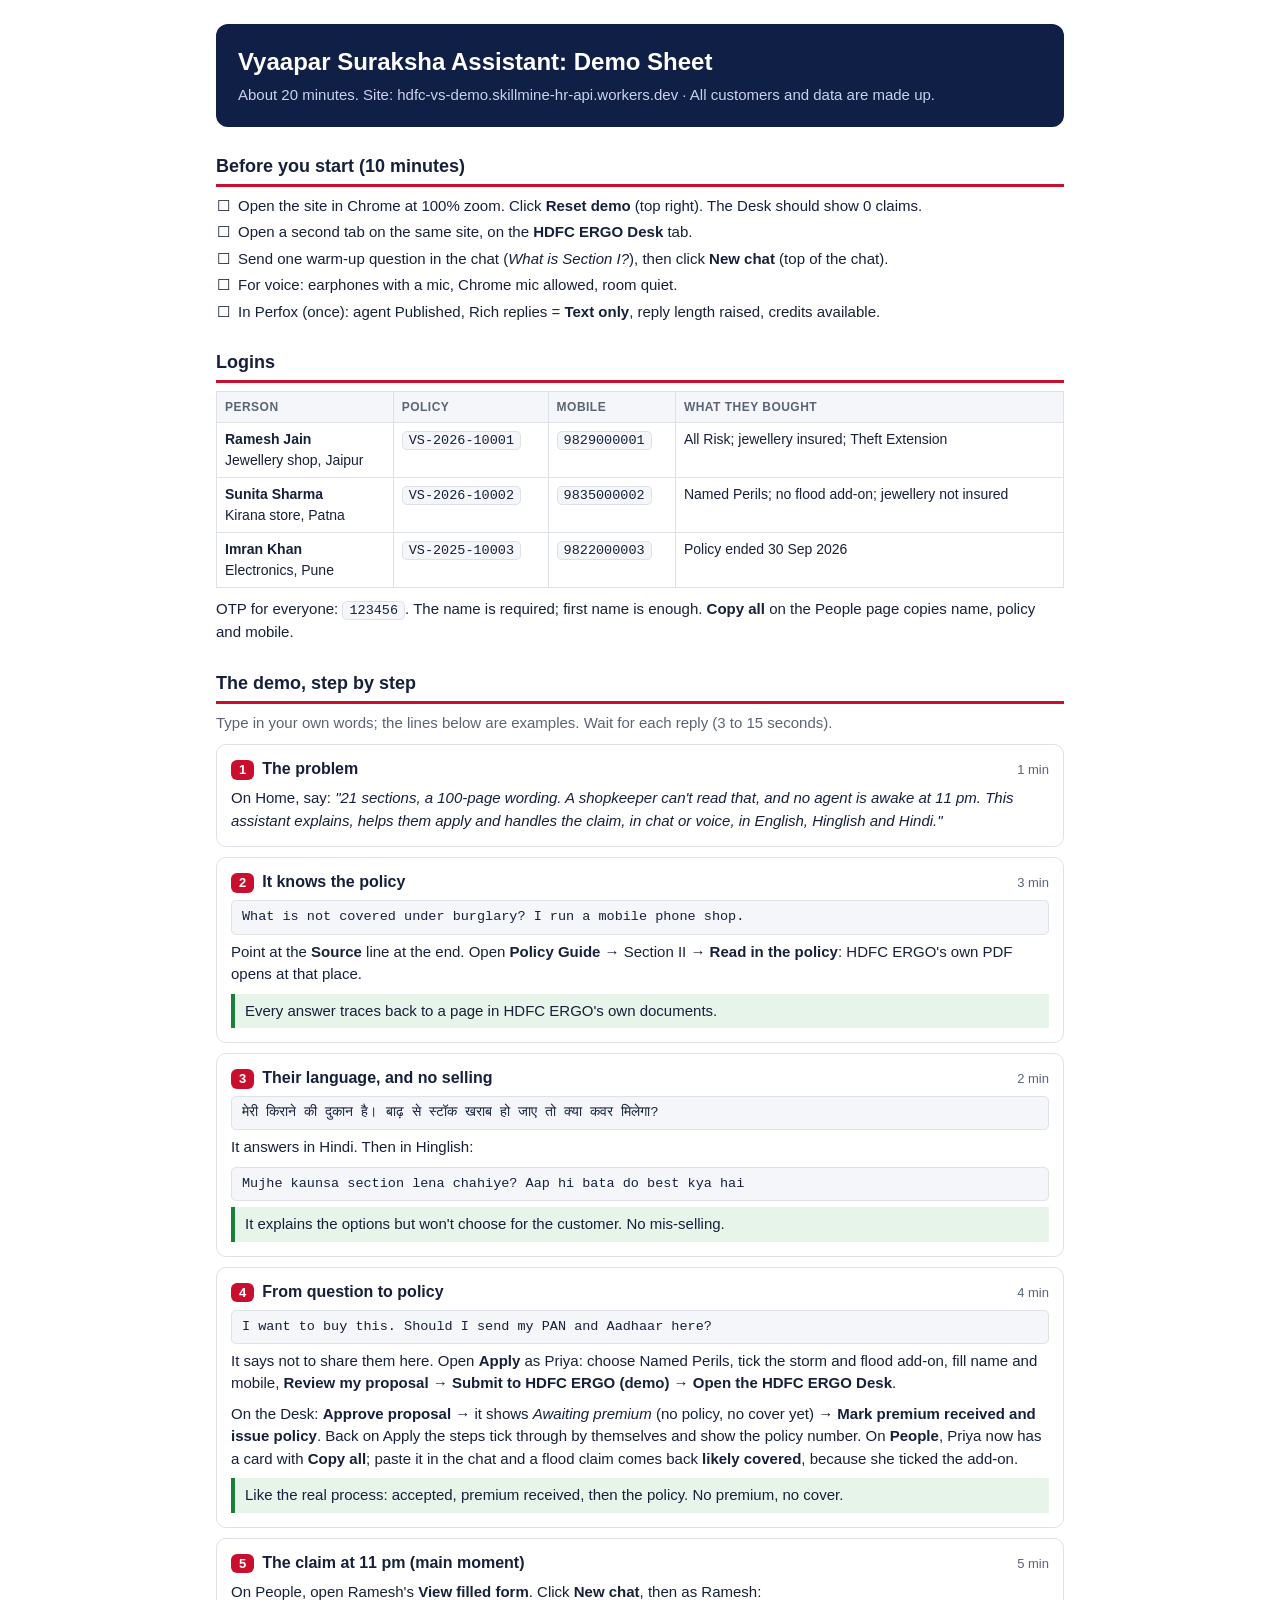
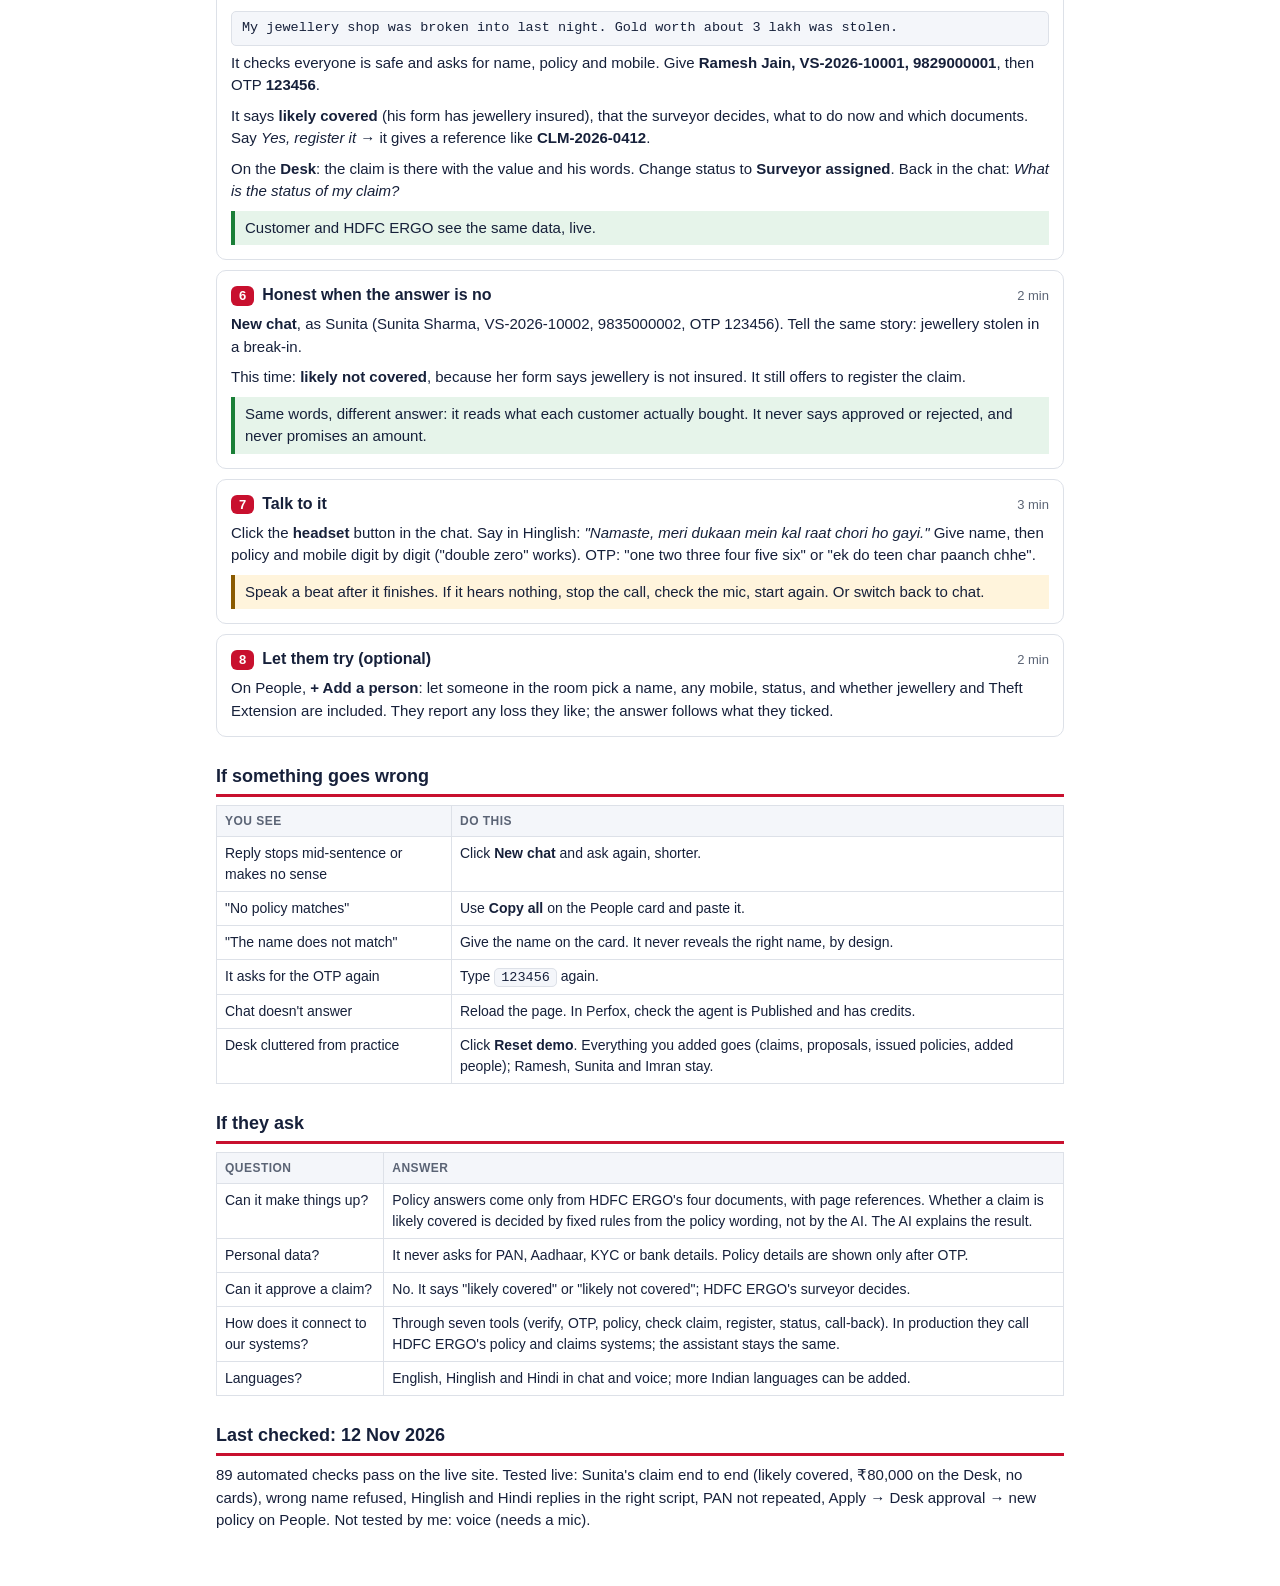
==== docs/demo-guide.html @ fe1c8534 "Reset demo clears everything added: only Ramesh, Sunita and Imran remain Co-Authored-By: Claude Opus" ====
<!doctype html>
<html lang="en">
<head>
<meta charset="utf-8">
<meta name="viewport" content="width=device-width, initial-scale=1">
<title>Vyaapar Suraksha Demo Sheet</title>
<style>
  @page { size: A4; margin: 12mm; }
  :root { --ink:#16203a; --muted:#5b6475; --line:#dde1e8; --navy:#0f1f45; --red:#c8102e; --soft:#f4f6fa; --green:#1a7f37; --gbg:#e6f4ea; --amber:#8a5a00; --abg:#fff4dc; }
  * { box-sizing: border-box; }
  body { font: 15px/1.5 "Segoe UI", "Nirmala UI", Arial, sans-serif; color: var(--ink); background: #fff; margin: 0; }
  .wrap { max-width: 880px; margin: 0 auto; padding: 24px 16px 48px; }
  header { background: var(--navy); color: #fff; border-radius: 12px; padding: 20px 22px; margin-bottom: 18px; }
  header h1 { margin: 0 0 4px; font-size: 24px; }
  header p { margin: 0; color: #c9d3ea; }
  h2 { font-size: 18px; margin: 26px 0 8px; padding-bottom: 4px; border-bottom: 3px solid var(--red); break-after: avoid; }
  p { margin: 0 0 8px; }
  ul, ol { margin: 0 0 8px; padding-left: 22px; }
  li { margin-bottom: 4px; }
  table { width: 100%; border-collapse: collapse; margin: 4px 0 10px; font-size: 14px; }
  th, td { border: 1px solid var(--line); padding: 6px 8px; text-align: left; vertical-align: top; }
  th { background: var(--soft); font-size: 12px; text-transform: uppercase; letter-spacing: .04em; color: var(--muted); }
  tr { break-inside: avoid; }
  code, .t { font-family: Consolas, monospace; font-size: 13.5px; background: var(--soft); border: 1px solid var(--line); border-radius: 5px; padding: 1px 6px; }
  code { white-space: nowrap; }
  .t { display: block; margin: 4px 0 6px; padding: 6px 10px; white-space: pre-wrap; }
  .muted { color: var(--muted); }
  .step { border: 1px solid var(--line); border-radius: 10px; padding: 12px 14px 6px; margin: 10px 0; break-inside: avoid; }
  .step h3 { margin: 0 0 6px; font-size: 16px; display: flex; gap: 8px; align-items: baseline; }
  .step h3 .n { background: var(--red); color: #fff; border-radius: 6px; padding: 0 8px; font-size: 13px; }
  .step h3 .time { margin-left: auto; font-weight: 400; color: var(--muted); font-size: 13px; }
  .point { border-left: 4px solid var(--green); background: var(--gbg); padding: 6px 10px; margin: 6px 0 8px; }
  .note { border-left: 4px solid var(--amber); background: var(--abg); padding: 6px 10px; margin: 6px 0 8px; }
  .check li { list-style: "☐  "; }
  @media print { .wrap { padding: 0; } header { -webkit-print-color-adjust: exact; print-color-adjust: exact; } body { font-size: 13px; } }
</style>
</head>
<body>
<div class="wrap">

<header>
  <h1>Vyaapar Suraksha Assistant: Demo Sheet</h1>
  <p>About 20 minutes. Site: hdfc-vs-demo.skillmine-hr-api.workers.dev · All customers and data are made up.</p>
</header>

<h2>Before you start (10 minutes)</h2>
<ul class="check">
  <li>Open the site in Chrome at 100% zoom. Click <b>Reset demo</b> (top right). The Desk should show 0 claims.</li>
  <li>Open a second tab on the same site, on the <b>HDFC ERGO Desk</b> tab.</li>
  <li>Send one warm-up question in the chat (<i>What is Section I?</i>), then click <b>New chat</b> (top of the chat).</li>
  <li>For voice: earphones with a mic, Chrome mic allowed, room quiet.</li>
  <li>In Perfox (once): agent Published, Rich replies = <b>Text only</b>, reply length raised, credits available.</li>
</ul>

<h2>Logins</h2>
<table>
  <tr><th>Person</th><th>Policy</th><th>Mobile</th><th>What they bought</th></tr>
  <tr><td><b>Ramesh Jain</b><br>Jewellery shop, Jaipur</td><td><code>VS-2026-10001</code></td><td><code>9829000001</code></td><td>All Risk; jewellery insured; Theft Extension</td></tr>
  <tr><td><b>Sunita Sharma</b><br>Kirana store, Patna</td><td><code>VS-2026-10002</code></td><td><code>9835000002</code></td><td>Named Perils; no flood add-on; jewellery not insured</td></tr>
  <tr><td><b>Imran Khan</b><br>Electronics, Pune</td><td><code>VS-2025-10003</code></td><td><code>9822000003</code></td><td>Policy ended 30 Sep 2026</td></tr>
</table>
<p>OTP for everyone: <code>123456</code>. The name is required; first name is enough. <b>Copy all</b> on the People page copies name, policy and mobile.</p>

<h2>The demo, step by step</h2>
<p class="muted">Type in your own words; the lines below are examples. Wait for each reply (3 to 15 seconds).</p>

<div class="step">
  <h3><span class="n">1</span> The problem <span class="time">1 min</span></h3>
  <p>On Home, say: <i>"21 sections, a 100-page wording. A shopkeeper can't read that, and no agent is awake at 11 pm. This assistant explains, helps them apply and handles the claim, in chat or voice, in English, Hinglish and Hindi."</i></p>
</div>

<div class="step">
  <h3><span class="n">2</span> It knows the policy <span class="time">3 min</span></h3>
  <span class="t">What is not covered under burglary? I run a mobile phone shop.</span>
  <p>Point at the <b>Source</b> line at the end. Open <b>Policy Guide</b> → Section II → <b>Read in the policy</b>: HDFC ERGO's own PDF opens at that place.</p>
  <div class="point">Every answer traces back to a page in HDFC ERGO's own documents.</div>
</div>

<div class="step">
  <h3><span class="n">3</span> Their language, and no selling <span class="time">2 min</span></h3>
  <span class="t">मेरी किराने की दुकान है। बाढ़ से स्टॉक खराब हो जाए तो क्या कवर मिलेगा?</span>
  <p>It answers in Hindi. Then in Hinglish:</p>
  <span class="t">Mujhe kaunsa section lena chahiye? Aap hi bata do best kya hai</span>
  <div class="point">It explains the options but won't choose for the customer. No mis-selling.</div>
</div>

<div class="step">
  <h3><span class="n">4</span> From question to policy <span class="time">4 min</span></h3>
  <span class="t">I want to buy this. Should I send my PAN and Aadhaar here?</span>
  <p>It says not to share them here. Open <b>Apply</b> as Priya: choose Named Perils, tick the storm and flood add-on, fill name and mobile, <b>Review my proposal</b> → <b>Submit to HDFC ERGO (demo)</b> → <b>Open the HDFC ERGO Desk</b>.</p>
  <p>On the Desk: <b>Approve proposal</b> → it shows <i>Awaiting premium</i> (no policy, no cover yet) → <b>Mark premium received and issue policy</b>. Back on Apply the steps tick through by themselves and show the policy number. On <b>People</b>, Priya now has a card with <b>Copy all</b>; paste it in the chat and a flood claim comes back <b>likely covered</b>, because she ticked the add-on.</p>
  <div class="point">Like the real process: accepted, premium received, then the policy. No premium, no cover.</div>
</div>

<div class="step">
  <h3><span class="n">5</span> The claim at 11 pm (main moment) <span class="time">5 min</span></h3>
  <p>On People, open Ramesh's <b>View filled form</b>. Click <b>New chat</b>, then as Ramesh:</p>
  <span class="t">My jewellery shop was broken into last night. Gold worth about 3 lakh was stolen.</span>
  <p>It checks everyone is safe and asks for name, policy and mobile. Give <b>Ramesh Jain, VS-2026-10001, 9829000001</b>, then OTP <b>123456</b>.</p>
  <p>It says <b>likely covered</b> (his form has jewellery insured), that the surveyor decides, what to do now and which documents. Say <i>Yes, register it</i> → it gives a reference like <b>CLM-2026-0412</b>.</p>
  <p>On the <b>Desk</b>: the claim is there with the value and his words. Change status to <b>Surveyor assigned</b>. Back in the chat: <i>What is the status of my claim?</i></p>
  <div class="point">Customer and HDFC ERGO see the same data, live.</div>
</div>

<div class="step">
  <h3><span class="n">6</span> Honest when the answer is no <span class="time">2 min</span></h3>
  <p><b>New chat</b>, as Sunita (Sunita Sharma, VS-2026-10002, 9835000002, OTP 123456). Tell the same story: jewellery stolen in a break-in.</p>
  <p>This time: <b>likely not covered</b>, because her form says jewellery is not insured. It still offers to register the claim.</p>
  <div class="point">Same words, different answer: it reads what each customer actually bought. It never says approved or rejected, and never promises an amount.</div>
</div>

<div class="step">
  <h3><span class="n">7</span> Talk to it <span class="time">3 min</span></h3>
  <p>Click the <b>headset</b> button in the chat. Say in Hinglish: <i>"Namaste, meri dukaan mein kal raat chori ho gayi."</i> Give name, then policy and mobile digit by digit ("double zero" works). OTP: "one two three four five six" or "ek do teen char paanch chhe".</p>
  <div class="note">Speak a beat after it finishes. If it hears nothing, stop the call, check the mic, start again. Or switch back to chat.</div>
</div>

<div class="step">
  <h3><span class="n">8</span> Let them try (optional) <span class="time">2 min</span></h3>
  <p>On People, <b>+ Add a person</b>: let someone in the room pick a name, any mobile, status, and whether jewellery and Theft Extension are included. They report any loss they like; the answer follows what they ticked.</p>
</div>

<h2>If something goes wrong</h2>
<table>
  <tr><th>You see</th><th>Do this</th></tr>
  <tr><td>Reply stops mid-sentence or makes no sense</td><td>Click <b>New chat</b> and ask again, shorter.</td></tr>
  <tr><td>"No policy matches"</td><td>Use <b>Copy all</b> on the People card and paste it.</td></tr>
  <tr><td>"The name does not match"</td><td>Give the name on the card. It never reveals the right name, by design.</td></tr>
  <tr><td>It asks for the OTP again</td><td>Type <code>123456</code> again.</td></tr>
  <tr><td>Chat doesn't answer</td><td>Reload the page. In Perfox, check the agent is Published and has credits.</td></tr>
  <tr><td>Desk cluttered from practice</td><td>Click <b>Reset demo</b>. Everything you added goes (claims, proposals, issued policies, added people); Ramesh, Sunita and Imran stay.</td></tr>
</table>

<h2>If they ask</h2>
<table>
  <tr><th>Question</th><th>Answer</th></tr>
  <tr><td>Can it make things up?</td><td>Policy answers come only from HDFC ERGO's four documents, with page references. Whether a claim is likely covered is decided by fixed rules from the policy wording, not by the AI. The AI explains the result.</td></tr>
  <tr><td>Personal data?</td><td>It never asks for PAN, Aadhaar, KYC or bank details. Policy details are shown only after OTP.</td></tr>
  <tr><td>Can it approve a claim?</td><td>No. It says "likely covered" or "likely not covered"; HDFC ERGO's surveyor decides.</td></tr>
  <tr><td>How does it connect to our systems?</td><td>Through seven tools (verify, OTP, policy, check claim, register, status, call-back). In production they call HDFC ERGO's policy and claims systems; the assistant stays the same.</td></tr>
  <tr><td>Languages?</td><td>English, Hinglish and Hindi in chat and voice; more Indian languages can be added.</td></tr>
</table>

<h2>Last checked: 12 Nov 2026</h2>
<p>89 automated checks pass on the live site. Tested live: Sunita's claim end to end (likely covered, ₹80,000 on the Desk, no cards), wrong name refused, Hinglish and Hindi replies in the right script, PAN not repeated, Apply → Desk approval → new policy on People. Not tested by me: voice (needs a mic).</p>

</div>
</body>
</html>
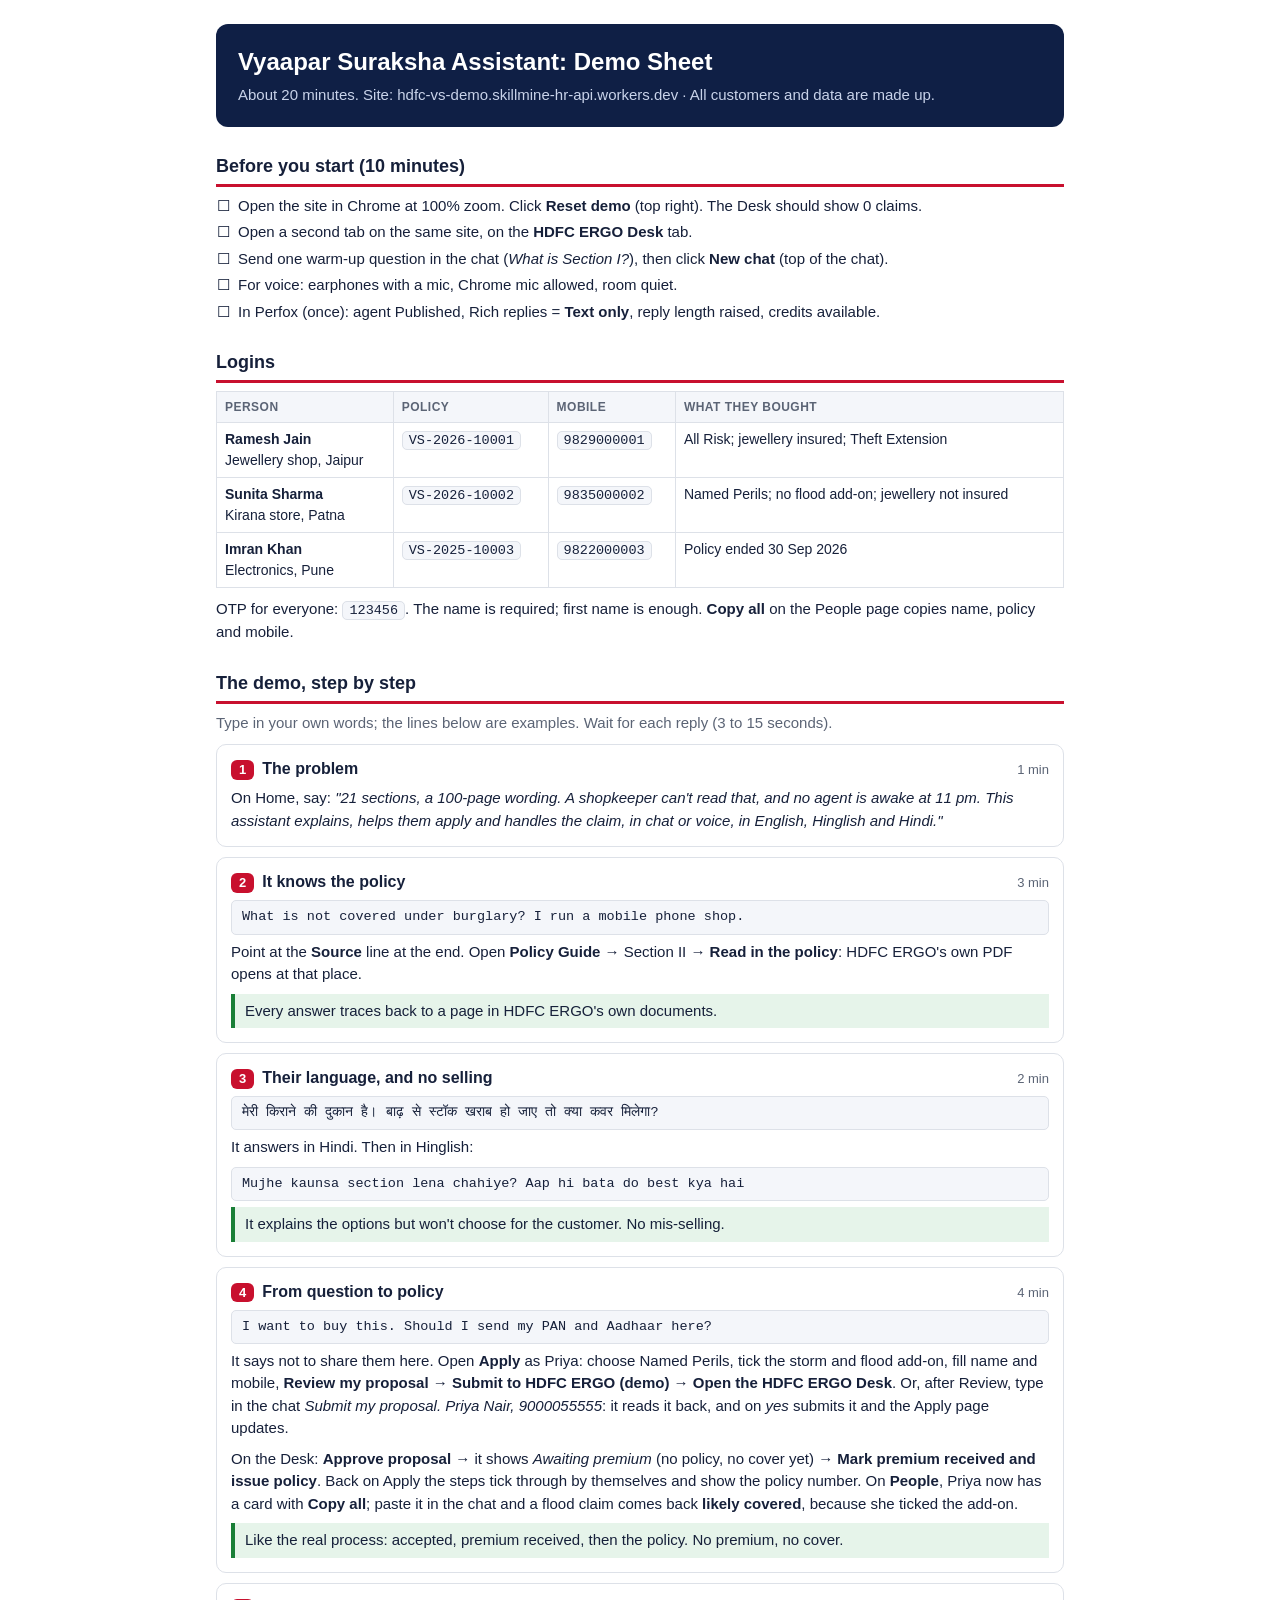
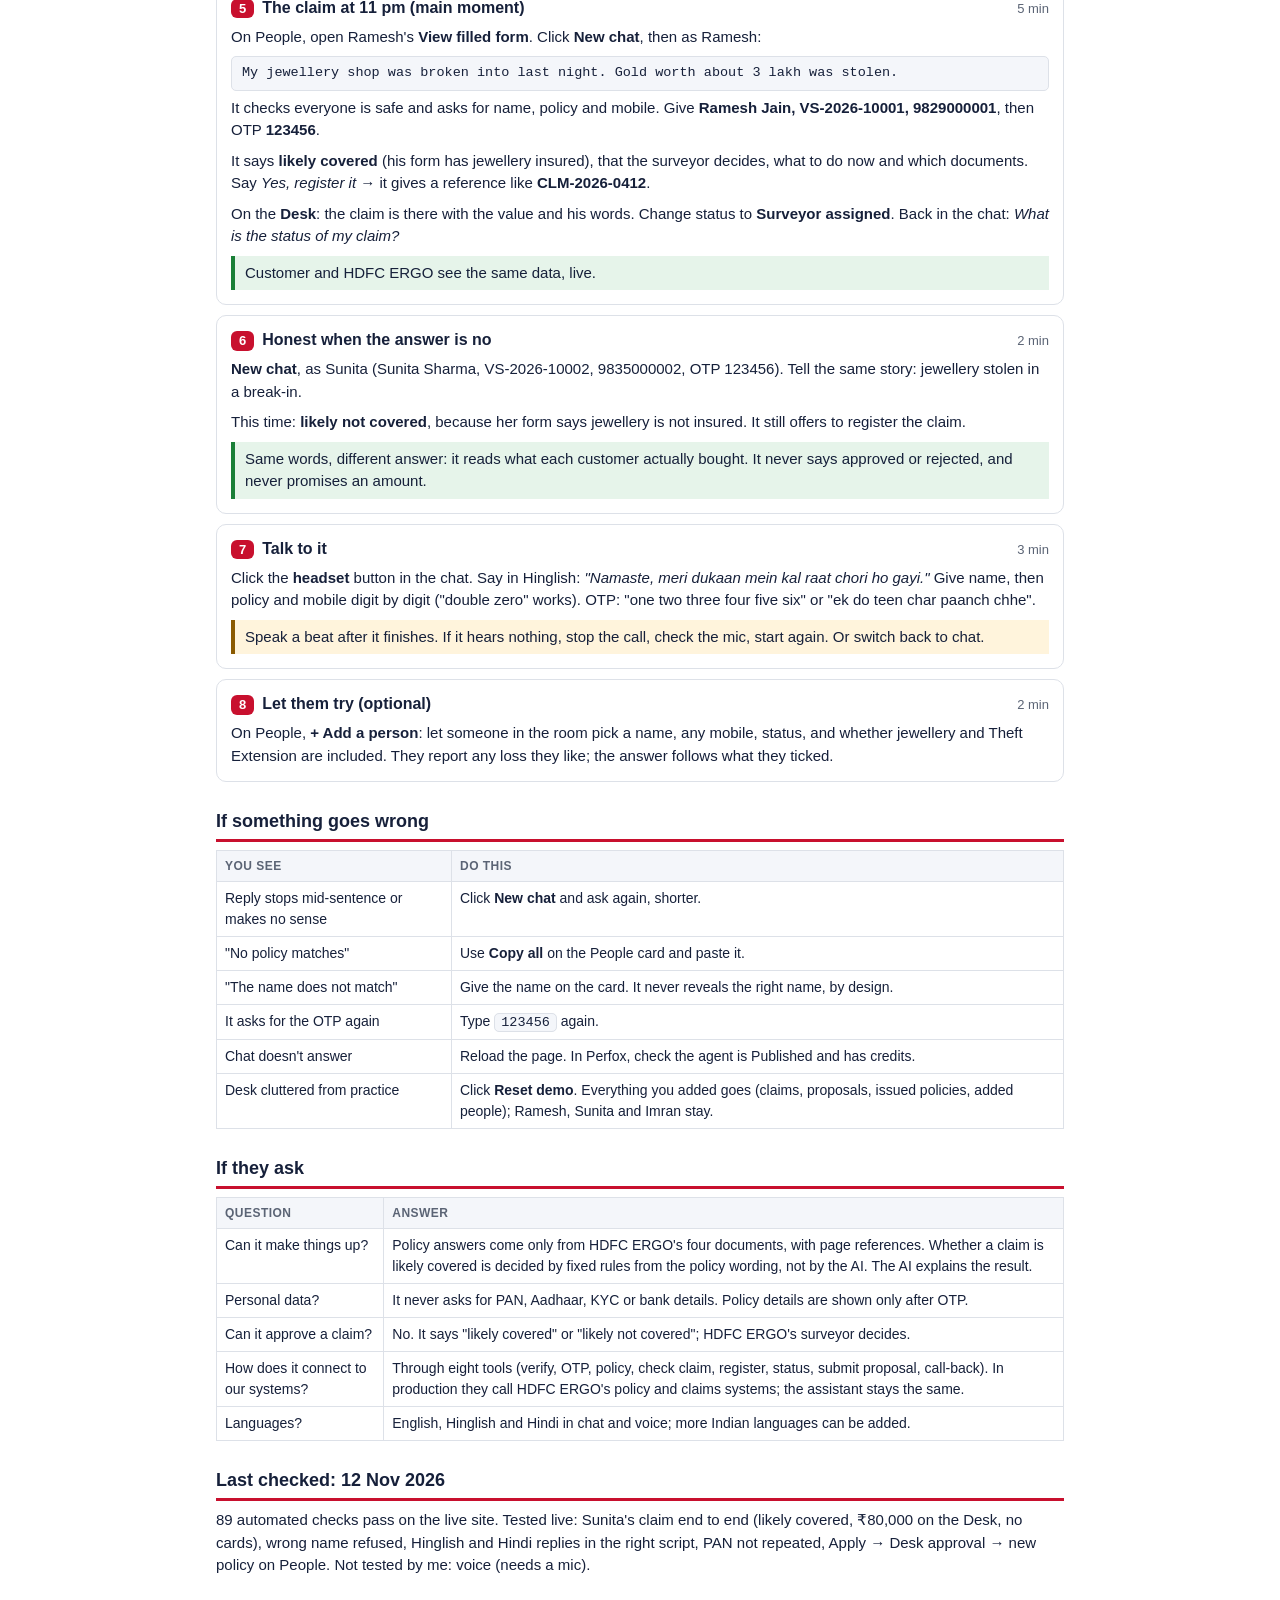
==== commit 3173677d: "Chat can submit a proposal reviewed on Apply (submit_proposal, with read-back and yes); Apply page f" ====
--- a/docs/demo-guide.html
+++ b/docs/demo-guide.html
@@ -87,7 +87,7 @@
 <div class="step">
   <h3><span class="n">4</span> From question to policy <span class="time">4 min</span></h3>
   <span class="t">I want to buy this. Should I send my PAN and Aadhaar here?</span>
-  <p>It says not to share them here. Open <b>Apply</b> as Priya: choose Named Perils, tick the storm and flood add-on, fill name and mobile, <b>Review my proposal</b> → <b>Submit to HDFC ERGO (demo)</b> → <b>Open the HDFC ERGO Desk</b>.</p>
+  <p>It says not to share them here. Open <b>Apply</b> as Priya: choose Named Perils, tick the storm and flood add-on, fill name and mobile, <b>Review my proposal</b> → <b>Submit to HDFC ERGO (demo)</b> → <b>Open the HDFC ERGO Desk</b>. Or, after Review, type in the chat <i>Submit my proposal. Priya Nair, 9000055555</i>: it reads it back, and on <i>yes</i> submits it and the Apply page updates.</p>
   <p>On the Desk: <b>Approve proposal</b> → it shows <i>Awaiting premium</i> (no policy, no cover yet) → <b>Mark premium received and issue policy</b>. Back on Apply the steps tick through by themselves and show the policy number. On <b>People</b>, Priya now has a card with <b>Copy all</b>; paste it in the chat and a flood claim comes back <b>likely covered</b>, because she ticked the add-on.</p>
   <div class="point">Like the real process: accepted, premium received, then the policy. No premium, no cover.</div>
 </div>
@@ -137,7 +137,7 @@
   <tr><td>Can it make things up?</td><td>Policy answers come only from HDFC ERGO's four documents, with page references. Whether a claim is likely covered is decided by fixed rules from the policy wording, not by the AI. The AI explains the result.</td></tr>
   <tr><td>Personal data?</td><td>It never asks for PAN, Aadhaar, KYC or bank details. Policy details are shown only after OTP.</td></tr>
   <tr><td>Can it approve a claim?</td><td>No. It says "likely covered" or "likely not covered"; HDFC ERGO's surveyor decides.</td></tr>
-  <tr><td>How does it connect to our systems?</td><td>Through seven tools (verify, OTP, policy, check claim, register, status, call-back). In production they call HDFC ERGO's policy and claims systems; the assistant stays the same.</td></tr>
+  <tr><td>How does it connect to our systems?</td><td>Through eight tools (verify, OTP, policy, check claim, register, status, submit proposal, call-back). In production they call HDFC ERGO's policy and claims systems; the assistant stays the same.</td></tr>
   <tr><td>Languages?</td><td>English, Hinglish and Hindi in chat and voice; more Indian languages can be added.</td></tr>
 </table>
 
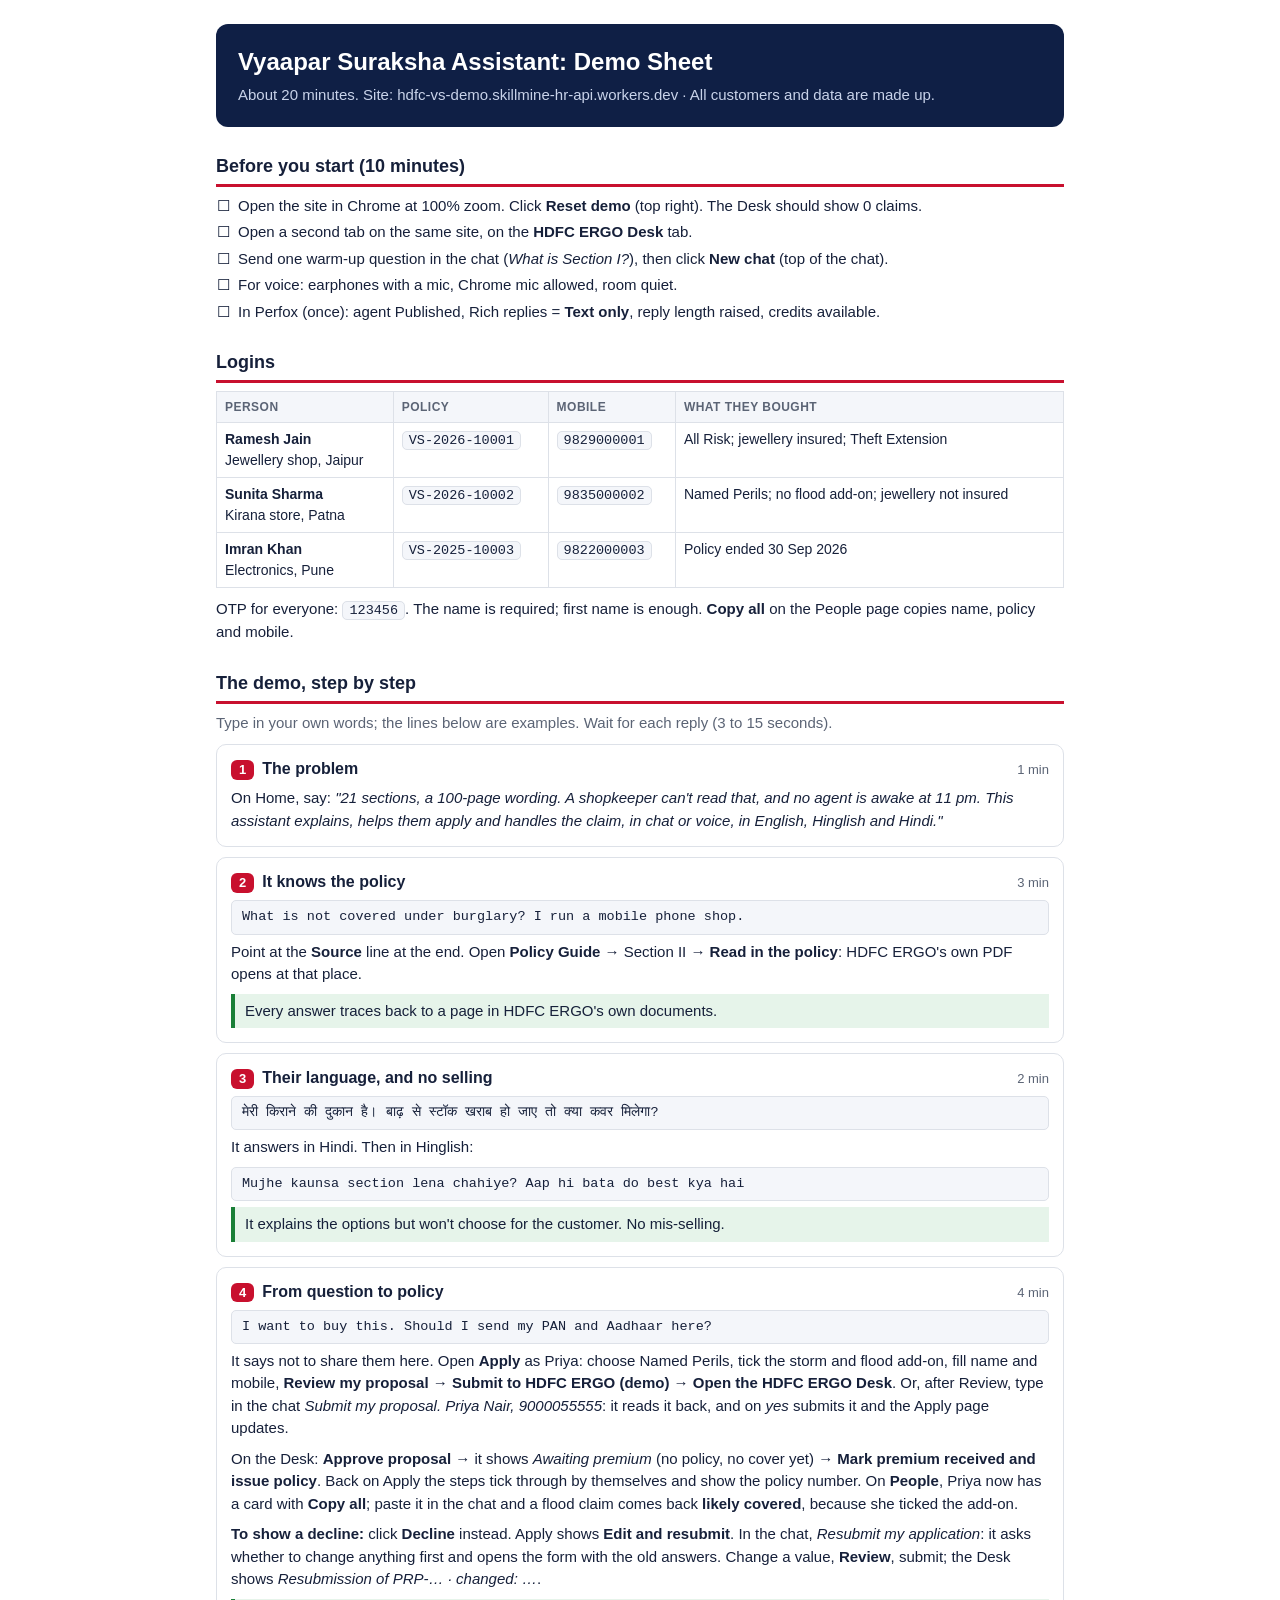
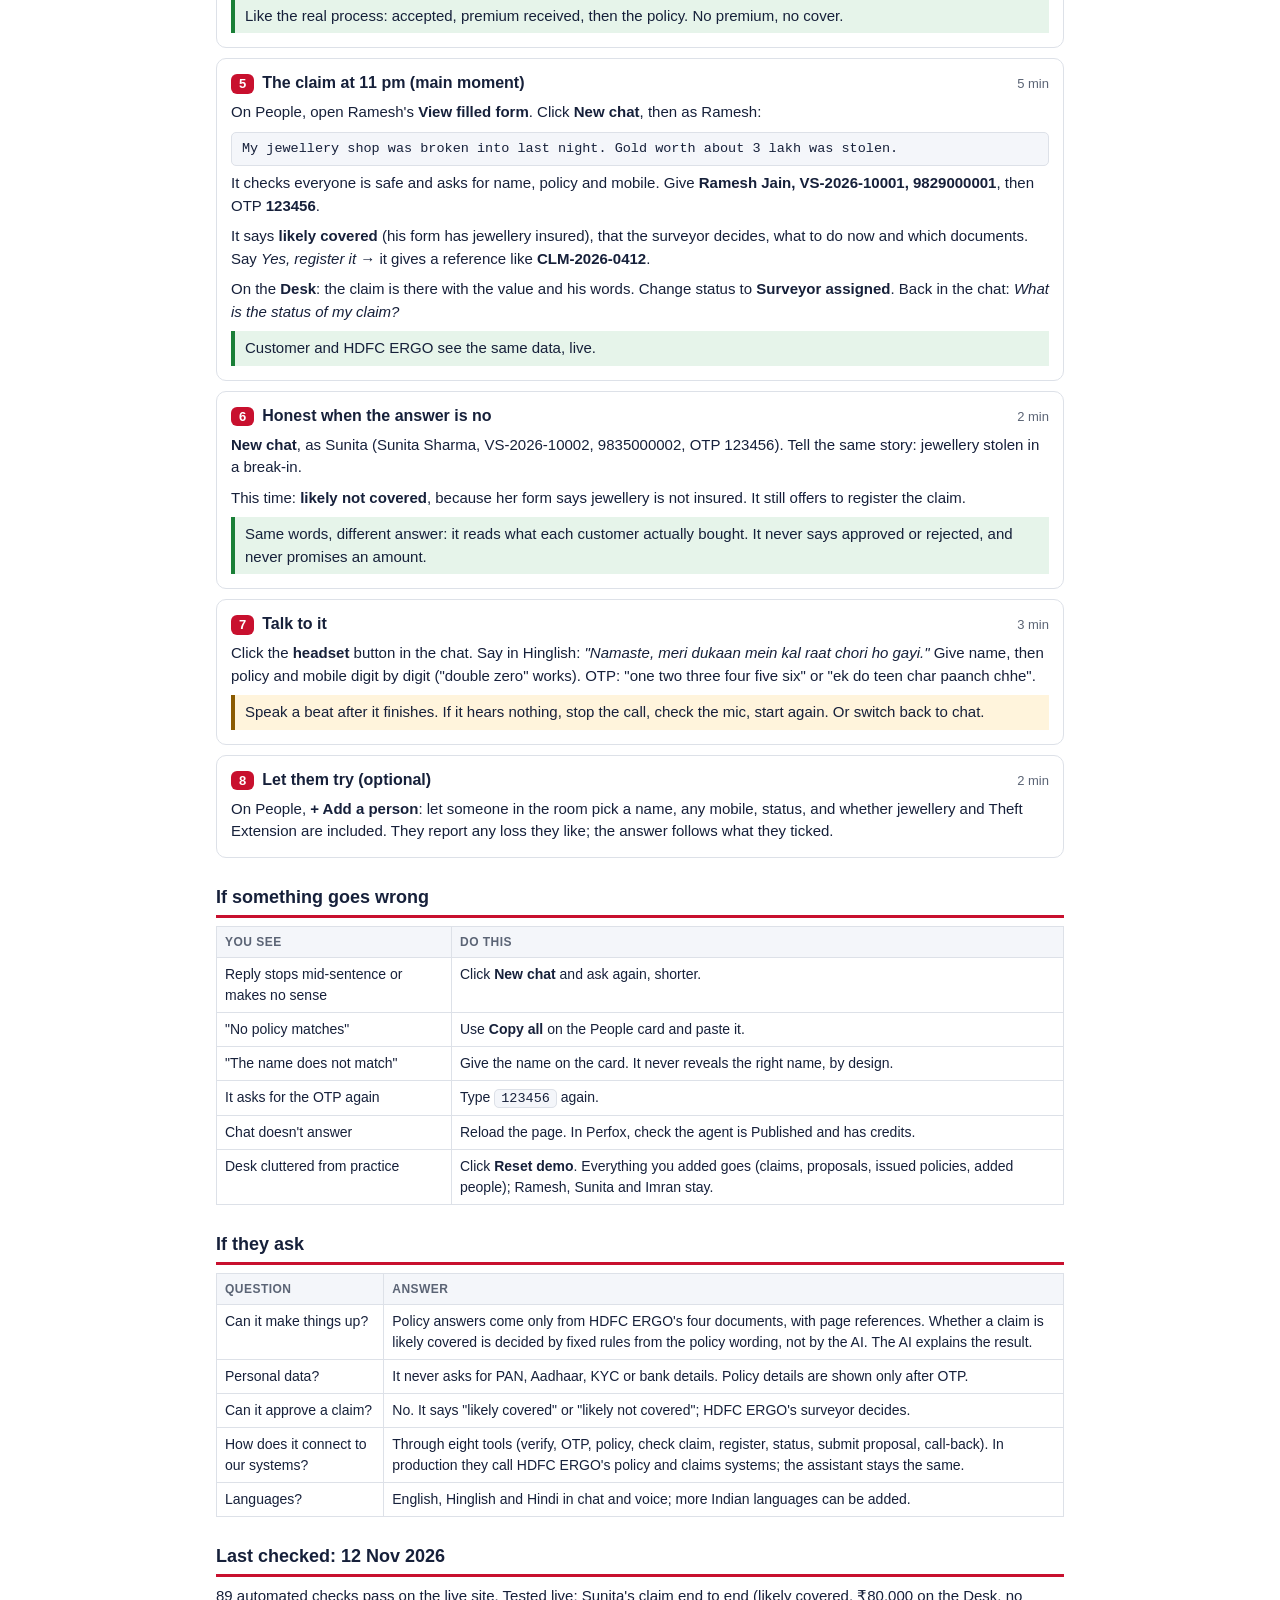
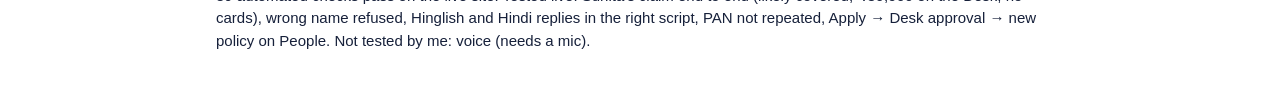
==== commit 020142a1: "Resubmit after decline: chat asks about changes and can open the form with old answers; Apply shows " ====
--- a/docs/demo-guide.html
+++ b/docs/demo-guide.html
@@ -89,6 +89,7 @@
   <span class="t">I want to buy this. Should I send my PAN and Aadhaar here?</span>
   <p>It says not to share them here. Open <b>Apply</b> as Priya: choose Named Perils, tick the storm and flood add-on, fill name and mobile, <b>Review my proposal</b> → <b>Submit to HDFC ERGO (demo)</b> → <b>Open the HDFC ERGO Desk</b>. Or, after Review, type in the chat <i>Submit my proposal. Priya Nair, 9000055555</i>: it reads it back, and on <i>yes</i> submits it and the Apply page updates.</p>
   <p>On the Desk: <b>Approve proposal</b> → it shows <i>Awaiting premium</i> (no policy, no cover yet) → <b>Mark premium received and issue policy</b>. Back on Apply the steps tick through by themselves and show the policy number. On <b>People</b>, Priya now has a card with <b>Copy all</b>; paste it in the chat and a flood claim comes back <b>likely covered</b>, because she ticked the add-on.</p>
+  <p><b>To show a decline:</b> click <b>Decline</b> instead. Apply shows <b>Edit and resubmit</b>. In the chat, <i>Resubmit my application</i>: it asks whether to change anything first and opens the form with the old answers. Change a value, <b>Review</b>, submit; the Desk shows <i>Resubmission of PRP-… · changed: …</i>.</p>
   <div class="point">Like the real process: accepted, premium received, then the policy. No premium, no cover.</div>
 </div>
 
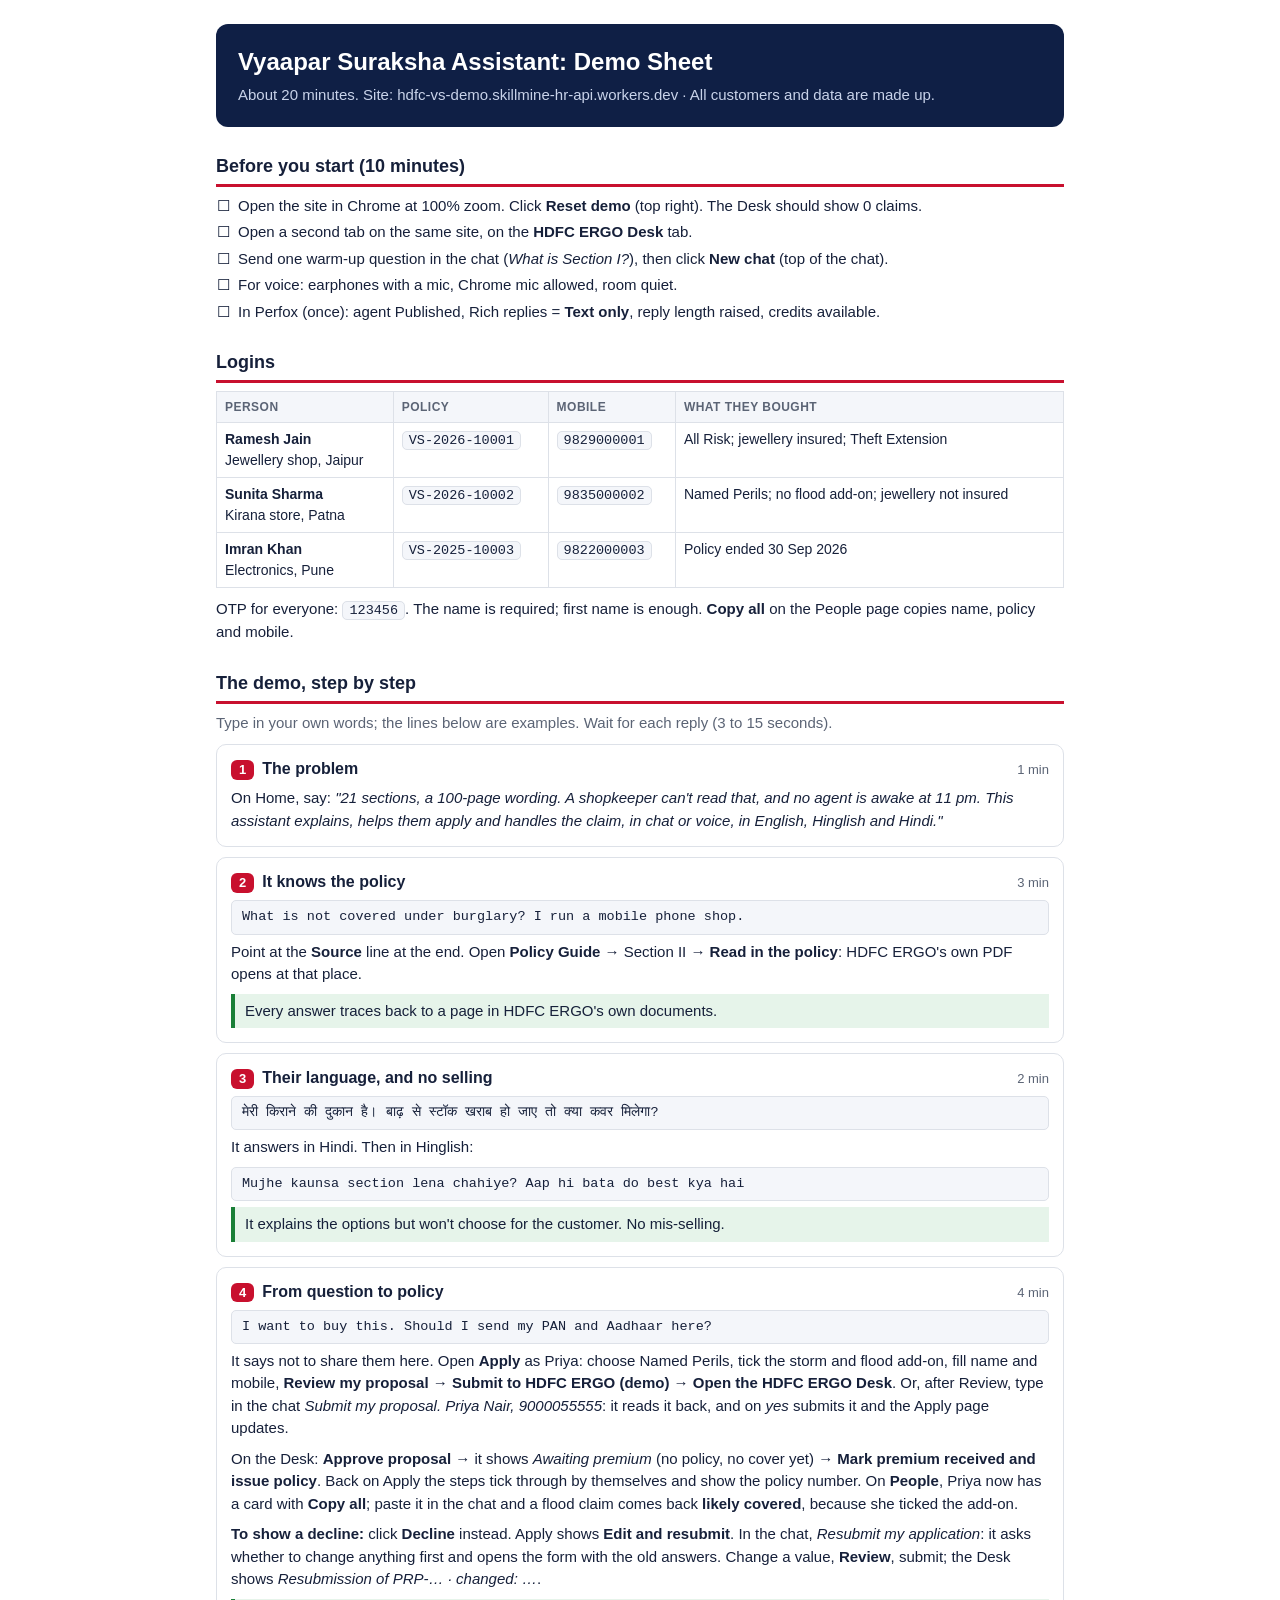
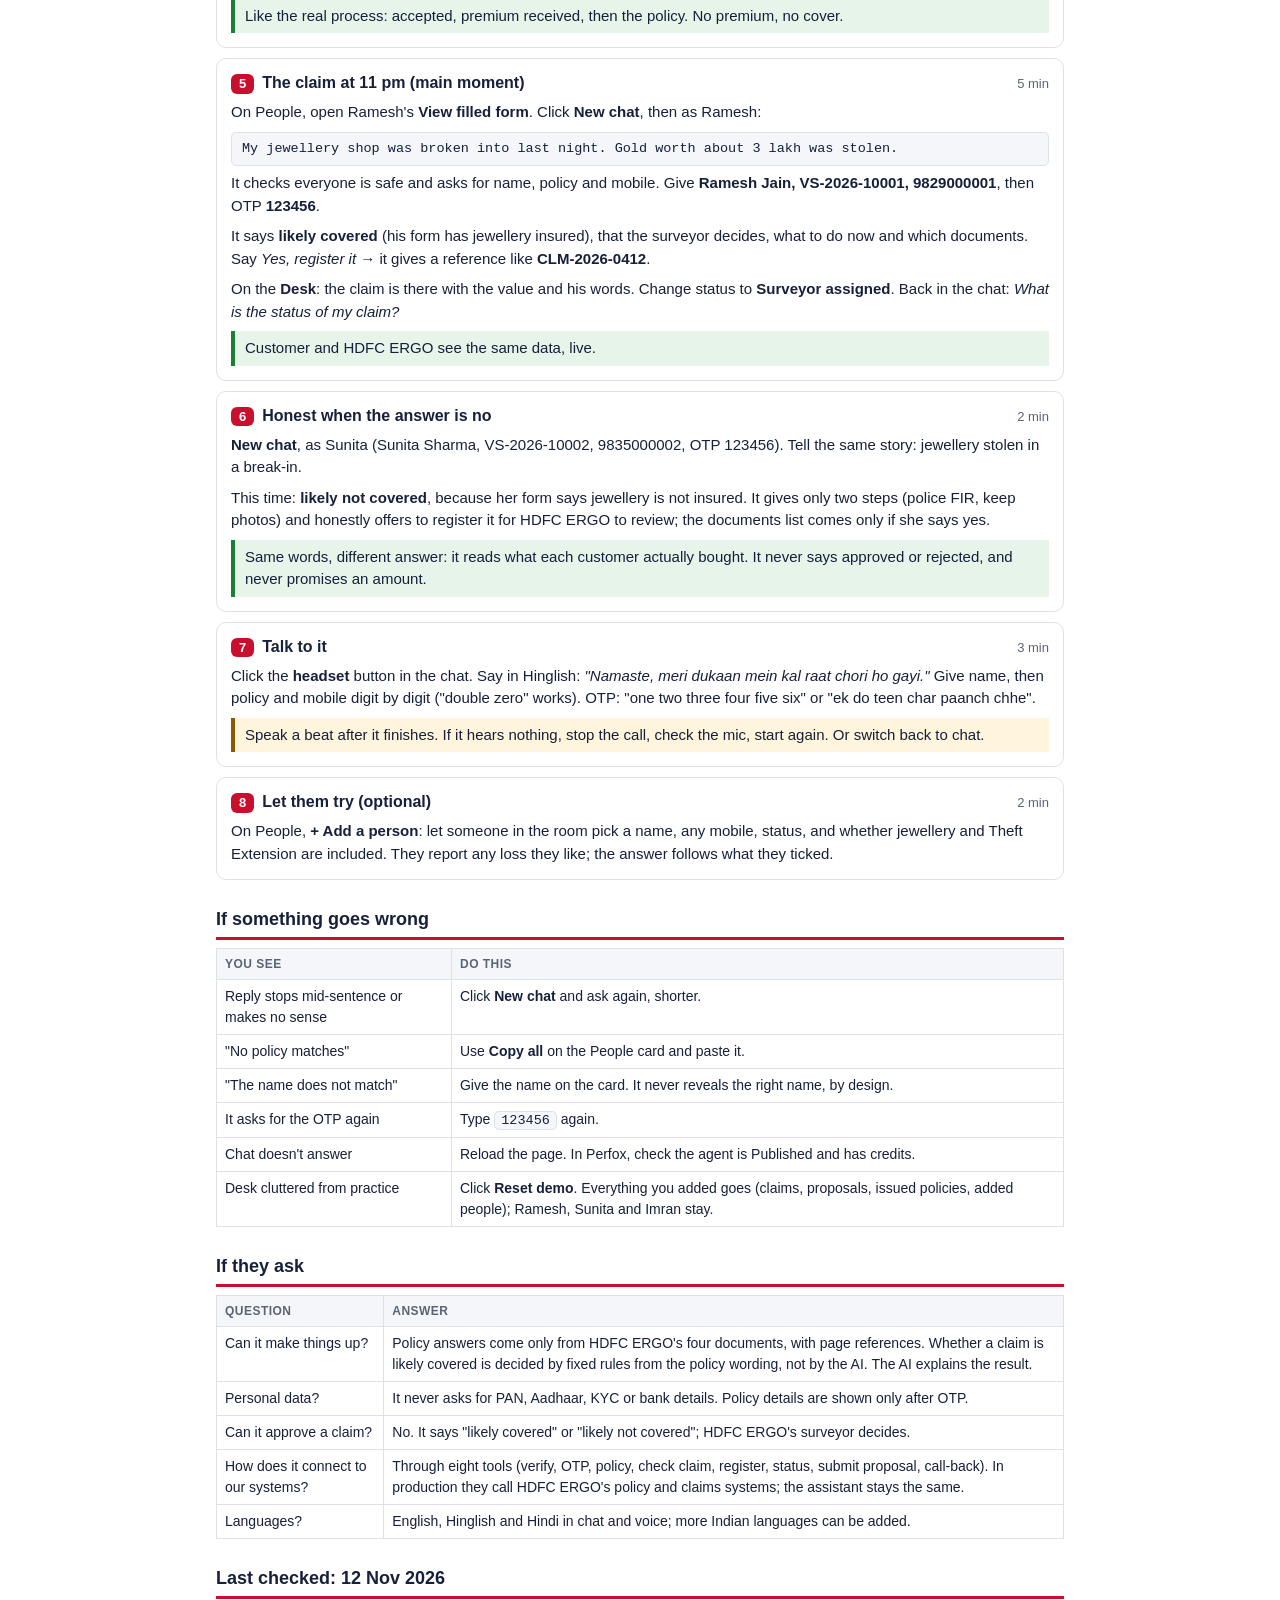
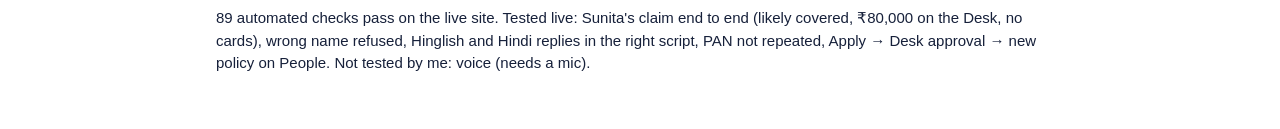
==== commit 0b0e3623: "Likely not covered: only FIR and photos plus an honest offer to register; documents listed after reg" ====
--- a/docs/demo-guide.html
+++ b/docs/demo-guide.html
@@ -106,7 +106,7 @@
 <div class="step">
   <h3><span class="n">6</span> Honest when the answer is no <span class="time">2 min</span></h3>
   <p><b>New chat</b>, as Sunita (Sunita Sharma, VS-2026-10002, 9835000002, OTP 123456). Tell the same story: jewellery stolen in a break-in.</p>
-  <p>This time: <b>likely not covered</b>, because her form says jewellery is not insured. It still offers to register the claim.</p>
+  <p>This time: <b>likely not covered</b>, because her form says jewellery is not insured. It gives only two steps (police FIR, keep photos) and honestly offers to register it for HDFC ERGO to review; the documents list comes only if she says yes.</p>
   <div class="point">Same words, different answer: it reads what each customer actually bought. It never says approved or rejected, and never promises an amount.</div>
 </div>
 
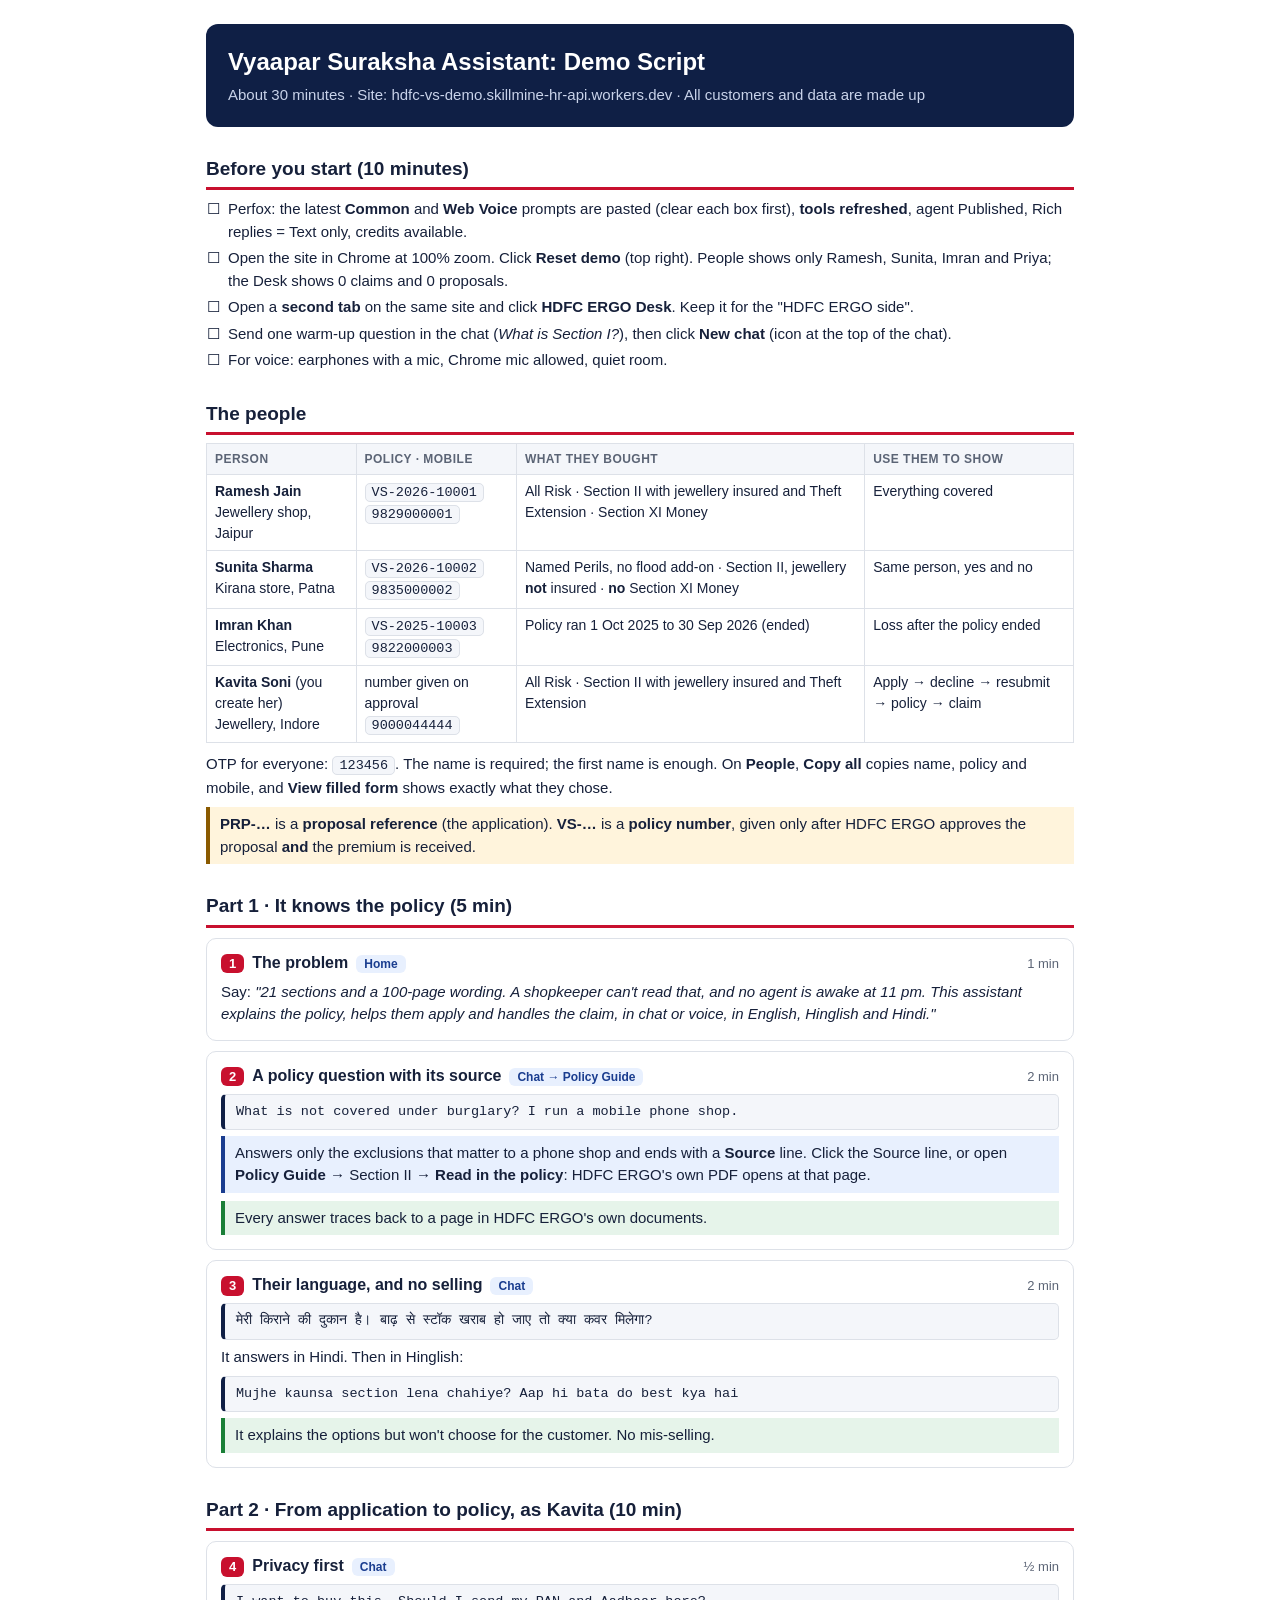
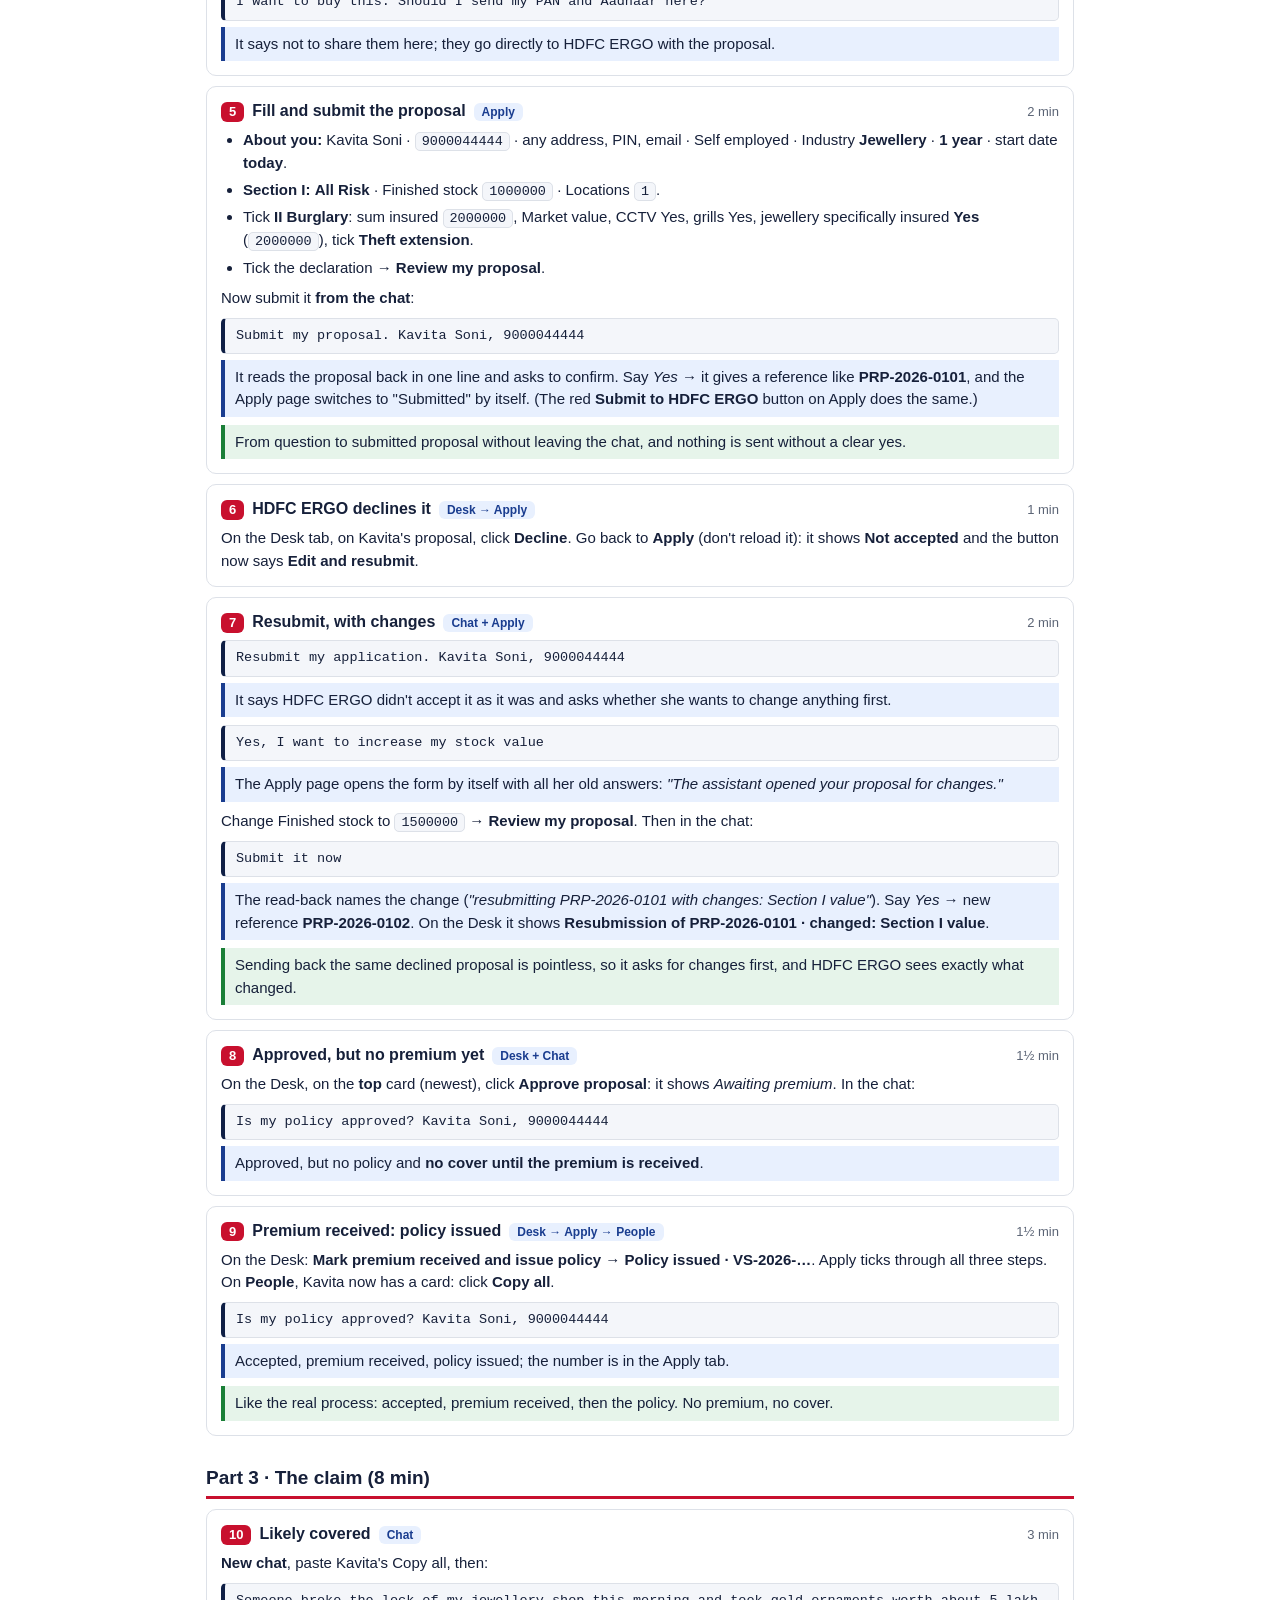
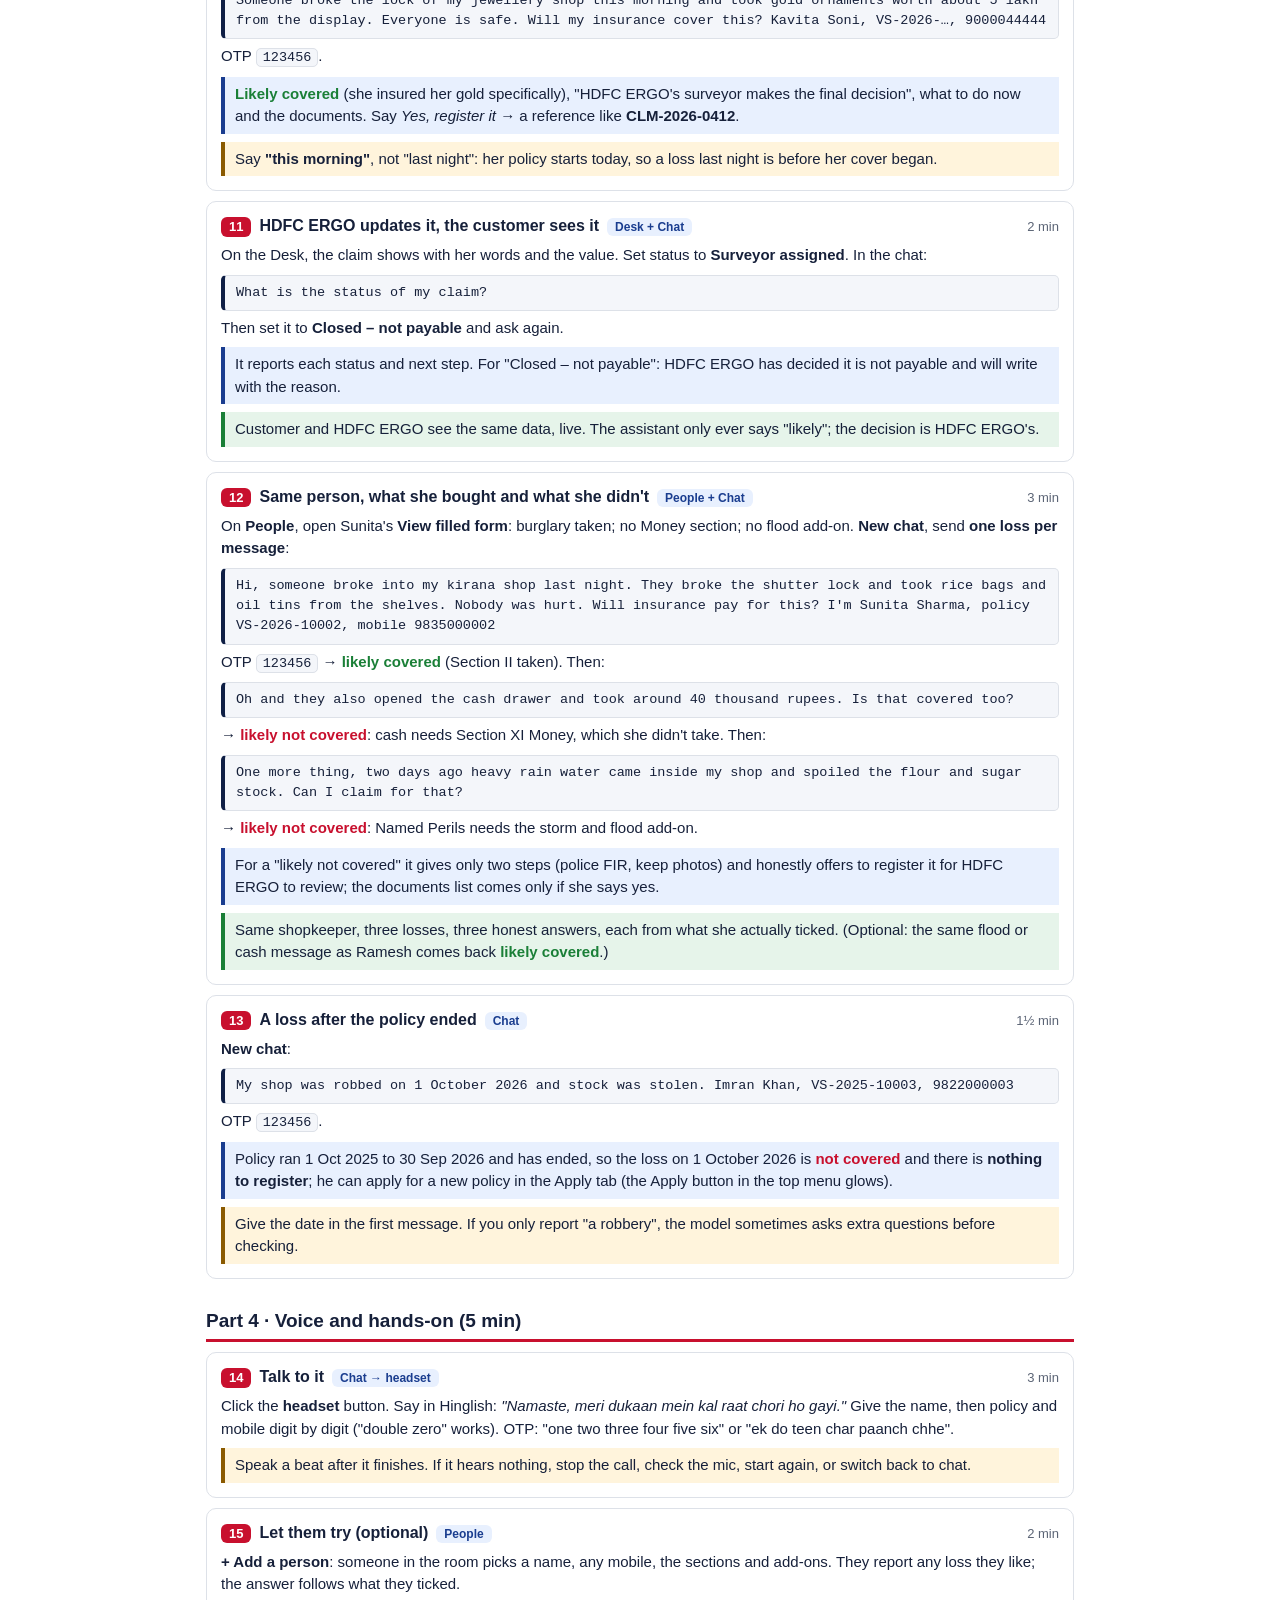
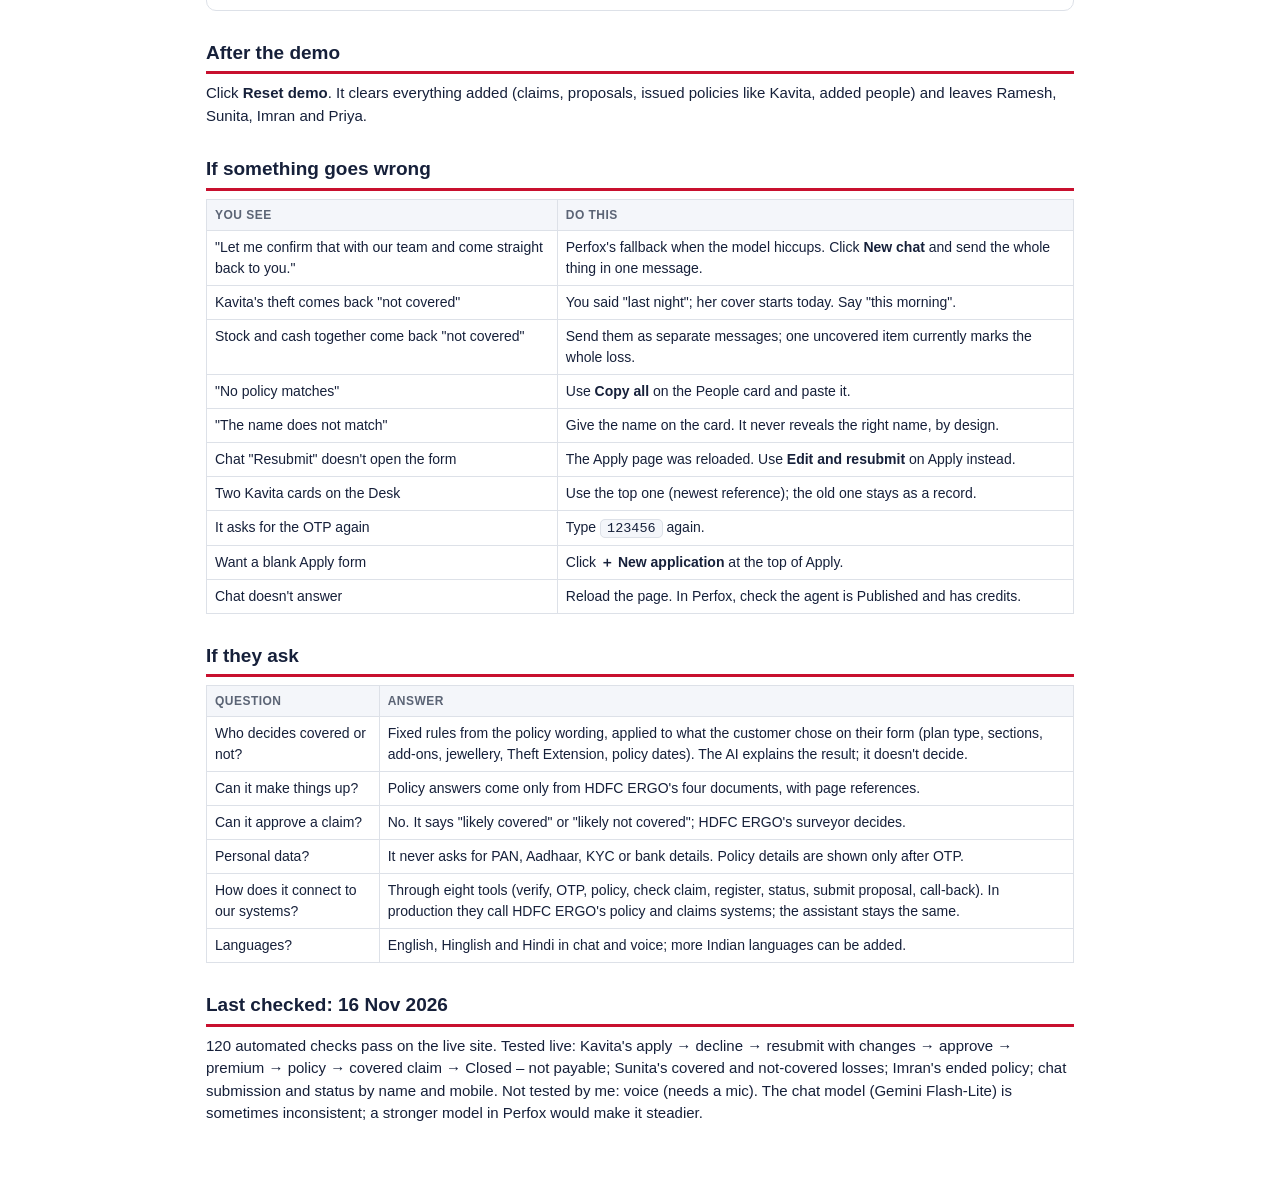
==== commit cb3ea8bd: "Demo script rewritten: Kavita apply/decline/resubmit/premium/claim, Sunita yes and no, Imran ended p" ====
--- a/docs/demo-guide.html
+++ b/docs/demo-guide.html
@@ -3,17 +3,17 @@
 <head>
 <meta charset="utf-8">
 <meta name="viewport" content="width=device-width, initial-scale=1">
-<title>Vyaapar Suraksha Demo Sheet</title>
+<title>Vyaapar Suraksha Demo Script</title>
 <style>
   @page { size: A4; margin: 12mm; }
-  :root { --ink:#16203a; --muted:#5b6475; --line:#dde1e8; --navy:#0f1f45; --red:#c8102e; --soft:#f4f6fa; --green:#1a7f37; --gbg:#e6f4ea; --amber:#8a5a00; --abg:#fff4dc; }
+  :root { --ink:#16203a; --muted:#5b6475; --line:#dde1e8; --navy:#0f1f45; --red:#c8102e; --soft:#f4f6fa; --green:#1a7f37; --gbg:#e6f4ea; --amber:#8a5a00; --abg:#fff4dc; --blue:#1a3d8f; --bbg:#e8f0fe; }
   * { box-sizing: border-box; }
   body { font: 15px/1.5 "Segoe UI", "Nirmala UI", Arial, sans-serif; color: var(--ink); background: #fff; margin: 0; }
-  .wrap { max-width: 880px; margin: 0 auto; padding: 24px 16px 48px; }
+  .wrap { max-width: 900px; margin: 0 auto; padding: 24px 16px 48px; }
   header { background: var(--navy); color: #fff; border-radius: 12px; padding: 20px 22px; margin-bottom: 18px; }
   header h1 { margin: 0 0 4px; font-size: 24px; }
   header p { margin: 0; color: #c9d3ea; }
-  h2 { font-size: 18px; margin: 26px 0 8px; padding-bottom: 4px; border-bottom: 3px solid var(--red); break-after: avoid; }
+  h2 { font-size: 19px; margin: 28px 0 8px; padding-bottom: 4px; border-bottom: 3px solid var(--red); break-after: avoid; }
   p { margin: 0 0 8px; }
   ul, ol { margin: 0 0 8px; padding-left: 22px; }
   li { margin-bottom: 4px; }
@@ -21,16 +21,19 @@
   th, td { border: 1px solid var(--line); padding: 6px 8px; text-align: left; vertical-align: top; }
   th { background: var(--soft); font-size: 12px; text-transform: uppercase; letter-spacing: .04em; color: var(--muted); }
   tr { break-inside: avoid; }
-  code, .t { font-family: Consolas, monospace; font-size: 13.5px; background: var(--soft); border: 1px solid var(--line); border-radius: 5px; padding: 1px 6px; }
-  code { white-space: nowrap; }
-  .t { display: block; margin: 4px 0 6px; padding: 6px 10px; white-space: pre-wrap; }
+  code { font-family: Consolas, monospace; font-size: 13.5px; background: var(--soft); border: 1px solid var(--line); border-radius: 5px; padding: 1px 6px; white-space: nowrap; }
+  .say { display: block; margin: 4px 0 6px; padding: 7px 11px; font-family: Consolas, monospace; font-size: 13.5px; background: var(--soft); border: 1px solid var(--line); border-left: 4px solid var(--navy); border-radius: 5px; white-space: pre-wrap; }
   .muted { color: var(--muted); }
   .step { border: 1px solid var(--line); border-radius: 10px; padding: 12px 14px 6px; margin: 10px 0; break-inside: avoid; }
-  .step h3 { margin: 0 0 6px; font-size: 16px; display: flex; gap: 8px; align-items: baseline; }
+  .step h3 { margin: 0 0 6px; font-size: 16px; display: flex; gap: 8px; align-items: baseline; flex-wrap: wrap; }
   .step h3 .n { background: var(--red); color: #fff; border-radius: 6px; padding: 0 8px; font-size: 13px; }
+  .step h3 .tab { background: var(--bbg); color: var(--blue); border-radius: 6px; padding: 0 8px; font-size: 12px; font-weight: 600; }
   .step h3 .time { margin-left: auto; font-weight: 400; color: var(--muted); font-size: 13px; }
+  .expect { border-left: 4px solid var(--blue); background: var(--bbg); padding: 6px 10px; margin: 6px 0 8px; }
   .point { border-left: 4px solid var(--green); background: var(--gbg); padding: 6px 10px; margin: 6px 0 8px; }
   .note { border-left: 4px solid var(--amber); background: var(--abg); padding: 6px 10px; margin: 6px 0 8px; }
+  .yes { color: var(--green); font-weight: 600; }
+  .no { color: var(--red); font-weight: 600; }
   .check li { list-style: "☐  "; }
   @media print { .wrap { padding: 0; } header { -webkit-print-color-adjust: exact; print-color-adjust: exact; } body { font-size: 13px; } }
 </style>
@@ -39,111 +42,192 @@
 <div class="wrap">
 
 <header>
-  <h1>Vyaapar Suraksha Assistant: Demo Sheet</h1>
-  <p>About 20 minutes. Site: hdfc-vs-demo.skillmine-hr-api.workers.dev · All customers and data are made up.</p>
+  <h1>Vyaapar Suraksha Assistant: Demo Script</h1>
+  <p>About 30 minutes · Site: hdfc-vs-demo.skillmine-hr-api.workers.dev · All customers and data are made up</p>
 </header>
 
 <h2>Before you start (10 minutes)</h2>
 <ul class="check">
-  <li>Open the site in Chrome at 100% zoom. Click <b>Reset demo</b> (top right). The Desk should show 0 claims.</li>
-  <li>Open a second tab on the same site, on the <b>HDFC ERGO Desk</b> tab.</li>
-  <li>Send one warm-up question in the chat (<i>What is Section I?</i>), then click <b>New chat</b> (top of the chat).</li>
-  <li>For voice: earphones with a mic, Chrome mic allowed, room quiet.</li>
-  <li>In Perfox (once): agent Published, Rich replies = <b>Text only</b>, reply length raised, credits available.</li>
+  <li>Perfox: the latest <b>Common</b> and <b>Web Voice</b> prompts are pasted (clear each box first), <b>tools refreshed</b>, agent Published, Rich replies = Text only, credits available.</li>
+  <li>Open the site in Chrome at 100% zoom. Click <b>Reset demo</b> (top right). People shows only Ramesh, Sunita, Imran and Priya; the Desk shows 0 claims and 0 proposals.</li>
+  <li>Open a <b>second tab</b> on the same site and click <b>HDFC ERGO Desk</b>. Keep it for the "HDFC ERGO side".</li>
+  <li>Send one warm-up question in the chat (<i>What is Section I?</i>), then click <b>New chat</b> (icon at the top of the chat).</li>
+  <li>For voice: earphones with a mic, Chrome mic allowed, quiet room.</li>
 </ul>
 
-<h2>Logins</h2>
+<h2>The people</h2>
 <table>
-  <tr><th>Person</th><th>Policy</th><th>Mobile</th><th>What they bought</th></tr>
-  <tr><td><b>Ramesh Jain</b><br>Jewellery shop, Jaipur</td><td><code>VS-2026-10001</code></td><td><code>9829000001</code></td><td>All Risk; jewellery insured; Theft Extension</td></tr>
-  <tr><td><b>Sunita Sharma</b><br>Kirana store, Patna</td><td><code>VS-2026-10002</code></td><td><code>9835000002</code></td><td>Named Perils; no flood add-on; jewellery not insured</td></tr>
-  <tr><td><b>Imran Khan</b><br>Electronics, Pune</td><td><code>VS-2025-10003</code></td><td><code>9822000003</code></td><td>Policy ended 30 Sep 2026</td></tr>
+  <tr><th>Person</th><th>Policy · Mobile</th><th>What they bought</th><th>Use them to show</th></tr>
+  <tr><td><b>Ramesh Jain</b><br>Jewellery shop, Jaipur</td><td><code>VS-2026-10001</code><br><code>9829000001</code></td><td>All Risk · Section II with jewellery insured and Theft Extension · Section XI Money</td><td>Everything covered</td></tr>
+  <tr><td><b>Sunita Sharma</b><br>Kirana store, Patna</td><td><code>VS-2026-10002</code><br><code>9835000002</code></td><td>Named Perils, no flood add-on · Section II, jewellery <b>not</b> insured · <b>no</b> Section XI Money</td><td>Same person, yes and no</td></tr>
+  <tr><td><b>Imran Khan</b><br>Electronics, Pune</td><td><code>VS-2025-10003</code><br><code>9822000003</code></td><td>Policy ran 1 Oct 2025 to 30 Sep 2026 (ended)</td><td>Loss after the policy ended</td></tr>
+  <tr><td><b>Kavita Soni</b> (you create her)<br>Jewellery, Indore</td><td>number given on approval<br><code>9000044444</code></td><td>All Risk · Section II with jewellery insured and Theft Extension</td><td>Apply → decline → resubmit → policy → claim</td></tr>
 </table>
-<p>OTP for everyone: <code>123456</code>. The name is required; first name is enough. <b>Copy all</b> on the People page copies name, policy and mobile.</p>
-
-<h2>The demo, step by step</h2>
-<p class="muted">Type in your own words; the lines below are examples. Wait for each reply (3 to 15 seconds).</p>
-
-<div class="step">
-  <h3><span class="n">1</span> The problem <span class="time">1 min</span></h3>
-  <p>On Home, say: <i>"21 sections, a 100-page wording. A shopkeeper can't read that, and no agent is awake at 11 pm. This assistant explains, helps them apply and handles the claim, in chat or voice, in English, Hinglish and Hindi."</i></p>
-</div>
-
-<div class="step">
-  <h3><span class="n">2</span> It knows the policy <span class="time">3 min</span></h3>
-  <span class="t">What is not covered under burglary? I run a mobile phone shop.</span>
-  <p>Point at the <b>Source</b> line at the end. Open <b>Policy Guide</b> → Section II → <b>Read in the policy</b>: HDFC ERGO's own PDF opens at that place.</p>
+<p>OTP for everyone: <code>123456</code>. The name is required; the first name is enough. On <b>People</b>, <b>Copy all</b> copies name, policy and mobile, and <b>View filled form</b> shows exactly what they chose.</p>
+<div class="note"><b>PRP-…</b> is a <b>proposal reference</b> (the application). <b>VS-…</b> is a <b>policy number</b>, given only after HDFC ERGO approves the proposal <b>and</b> the premium is received.</div>
+
+<h2>Part 1 · It knows the policy (5 min)</h2>
+
+<div class="step">
+  <h3><span class="n">1</span> The problem <span class="tab">Home</span> <span class="time">1 min</span></h3>
+  <p>Say: <i>"21 sections and a 100-page wording. A shopkeeper can't read that, and no agent is awake at 11 pm. This assistant explains the policy, helps them apply and handles the claim, in chat or voice, in English, Hinglish and Hindi."</i></p>
+</div>
+
+<div class="step">
+  <h3><span class="n">2</span> A policy question with its source <span class="tab">Chat → Policy Guide</span> <span class="time">2 min</span></h3>
+  <span class="say">What is not covered under burglary? I run a mobile phone shop.</span>
+  <div class="expect">Answers only the exclusions that matter to a phone shop and ends with a <b>Source</b> line. Click the Source line, or open <b>Policy Guide</b> → Section II → <b>Read in the policy</b>: HDFC ERGO's own PDF opens at that page.</div>
   <div class="point">Every answer traces back to a page in HDFC ERGO's own documents.</div>
 </div>
 
 <div class="step">
-  <h3><span class="n">3</span> Their language, and no selling <span class="time">2 min</span></h3>
-  <span class="t">मेरी किराने की दुकान है। बाढ़ से स्टॉक खराब हो जाए तो क्या कवर मिलेगा?</span>
+  <h3><span class="n">3</span> Their language, and no selling <span class="tab">Chat</span> <span class="time">2 min</span></h3>
+  <span class="say">मेरी किराने की दुकान है। बाढ़ से स्टॉक खराब हो जाए तो क्या कवर मिलेगा?</span>
   <p>It answers in Hindi. Then in Hinglish:</p>
-  <span class="t">Mujhe kaunsa section lena chahiye? Aap hi bata do best kya hai</span>
+  <span class="say">Mujhe kaunsa section lena chahiye? Aap hi bata do best kya hai</span>
   <div class="point">It explains the options but won't choose for the customer. No mis-selling.</div>
 </div>
 
-<div class="step">
-  <h3><span class="n">4</span> From question to policy <span class="time">4 min</span></h3>
-  <span class="t">I want to buy this. Should I send my PAN and Aadhaar here?</span>
-  <p>It says not to share them here. Open <b>Apply</b> as Priya: choose Named Perils, tick the storm and flood add-on, fill name and mobile, <b>Review my proposal</b> → <b>Submit to HDFC ERGO (demo)</b> → <b>Open the HDFC ERGO Desk</b>. Or, after Review, type in the chat <i>Submit my proposal. Priya Nair, 9000055555</i>: it reads it back, and on <i>yes</i> submits it and the Apply page updates.</p>
-  <p>On the Desk: <b>Approve proposal</b> → it shows <i>Awaiting premium</i> (no policy, no cover yet) → <b>Mark premium received and issue policy</b>. Back on Apply the steps tick through by themselves and show the policy number. On <b>People</b>, Priya now has a card with <b>Copy all</b>; paste it in the chat and a flood claim comes back <b>likely covered</b>, because she ticked the add-on.</p>
-  <p><b>To show a decline:</b> click <b>Decline</b> instead. Apply shows <b>Edit and resubmit</b>. In the chat, <i>Resubmit my application</i>: it asks whether to change anything first and opens the form with the old answers. Change a value, <b>Review</b>, submit; the Desk shows <i>Resubmission of PRP-… · changed: …</i>.</p>
+<h2>Part 2 · From application to policy, as Kavita (10 min)</h2>
+
+<div class="step">
+  <h3><span class="n">4</span> Privacy first <span class="tab">Chat</span> <span class="time">½ min</span></h3>
+  <span class="say">I want to buy this. Should I send my PAN and Aadhaar here?</span>
+  <div class="expect">It says not to share them here; they go directly to HDFC ERGO with the proposal.</div>
+</div>
+
+<div class="step">
+  <h3><span class="n">5</span> Fill and submit the proposal <span class="tab">Apply</span> <span class="time">2 min</span></h3>
+  <ul>
+    <li><b>About you:</b> Kavita Soni · <code>9000044444</code> · any address, PIN, email · Self employed · Industry <b>Jewellery</b> · <b>1 year</b> · start date <b>today</b>.</li>
+    <li><b>Section I:</b> <b>All Risk</b> · Finished stock <code>1000000</code> · Locations <code>1</code>.</li>
+    <li>Tick <b>II Burglary</b>: sum insured <code>2000000</code>, Market value, CCTV Yes, grills Yes, jewellery specifically insured <b>Yes</b> (<code>2000000</code>), tick <b>Theft extension</b>.</li>
+    <li>Tick the declaration → <b>Review my proposal</b>.</li>
+  </ul>
+  <p>Now submit it <b>from the chat</b>:</p>
+  <span class="say">Submit my proposal. Kavita Soni, 9000044444</span>
+  <div class="expect">It reads the proposal back in one line and asks to confirm. Say <i>Yes</i> → it gives a reference like <b>PRP-2026-0101</b>, and the Apply page switches to "Submitted" by itself. (The red <b>Submit to HDFC ERGO</b> button on Apply does the same.)</div>
+  <div class="point">From question to submitted proposal without leaving the chat, and nothing is sent without a clear yes.</div>
+</div>
+
+<div class="step">
+  <h3><span class="n">6</span> HDFC ERGO declines it <span class="tab">Desk → Apply</span> <span class="time">1 min</span></h3>
+  <p>On the Desk tab, on Kavita's proposal, click <b>Decline</b>. Go back to <b>Apply</b> (don't reload it): it shows <b>Not accepted</b> and the button now says <b>Edit and resubmit</b>.</p>
+</div>
+
+<div class="step">
+  <h3><span class="n">7</span> Resubmit, with changes <span class="tab">Chat + Apply</span> <span class="time">2 min</span></h3>
+  <span class="say">Resubmit my application. Kavita Soni, 9000044444</span>
+  <div class="expect">It says HDFC ERGO didn't accept it as it was and asks whether she wants to change anything first.</div>
+  <span class="say">Yes, I want to increase my stock value</span>
+  <div class="expect">The Apply page opens the form by itself with all her old answers: <i>"The assistant opened your proposal for changes."</i></div>
+  <p>Change Finished stock to <code>1500000</code> → <b>Review my proposal</b>. Then in the chat:</p>
+  <span class="say">Submit it now</span>
+  <div class="expect">The read-back names the change (<i>"resubmitting PRP-2026-0101 with changes: Section I value"</i>). Say <i>Yes</i> → new reference <b>PRP-2026-0102</b>. On the Desk it shows <b>Resubmission of PRP-2026-0101 · changed: Section I value</b>.</div>
+  <div class="point">Sending back the same declined proposal is pointless, so it asks for changes first, and HDFC ERGO sees exactly what changed.</div>
+</div>
+
+<div class="step">
+  <h3><span class="n">8</span> Approved, but no premium yet <span class="tab">Desk + Chat</span> <span class="time">1½ min</span></h3>
+  <p>On the Desk, on the <b>top</b> card (newest), click <b>Approve proposal</b>: it shows <i>Awaiting premium</i>. In the chat:</p>
+  <span class="say">Is my policy approved? Kavita Soni, 9000044444</span>
+  <div class="expect">Approved, but no policy and <b>no cover until the premium is received</b>.</div>
+</div>
+
+<div class="step">
+  <h3><span class="n">9</span> Premium received: policy issued <span class="tab">Desk → Apply → People</span> <span class="time">1½ min</span></h3>
+  <p>On the Desk: <b>Mark premium received and issue policy</b> → <b>Policy issued · VS-2026-…</b>. Apply ticks through all three steps. On <b>People</b>, Kavita now has a card: click <b>Copy all</b>.</p>
+  <span class="say">Is my policy approved? Kavita Soni, 9000044444</span>
+  <div class="expect">Accepted, premium received, policy issued; the number is in the Apply tab.</div>
   <div class="point">Like the real process: accepted, premium received, then the policy. No premium, no cover.</div>
 </div>
 
-<div class="step">
-  <h3><span class="n">5</span> The claim at 11 pm (main moment) <span class="time">5 min</span></h3>
-  <p>On People, open Ramesh's <b>View filled form</b>. Click <b>New chat</b>, then as Ramesh:</p>
-  <span class="t">My jewellery shop was broken into last night. Gold worth about 3 lakh was stolen.</span>
-  <p>It checks everyone is safe and asks for name, policy and mobile. Give <b>Ramesh Jain, VS-2026-10001, 9829000001</b>, then OTP <b>123456</b>.</p>
-  <p>It says <b>likely covered</b> (his form has jewellery insured), that the surveyor decides, what to do now and which documents. Say <i>Yes, register it</i> → it gives a reference like <b>CLM-2026-0412</b>.</p>
-  <p>On the <b>Desk</b>: the claim is there with the value and his words. Change status to <b>Surveyor assigned</b>. Back in the chat: <i>What is the status of my claim?</i></p>
-  <div class="point">Customer and HDFC ERGO see the same data, live.</div>
-</div>
-
-<div class="step">
-  <h3><span class="n">6</span> Honest when the answer is no <span class="time">2 min</span></h3>
-  <p><b>New chat</b>, as Sunita (Sunita Sharma, VS-2026-10002, 9835000002, OTP 123456). Tell the same story: jewellery stolen in a break-in.</p>
-  <p>This time: <b>likely not covered</b>, because her form says jewellery is not insured. It gives only two steps (police FIR, keep photos) and honestly offers to register it for HDFC ERGO to review; the documents list comes only if she says yes.</p>
-  <div class="point">Same words, different answer: it reads what each customer actually bought. It never says approved or rejected, and never promises an amount.</div>
-</div>
-
-<div class="step">
-  <h3><span class="n">7</span> Talk to it <span class="time">3 min</span></h3>
-  <p>Click the <b>headset</b> button in the chat. Say in Hinglish: <i>"Namaste, meri dukaan mein kal raat chori ho gayi."</i> Give name, then policy and mobile digit by digit ("double zero" works). OTP: "one two three four five six" or "ek do teen char paanch chhe".</p>
-  <div class="note">Speak a beat after it finishes. If it hears nothing, stop the call, check the mic, start again. Or switch back to chat.</div>
-</div>
-
-<div class="step">
-  <h3><span class="n">8</span> Let them try (optional) <span class="time">2 min</span></h3>
-  <p>On People, <b>+ Add a person</b>: let someone in the room pick a name, any mobile, status, and whether jewellery and Theft Extension are included. They report any loss they like; the answer follows what they ticked.</p>
-</div>
+<h2>Part 3 · The claim (8 min)</h2>
+
+<div class="step">
+  <h3><span class="n">10</span> Likely covered <span class="tab">Chat</span> <span class="time">3 min</span></h3>
+  <p><b>New chat</b>, paste Kavita's Copy all, then:</p>
+  <span class="say">Someone broke the lock of my jewellery shop this morning and took gold ornaments worth about 5 lakh from the display. Everyone is safe. Will my insurance cover this? Kavita Soni, VS-2026-…, 9000044444</span>
+  <p>OTP <code>123456</code>.</p>
+  <div class="expect"><span class="yes">Likely covered</span> (she insured her gold specifically), "HDFC ERGO's surveyor makes the final decision", what to do now and the documents. Say <i>Yes, register it</i> → a reference like <b>CLM-2026-0412</b>.</div>
+  <div class="note">Say <b>"this morning"</b>, not "last night": her policy starts today, so a loss last night is before her cover began.</div>
+</div>
+
+<div class="step">
+  <h3><span class="n">11</span> HDFC ERGO updates it, the customer sees it <span class="tab">Desk + Chat</span> <span class="time">2 min</span></h3>
+  <p>On the Desk, the claim shows with her words and the value. Set status to <b>Surveyor assigned</b>. In the chat:</p>
+  <span class="say">What is the status of my claim?</span>
+  <p>Then set it to <b>Closed – not payable</b> and ask again.</p>
+  <div class="expect">It reports each status and next step. For "Closed – not payable": HDFC ERGO has decided it is not payable and will write with the reason.</div>
+  <div class="point">Customer and HDFC ERGO see the same data, live. The assistant only ever says "likely"; the decision is HDFC ERGO's.</div>
+</div>
+
+<div class="step">
+  <h3><span class="n">12</span> Same person, what she bought and what she didn't <span class="tab">People + Chat</span> <span class="time">3 min</span></h3>
+  <p>On <b>People</b>, open Sunita's <b>View filled form</b>: burglary taken; no Money section; no flood add-on. <b>New chat</b>, send <b>one loss per message</b>:</p>
+  <span class="say">Hi, someone broke into my kirana shop last night. They broke the shutter lock and took rice bags and oil tins from the shelves. Nobody was hurt. Will insurance pay for this? I'm Sunita Sharma, policy VS-2026-10002, mobile 9835000002</span>
+  <p>OTP <code>123456</code> → <span class="yes">likely covered</span> (Section II taken). Then:</p>
+  <span class="say">Oh and they also opened the cash drawer and took around 40 thousand rupees. Is that covered too?</span>
+  <p>→ <span class="no">likely not covered</span>: cash needs Section XI Money, which she didn't take. Then:</p>
+  <span class="say">One more thing, two days ago heavy rain water came inside my shop and spoiled the flour and sugar stock. Can I claim for that?</span>
+  <p>→ <span class="no">likely not covered</span>: Named Perils needs the storm and flood add-on.</p>
+  <div class="expect">For a "likely not covered" it gives only two steps (police FIR, keep photos) and honestly offers to register it for HDFC ERGO to review; the documents list comes only if she says yes.</div>
+  <div class="point">Same shopkeeper, three losses, three honest answers, each from what she actually ticked. (Optional: the same flood or cash message as Ramesh comes back <span class="yes">likely covered</span>.)</div>
+</div>
+
+<div class="step">
+  <h3><span class="n">13</span> A loss after the policy ended <span class="tab">Chat</span> <span class="time">1½ min</span></h3>
+  <p><b>New chat</b>:</p>
+  <span class="say">My shop was robbed on 1 October 2026 and stock was stolen. Imran Khan, VS-2025-10003, 9822000003</span>
+  <p>OTP <code>123456</code>.</p>
+  <div class="expect">Policy ran 1 Oct 2025 to 30 Sep 2026 and has ended, so the loss on 1 October 2026 is <span class="no">not covered</span> and there is <b>nothing to register</b>; he can apply for a new policy in the Apply tab (the Apply button in the top menu glows).</div>
+  <div class="note">Give the date in the first message. If you only report "a robbery", the model sometimes asks extra questions before checking.</div>
+</div>
+
+<h2>Part 4 · Voice and hands-on (5 min)</h2>
+
+<div class="step">
+  <h3><span class="n">14</span> Talk to it <span class="tab">Chat → headset</span> <span class="time">3 min</span></h3>
+  <p>Click the <b>headset</b> button. Say in Hinglish: <i>"Namaste, meri dukaan mein kal raat chori ho gayi."</i> Give the name, then policy and mobile digit by digit ("double zero" works). OTP: "one two three four five six" or "ek do teen char paanch chhe".</p>
+  <div class="note">Speak a beat after it finishes. If it hears nothing, stop the call, check the mic, start again, or switch back to chat.</div>
+</div>
+
+<div class="step">
+  <h3><span class="n">15</span> Let them try (optional) <span class="tab">People</span> <span class="time">2 min</span></h3>
+  <p><b>+ Add a person</b>: someone in the room picks a name, any mobile, the sections and add-ons. They report any loss they like; the answer follows what they ticked.</p>
+</div>
+
+<h2>After the demo</h2>
+<p>Click <b>Reset demo</b>. It clears everything added (claims, proposals, issued policies like Kavita, added people) and leaves Ramesh, Sunita, Imran and Priya.</p>
 
 <h2>If something goes wrong</h2>
 <table>
   <tr><th>You see</th><th>Do this</th></tr>
-  <tr><td>Reply stops mid-sentence or makes no sense</td><td>Click <b>New chat</b> and ask again, shorter.</td></tr>
+  <tr><td>"Let me confirm that with our team and come straight back to you."</td><td>Perfox's fallback when the model hiccups. Click <b>New chat</b> and send the whole thing in one message.</td></tr>
+  <tr><td>Kavita's theft comes back "not covered"</td><td>You said "last night"; her cover starts today. Say "this morning".</td></tr>
+  <tr><td>Stock and cash together come back "not covered"</td><td>Send them as separate messages; one uncovered item currently marks the whole loss.</td></tr>
   <tr><td>"No policy matches"</td><td>Use <b>Copy all</b> on the People card and paste it.</td></tr>
   <tr><td>"The name does not match"</td><td>Give the name on the card. It never reveals the right name, by design.</td></tr>
+  <tr><td>Chat "Resubmit" doesn't open the form</td><td>The Apply page was reloaded. Use <b>Edit and resubmit</b> on Apply instead.</td></tr>
+  <tr><td>Two Kavita cards on the Desk</td><td>Use the top one (newest reference); the old one stays as a record.</td></tr>
   <tr><td>It asks for the OTP again</td><td>Type <code>123456</code> again.</td></tr>
+  <tr><td>Want a blank Apply form</td><td>Click <b>＋ New application</b> at the top of Apply.</td></tr>
   <tr><td>Chat doesn't answer</td><td>Reload the page. In Perfox, check the agent is Published and has credits.</td></tr>
-  <tr><td>Desk cluttered from practice</td><td>Click <b>Reset demo</b>. Everything you added goes (claims, proposals, issued policies, added people); Ramesh, Sunita and Imran stay.</td></tr>
 </table>
 
 <h2>If they ask</h2>
 <table>
   <tr><th>Question</th><th>Answer</th></tr>
-  <tr><td>Can it make things up?</td><td>Policy answers come only from HDFC ERGO's four documents, with page references. Whether a claim is likely covered is decided by fixed rules from the policy wording, not by the AI. The AI explains the result.</td></tr>
+  <tr><td>Who decides covered or not?</td><td>Fixed rules from the policy wording, applied to what the customer chose on their form (plan type, sections, add-ons, jewellery, Theft Extension, policy dates). The AI explains the result; it doesn't decide.</td></tr>
+  <tr><td>Can it make things up?</td><td>Policy answers come only from HDFC ERGO's four documents, with page references.</td></tr>
+  <tr><td>Can it approve a claim?</td><td>No. It says "likely covered" or "likely not covered"; HDFC ERGO's surveyor decides.</td></tr>
   <tr><td>Personal data?</td><td>It never asks for PAN, Aadhaar, KYC or bank details. Policy details are shown only after OTP.</td></tr>
-  <tr><td>Can it approve a claim?</td><td>No. It says "likely covered" or "likely not covered"; HDFC ERGO's surveyor decides.</td></tr>
   <tr><td>How does it connect to our systems?</td><td>Through eight tools (verify, OTP, policy, check claim, register, status, submit proposal, call-back). In production they call HDFC ERGO's policy and claims systems; the assistant stays the same.</td></tr>
   <tr><td>Languages?</td><td>English, Hinglish and Hindi in chat and voice; more Indian languages can be added.</td></tr>
 </table>
 
-<h2>Last checked: 12 Nov 2026</h2>
-<p>89 automated checks pass on the live site. Tested live: Sunita's claim end to end (likely covered, ₹80,000 on the Desk, no cards), wrong name refused, Hinglish and Hindi replies in the right script, PAN not repeated, Apply → Desk approval → new policy on People. Not tested by me: voice (needs a mic).</p>
+<h2>Last checked: 16 Nov 2026</h2>
+<p>120 automated checks pass on the live site. Tested live: Kavita's apply → decline → resubmit with changes → approve → premium → policy → covered claim → Closed – not payable; Sunita's covered and not-covered losses; Imran's ended policy; chat submission and status by name and mobile. Not tested by me: voice (needs a mic). The chat model (Gemini Flash-Lite) is sometimes inconsistent; a stronger model in Perfox would make it steadier.</p>
 
 </div>
 </body>
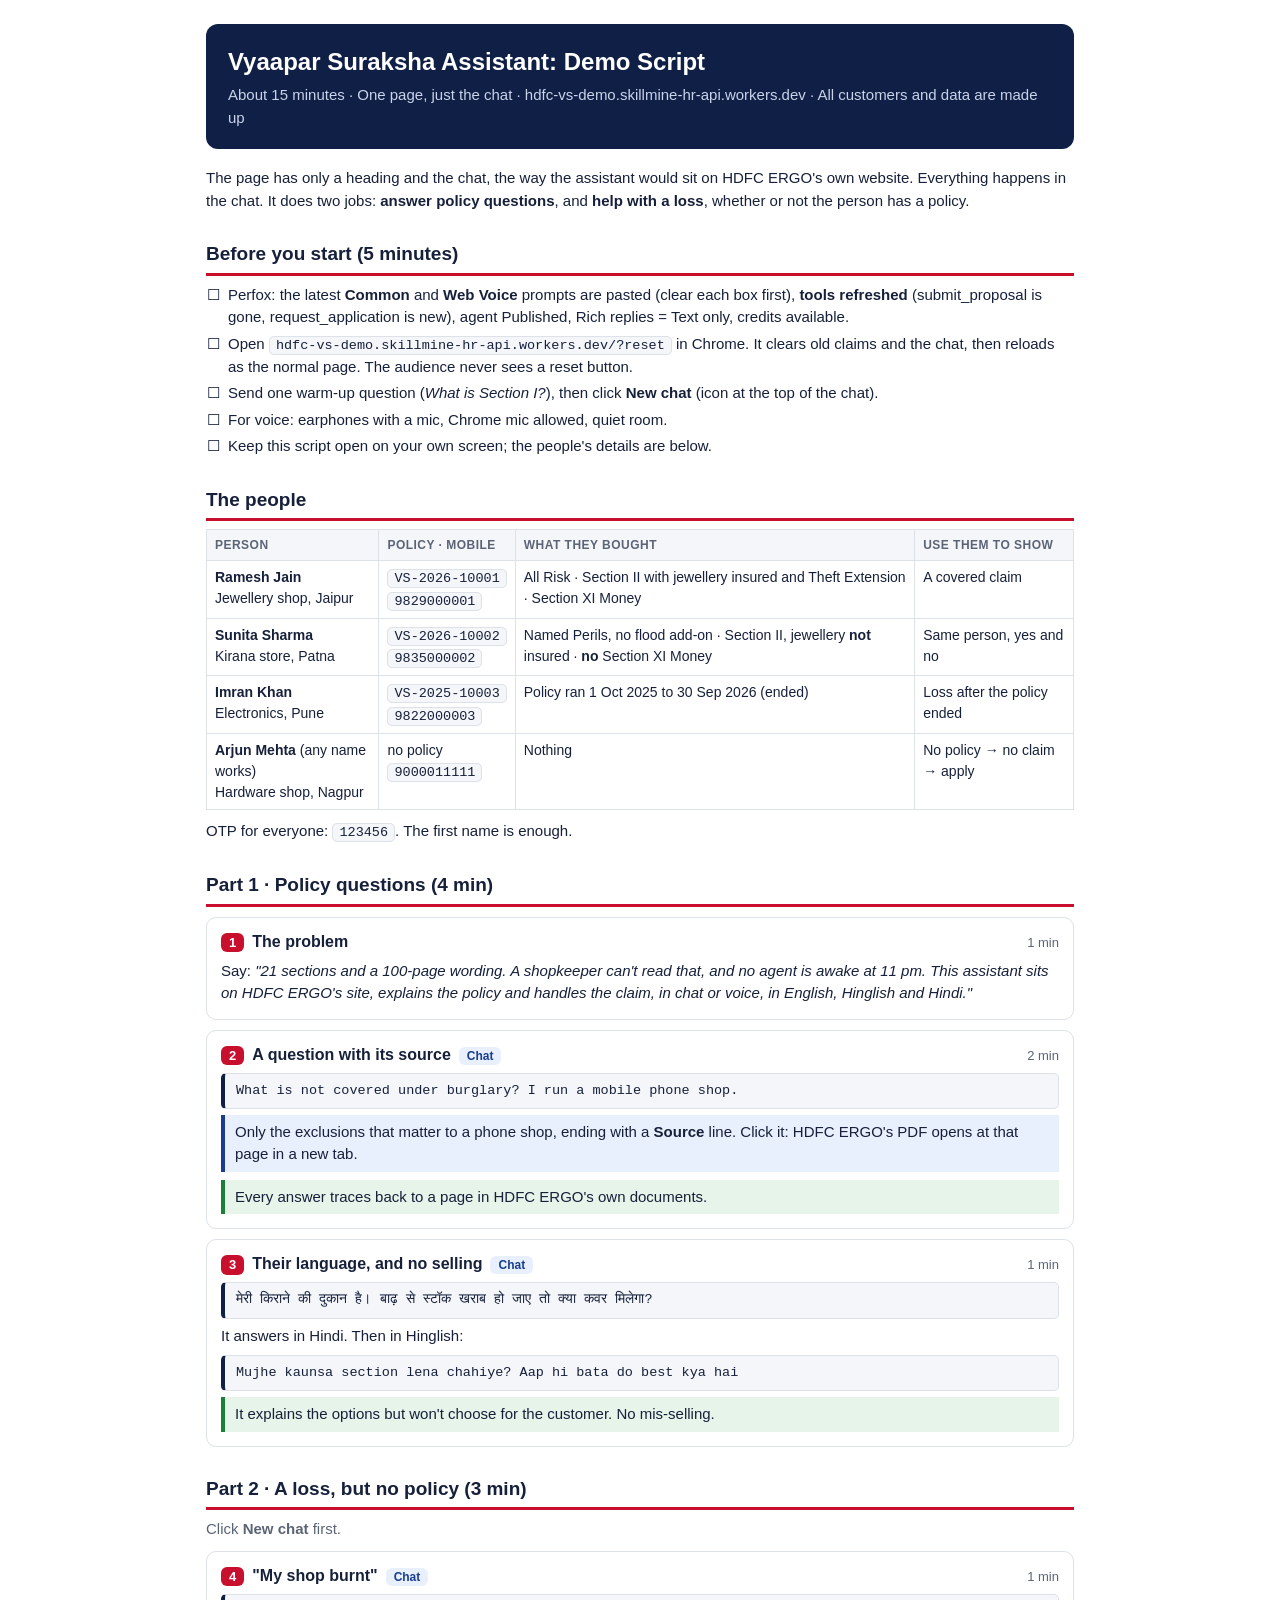
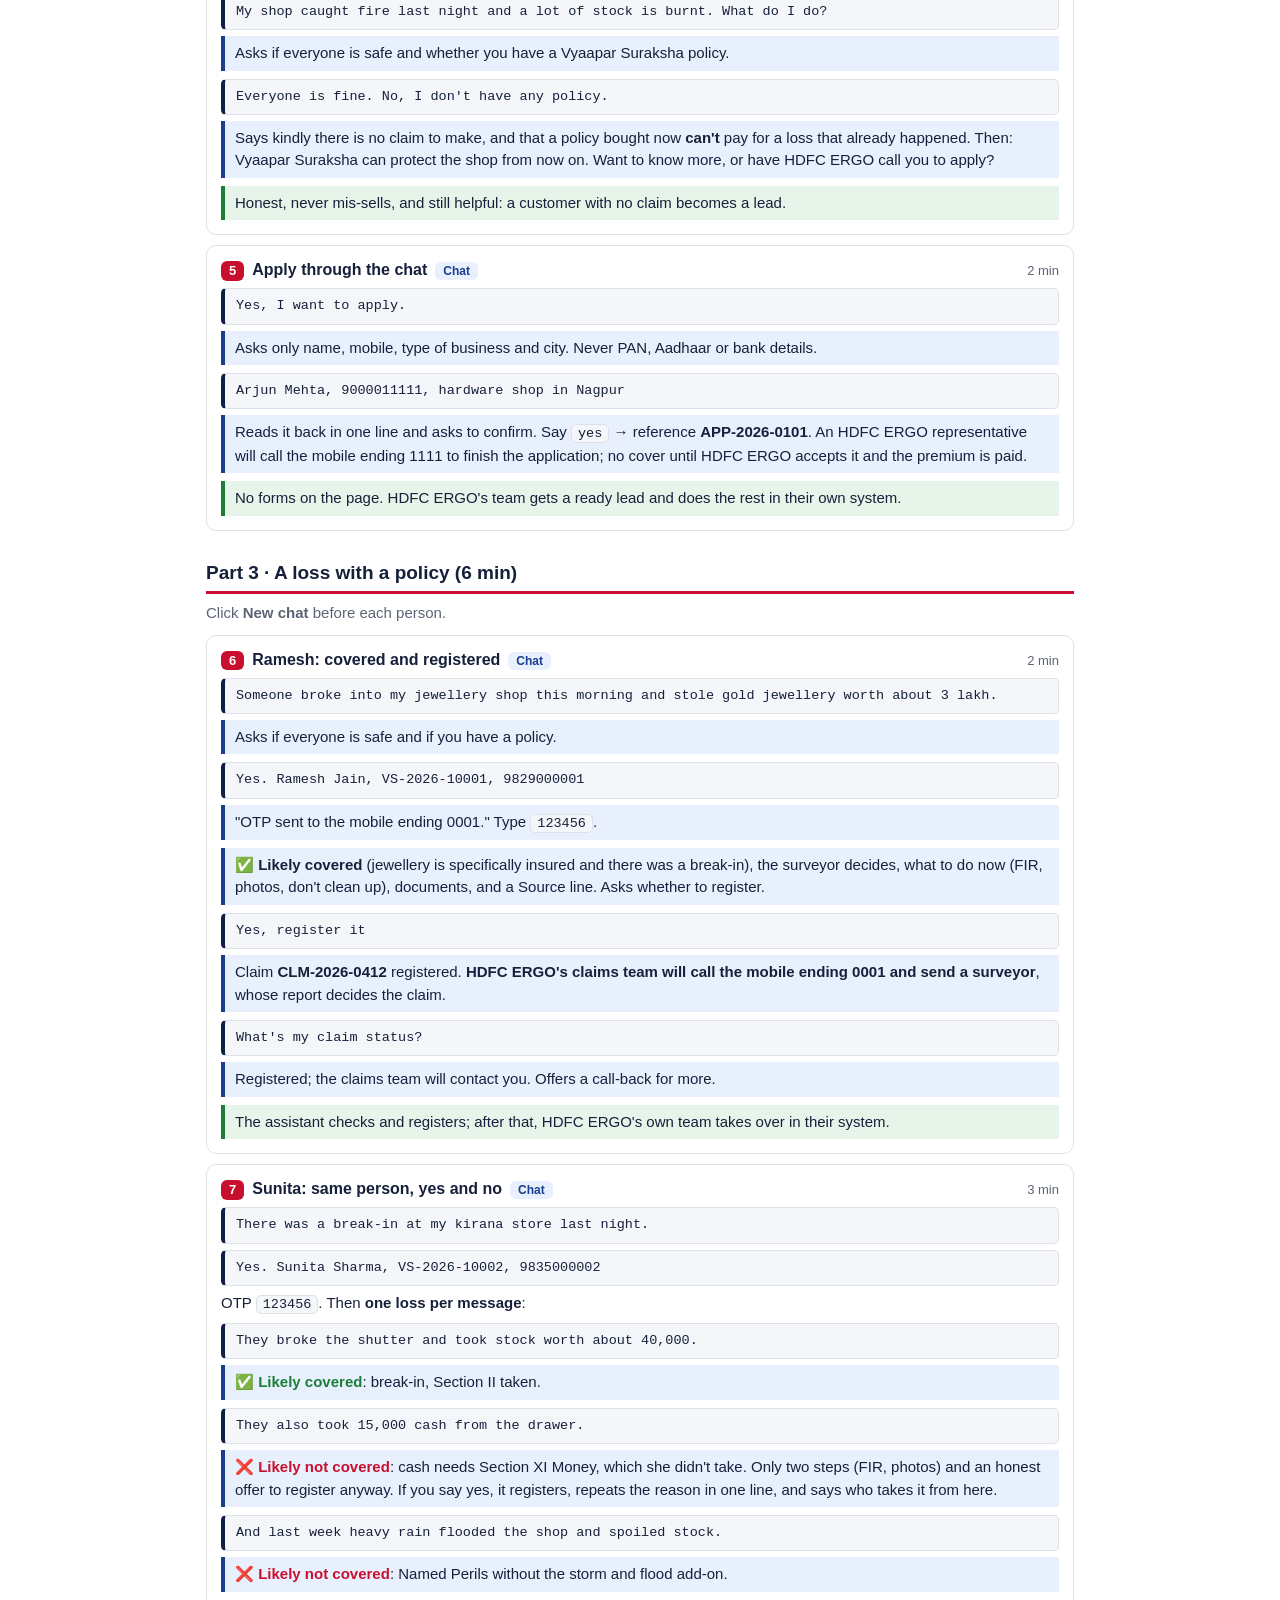
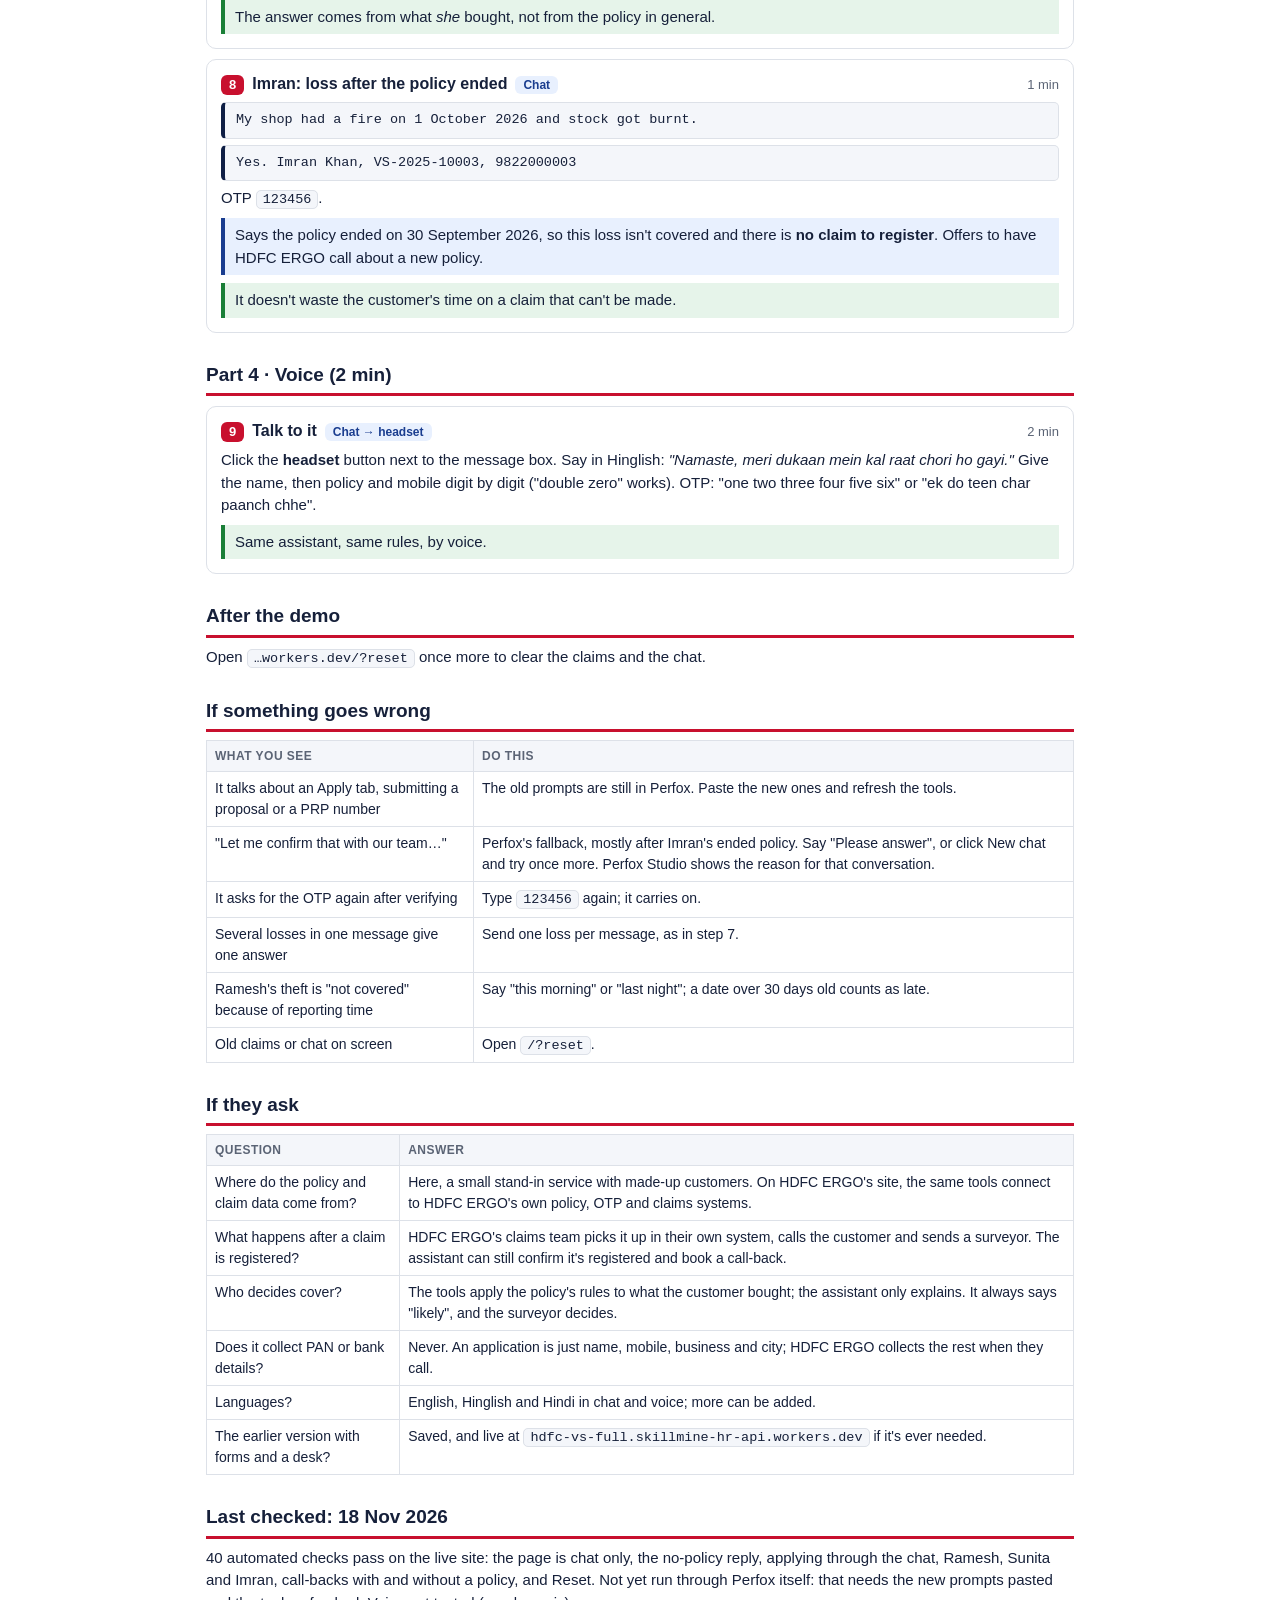
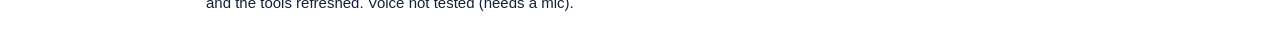
==== commit 75825339: "Chat-only demo: the page is just a heading and the chat; two jobs, policy questions and claims - Pag" ====
--- a/docs/demo-guide.html
+++ b/docs/demo-guide.html
@@ -43,191 +43,147 @@
 
 <header>
   <h1>Vyaapar Suraksha Assistant: Demo Script</h1>
-  <p>About 30 minutes · Site: hdfc-vs-demo.skillmine-hr-api.workers.dev · All customers and data are made up</p>
+  <p>About 15 minutes · One page, just the chat · hdfc-vs-demo.skillmine-hr-api.workers.dev · All customers and data are made up</p>
 </header>
 
-<h2>Before you start (10 minutes)</h2>
+<p>The page has only a heading and the chat, the way the assistant would sit on HDFC ERGO's own website. Everything happens in the chat. It does two jobs: <b>answer policy questions</b>, and <b>help with a loss</b>, whether or not the person has a policy.</p>
+
+<h2>Before you start (5 minutes)</h2>
 <ul class="check">
-  <li>Perfox: the latest <b>Common</b> and <b>Web Voice</b> prompts are pasted (clear each box first), <b>tools refreshed</b>, agent Published, Rich replies = Text only, credits available.</li>
-  <li>Open the site in Chrome at 100% zoom. Click <b>Reset demo</b> (top right). People shows only Ramesh, Sunita, Imran and Priya; the Desk shows 0 claims and 0 proposals.</li>
-  <li>Open a <b>second tab</b> on the same site and click <b>HDFC ERGO Desk</b>. Keep it for the "HDFC ERGO side".</li>
-  <li>Send one warm-up question in the chat (<i>What is Section I?</i>), then click <b>New chat</b> (icon at the top of the chat).</li>
+  <li>Perfox: the latest <b>Common</b> and <b>Web Voice</b> prompts are pasted (clear each box first), <b>tools refreshed</b> (submit_proposal is gone, request_application is new), agent Published, Rich replies = Text only, credits available.</li>
+  <li>Open <code>hdfc-vs-demo.skillmine-hr-api.workers.dev/?reset</code> in Chrome. It clears old claims and the chat, then reloads as the normal page. The audience never sees a reset button.</li>
+  <li>Send one warm-up question (<i>What is Section I?</i>), then click <b>New chat</b> (icon at the top of the chat).</li>
   <li>For voice: earphones with a mic, Chrome mic allowed, quiet room.</li>
+  <li>Keep this script open on your own screen; the people's details are below.</li>
 </ul>
 
 <h2>The people</h2>
 <table>
   <tr><th>Person</th><th>Policy · Mobile</th><th>What they bought</th><th>Use them to show</th></tr>
-  <tr><td><b>Ramesh Jain</b><br>Jewellery shop, Jaipur</td><td><code>VS-2026-10001</code><br><code>9829000001</code></td><td>All Risk · Section II with jewellery insured and Theft Extension · Section XI Money</td><td>Everything covered</td></tr>
+  <tr><td><b>Ramesh Jain</b><br>Jewellery shop, Jaipur</td><td><code>VS-2026-10001</code><br><code>9829000001</code></td><td>All Risk · Section II with jewellery insured and Theft Extension · Section XI Money</td><td>A covered claim</td></tr>
   <tr><td><b>Sunita Sharma</b><br>Kirana store, Patna</td><td><code>VS-2026-10002</code><br><code>9835000002</code></td><td>Named Perils, no flood add-on · Section II, jewellery <b>not</b> insured · <b>no</b> Section XI Money</td><td>Same person, yes and no</td></tr>
   <tr><td><b>Imran Khan</b><br>Electronics, Pune</td><td><code>VS-2025-10003</code><br><code>9822000003</code></td><td>Policy ran 1 Oct 2025 to 30 Sep 2026 (ended)</td><td>Loss after the policy ended</td></tr>
-  <tr><td><b>Kavita Soni</b> (you create her)<br>Jewellery, Indore</td><td>number given on approval<br><code>9000044444</code></td><td>All Risk · Section II with jewellery insured and Theft Extension</td><td>Apply → decline → resubmit → policy → claim</td></tr>
+  <tr><td><b>Arjun Mehta</b> (any name works)<br>Hardware shop, Nagpur</td><td>no policy<br><code>9000011111</code></td><td>Nothing</td><td>No policy → no claim → apply</td></tr>
 </table>
-<p>OTP for everyone: <code>123456</code>. The name is required; the first name is enough. On <b>People</b>, <b>Copy all</b> copies name, policy and mobile, and <b>View filled form</b> shows exactly what they chose.</p>
-<div class="note"><b>PRP-…</b> is a <b>proposal reference</b> (the application). <b>VS-…</b> is a <b>policy number</b>, given only after HDFC ERGO approves the proposal <b>and</b> the premium is received.</div>
+<p>OTP for everyone: <code>123456</code>. The first name is enough.</p>
 
-<h2>Part 1 · It knows the policy (5 min)</h2>
+<h2>Part 1 · Policy questions (4 min)</h2>
 
 <div class="step">
-  <h3><span class="n">1</span> The problem <span class="tab">Home</span> <span class="time">1 min</span></h3>
-  <p>Say: <i>"21 sections and a 100-page wording. A shopkeeper can't read that, and no agent is awake at 11 pm. This assistant explains the policy, helps them apply and handles the claim, in chat or voice, in English, Hinglish and Hindi."</i></p>
+  <h3><span class="n">1</span> The problem <span class="time">1 min</span></h3>
+  <p>Say: <i>"21 sections and a 100-page wording. A shopkeeper can't read that, and no agent is awake at 11 pm. This assistant sits on HDFC ERGO's site, explains the policy and handles the claim, in chat or voice, in English, Hinglish and Hindi."</i></p>
 </div>
 
 <div class="step">
-  <h3><span class="n">2</span> A policy question with its source <span class="tab">Chat → Policy Guide</span> <span class="time">2 min</span></h3>
+  <h3><span class="n">2</span> A question with its source <span class="tab">Chat</span> <span class="time">2 min</span></h3>
   <span class="say">What is not covered under burglary? I run a mobile phone shop.</span>
-  <div class="expect">Answers only the exclusions that matter to a phone shop and ends with a <b>Source</b> line. Click the Source line, or open <b>Policy Guide</b> → Section II → <b>Read in the policy</b>: HDFC ERGO's own PDF opens at that page.</div>
+  <div class="expect">Only the exclusions that matter to a phone shop, ending with a <b>Source</b> line. Click it: HDFC ERGO's PDF opens at that page in a new tab.</div>
   <div class="point">Every answer traces back to a page in HDFC ERGO's own documents.</div>
 </div>
 
 <div class="step">
-  <h3><span class="n">3</span> Their language, and no selling <span class="tab">Chat</span> <span class="time">2 min</span></h3>
+  <h3><span class="n">3</span> Their language, and no selling <span class="tab">Chat</span> <span class="time">1 min</span></h3>
   <span class="say">मेरी किराने की दुकान है। बाढ़ से स्टॉक खराब हो जाए तो क्या कवर मिलेगा?</span>
   <p>It answers in Hindi. Then in Hinglish:</p>
   <span class="say">Mujhe kaunsa section lena chahiye? Aap hi bata do best kya hai</span>
   <div class="point">It explains the options but won't choose for the customer. No mis-selling.</div>
 </div>
 
-<h2>Part 2 · From application to policy, as Kavita (10 min)</h2>
+<h2>Part 2 · A loss, but no policy (3 min)</h2>
+<p class="muted">Click <b>New chat</b> first.</p>
 
 <div class="step">
-  <h3><span class="n">4</span> Privacy first <span class="tab">Chat</span> <span class="time">½ min</span></h3>
-  <span class="say">I want to buy this. Should I send my PAN and Aadhaar here?</span>
-  <div class="expect">It says not to share them here; they go directly to HDFC ERGO with the proposal.</div>
+  <h3><span class="n">4</span> "My shop burnt" <span class="tab">Chat</span> <span class="time">1 min</span></h3>
+  <span class="say">My shop caught fire last night and a lot of stock is burnt. What do I do?</span>
+  <div class="expect">Asks if everyone is safe and whether you have a Vyaapar Suraksha policy.</div>
+  <span class="say">Everyone is fine. No, I don't have any policy.</span>
+  <div class="expect">Says kindly there is no claim to make, and that a policy bought now <b>can't</b> pay for a loss that already happened. Then: Vyaapar Suraksha can protect the shop from now on. Want to know more, or have HDFC ERGO call you to apply?</div>
+  <div class="point">Honest, never mis-sells, and still helpful: a customer with no claim becomes a lead.</div>
 </div>
 
 <div class="step">
-  <h3><span class="n">5</span> Fill and submit the proposal <span class="tab">Apply</span> <span class="time">2 min</span></h3>
-  <ul>
-    <li><b>About you:</b> Kavita Soni · <code>9000044444</code> · any address, PIN, email · Self employed · Industry <b>Jewellery</b> · <b>1 year</b> · start date <b>today</b>.</li>
-    <li><b>Section I:</b> <b>All Risk</b> · Finished stock <code>1000000</code> · Locations <code>1</code>.</li>
-    <li>Tick <b>II Burglary</b>: sum insured <code>2000000</code>, Market value, CCTV Yes, grills Yes, jewellery specifically insured <b>Yes</b> (<code>2000000</code>), tick <b>Theft extension</b>.</li>
-    <li>Tick the declaration → <b>Review my proposal</b>.</li>
-  </ul>
-  <p>Now submit it <b>from the chat</b>:</p>
-  <span class="say">Submit my proposal. Kavita Soni, 9000044444</span>
-  <div class="expect">It reads the proposal back in one line and asks to confirm. Say <i>Yes</i> → it gives a reference like <b>PRP-2026-0101</b>, and the Apply page switches to "Submitted" by itself. (The red <b>Submit to HDFC ERGO</b> button on Apply does the same.)</div>
-  <div class="point">From question to submitted proposal without leaving the chat, and nothing is sent without a clear yes.</div>
+  <h3><span class="n">5</span> Apply through the chat <span class="tab">Chat</span> <span class="time">2 min</span></h3>
+  <span class="say">Yes, I want to apply.</span>
+  <div class="expect">Asks only name, mobile, type of business and city. Never PAN, Aadhaar or bank details.</div>
+  <span class="say">Arjun Mehta, 9000011111, hardware shop in Nagpur</span>
+  <div class="expect">Reads it back in one line and asks to confirm. Say <code>yes</code> → reference <b>APP-2026-0101</b>. An HDFC ERGO representative will call the mobile ending 1111 to finish the application; no cover until HDFC ERGO accepts it and the premium is paid.</div>
+  <div class="point">No forms on the page. HDFC ERGO's team gets a ready lead and does the rest in their own system.</div>
+</div>
+
+<h2>Part 3 · A loss with a policy (6 min)</h2>
+<p class="muted">Click <b>New chat</b> before each person.</p>
+
+<div class="step">
+  <h3><span class="n">6</span> Ramesh: covered and registered <span class="tab">Chat</span> <span class="time">2 min</span></h3>
+  <span class="say">Someone broke into my jewellery shop this morning and stole gold jewellery worth about 3 lakh.</span>
+  <div class="expect">Asks if everyone is safe and if you have a policy.</div>
+  <span class="say">Yes. Ramesh Jain, VS-2026-10001, 9829000001</span>
+  <div class="expect">"OTP sent to the mobile ending 0001." Type <code>123456</code>.</div>
+  <div class="expect">✅ <b>Likely covered</b> (jewellery is specifically insured and there was a break-in), the surveyor decides, what to do now (FIR, photos, don't clean up), documents, and a Source line. Asks whether to register.</div>
+  <span class="say">Yes, register it</span>
+  <div class="expect">Claim <b>CLM-2026-0412</b> registered. <b>HDFC ERGO's claims team will call the mobile ending 0001 and send a surveyor</b>, whose report decides the claim.</div>
+  <span class="say">What's my claim status?</span>
+  <div class="expect">Registered; the claims team will contact you. Offers a call-back for more.</div>
+  <div class="point">The assistant checks and registers; after that, HDFC ERGO's own team takes over in their system.</div>
 </div>
 
 <div class="step">
-  <h3><span class="n">6</span> HDFC ERGO declines it <span class="tab">Desk → Apply</span> <span class="time">1 min</span></h3>
-  <p>On the Desk tab, on Kavita's proposal, click <b>Decline</b>. Go back to <b>Apply</b> (don't reload it): it shows <b>Not accepted</b> and the button now says <b>Edit and resubmit</b>.</p>
+  <h3><span class="n">7</span> Sunita: same person, yes and no <span class="tab">Chat</span> <span class="time">3 min</span></h3>
+  <span class="say">There was a break-in at my kirana store last night.</span>
+  <span class="say">Yes. Sunita Sharma, VS-2026-10002, 9835000002</span>
+  <p>OTP <code>123456</code>. Then <b>one loss per message</b>:</p>
+  <span class="say">They broke the shutter and took stock worth about 40,000.</span>
+  <div class="expect"><span class="yes">✅ Likely covered</span>: break-in, Section II taken.</div>
+  <span class="say">They also took 15,000 cash from the drawer.</span>
+  <div class="expect"><span class="no">❌ Likely not covered</span>: cash needs Section XI Money, which she didn't take. Only two steps (FIR, photos) and an honest offer to register anyway. If you say yes, it registers, repeats the reason in one line, and says who takes it from here.</div>
+  <span class="say">And last week heavy rain flooded the shop and spoiled stock.</span>
+  <div class="expect"><span class="no">❌ Likely not covered</span>: Named Perils without the storm and flood add-on.</div>
+  <div class="point">The answer comes from what <i>she</i> bought, not from the policy in general.</div>
 </div>
 
 <div class="step">
-  <h3><span class="n">7</span> Resubmit, with changes <span class="tab">Chat + Apply</span> <span class="time">2 min</span></h3>
-  <span class="say">Resubmit my application. Kavita Soni, 9000044444</span>
-  <div class="expect">It says HDFC ERGO didn't accept it as it was and asks whether she wants to change anything first.</div>
-  <span class="say">Yes, I want to increase my stock value</span>
-  <div class="expect">The Apply page opens the form by itself with all her old answers: <i>"The assistant opened your proposal for changes."</i></div>
-  <p>Change Finished stock to <code>1500000</code> → <b>Review my proposal</b>. Then in the chat:</p>
-  <span class="say">Submit it now</span>
-  <div class="expect">The read-back names the change (<i>"resubmitting PRP-2026-0101 with changes: Section I value"</i>). Say <i>Yes</i> → new reference <b>PRP-2026-0102</b>. On the Desk it shows <b>Resubmission of PRP-2026-0101 · changed: Section I value</b>.</div>
-  <div class="point">Sending back the same declined proposal is pointless, so it asks for changes first, and HDFC ERGO sees exactly what changed.</div>
+  <h3><span class="n">8</span> Imran: loss after the policy ended <span class="tab">Chat</span> <span class="time">1 min</span></h3>
+  <span class="say">My shop had a fire on 1 October 2026 and stock got burnt.</span>
+  <span class="say">Yes. Imran Khan, VS-2025-10003, 9822000003</span>
+  <p>OTP <code>123456</code>.</p>
+  <div class="expect">Says the policy ended on 30 September 2026, so this loss isn't covered and there is <b>no claim to register</b>. Offers to have HDFC ERGO call about a new policy.</div>
+  <div class="point">It doesn't waste the customer's time on a claim that can't be made.</div>
 </div>
 
+<h2>Part 4 · Voice (2 min)</h2>
 <div class="step">
-  <h3><span class="n">8</span> Approved, but no premium yet <span class="tab">Desk + Chat</span> <span class="time">1½ min</span></h3>
-  <p>On the Desk, on the <b>top</b> card (newest), click <b>Approve proposal</b>: it shows <i>Awaiting premium</i>. In the chat:</p>
-  <span class="say">Is my policy approved? Kavita Soni, 9000044444</span>
-  <div class="expect">Approved, but no policy and <b>no cover until the premium is received</b>.</div>
-</div>
-
-<div class="step">
-  <h3><span class="n">9</span> Premium received: policy issued <span class="tab">Desk → Apply → People</span> <span class="time">1½ min</span></h3>
-  <p>On the Desk: <b>Mark premium received and issue policy</b> → <b>Policy issued · VS-2026-…</b>. Apply ticks through all three steps. On <b>People</b>, Kavita now has a card: click <b>Copy all</b>.</p>
-  <span class="say">Is my policy approved? Kavita Soni, 9000044444</span>
-  <div class="expect">Accepted, premium received, policy issued; the number is in the Apply tab.</div>
-  <div class="point">Like the real process: accepted, premium received, then the policy. No premium, no cover.</div>
-</div>
-
-<h2>Part 3 · The claim (8 min)</h2>
-
-<div class="step">
-  <h3><span class="n">10</span> Likely covered <span class="tab">Chat</span> <span class="time">3 min</span></h3>
-  <p><b>New chat</b>, paste Kavita's Copy all, then:</p>
-  <span class="say">Someone broke the lock of my jewellery shop this morning and took gold ornaments worth about 5 lakh from the display. Everyone is safe. Will my insurance cover this? Kavita Soni, VS-2026-…, 9000044444</span>
-  <p>OTP <code>123456</code>.</p>
-  <div class="expect"><span class="yes">Likely covered</span> (she insured her gold specifically), "HDFC ERGO's surveyor makes the final decision", what to do now and the documents. Say <i>Yes, register it</i> → a reference like <b>CLM-2026-0412</b>.</div>
-  <div class="note">Say <b>"this morning"</b>, not "last night": her policy starts today, so a loss last night is before her cover began.</div>
-</div>
-
-<div class="step">
-  <h3><span class="n">11</span> HDFC ERGO updates it, the customer sees it <span class="tab">Desk + Chat</span> <span class="time">2 min</span></h3>
-  <p>On the Desk, the claim shows with her words and the value. Set status to <b>Surveyor assigned</b>. In the chat:</p>
-  <span class="say">What is the status of my claim?</span>
-  <p>Then set it to <b>Closed – not payable</b> and ask again.</p>
-  <div class="expect">It reports each status and next step. For "Closed – not payable": HDFC ERGO has decided it is not payable and will write with the reason.</div>
-  <div class="point">Customer and HDFC ERGO see the same data, live. The assistant only ever says "likely"; the decision is HDFC ERGO's.</div>
-</div>
-
-<div class="step">
-  <h3><span class="n">12</span> Same person, what she bought and what she didn't <span class="tab">People + Chat</span> <span class="time">3 min</span></h3>
-  <p>On <b>People</b>, open Sunita's <b>View filled form</b>: burglary taken; no Money section; no flood add-on. <b>New chat</b>, send <b>one loss per message</b>:</p>
-  <span class="say">Hi, someone broke into my kirana shop last night. They broke the shutter lock and took rice bags and oil tins from the shelves. Nobody was hurt. Will insurance pay for this? I'm Sunita Sharma, policy VS-2026-10002, mobile 9835000002</span>
-  <p>OTP <code>123456</code> → <span class="yes">likely covered</span> (Section II taken). Then:</p>
-  <span class="say">Oh and they also opened the cash drawer and took around 40 thousand rupees. Is that covered too?</span>
-  <p>→ <span class="no">likely not covered</span>: cash needs Section XI Money, which she didn't take. Then:</p>
-  <span class="say">One more thing, two days ago heavy rain water came inside my shop and spoiled the flour and sugar stock. Can I claim for that?</span>
-  <p>→ <span class="no">likely not covered</span>: Named Perils needs the storm and flood add-on.</p>
-  <div class="expect">For a "likely not covered" it gives only two steps (police FIR, keep photos) and honestly offers to register it for HDFC ERGO to review; the documents list comes only if she says yes.</div>
-  <div class="point">Same shopkeeper, three losses, three honest answers, each from what she actually ticked. (Optional: the same flood or cash message as Ramesh comes back <span class="yes">likely covered</span>.)</div>
-</div>
-
-<div class="step">
-  <h3><span class="n">13</span> A loss after the policy ended <span class="tab">Chat</span> <span class="time">1½ min</span></h3>
-  <p><b>New chat</b>:</p>
-  <span class="say">My shop was robbed on 1 October 2026 and stock was stolen. Imran Khan, VS-2025-10003, 9822000003</span>
-  <p>OTP <code>123456</code>.</p>
-  <div class="expect">Policy ran 1 Oct 2025 to 30 Sep 2026 and has ended, so the loss on 1 October 2026 is <span class="no">not covered</span> and there is <b>nothing to register</b>; he can apply for a new policy in the Apply tab (the Apply button in the top menu glows).</div>
-  <div class="note">Give the date in the first message. If you only report "a robbery", the model sometimes asks extra questions before checking.</div>
-</div>
-
-<h2>Part 4 · Voice and hands-on (5 min)</h2>
-
-<div class="step">
-  <h3><span class="n">14</span> Talk to it <span class="tab">Chat → headset</span> <span class="time">3 min</span></h3>
-  <p>Click the <b>headset</b> button. Say in Hinglish: <i>"Namaste, meri dukaan mein kal raat chori ho gayi."</i> Give the name, then policy and mobile digit by digit ("double zero" works). OTP: "one two three four five six" or "ek do teen char paanch chhe".</p>
-  <div class="note">Speak a beat after it finishes. If it hears nothing, stop the call, check the mic, start again, or switch back to chat.</div>
-</div>
-
-<div class="step">
-  <h3><span class="n">15</span> Let them try (optional) <span class="tab">People</span> <span class="time">2 min</span></h3>
-  <p><b>+ Add a person</b>: someone in the room picks a name, any mobile, the sections and add-ons. They report any loss they like; the answer follows what they ticked.</p>
+  <h3><span class="n">9</span> Talk to it <span class="tab">Chat → headset</span> <span class="time">2 min</span></h3>
+  <p>Click the <b>headset</b> button next to the message box. Say in Hinglish: <i>"Namaste, meri dukaan mein kal raat chori ho gayi."</i> Give the name, then policy and mobile digit by digit ("double zero" works). OTP: "one two three four five six" or "ek do teen char paanch chhe".</p>
+  <div class="point">Same assistant, same rules, by voice.</div>
 </div>
 
 <h2>After the demo</h2>
-<p>Click <b>Reset demo</b>. It clears everything added (claims, proposals, issued policies like Kavita, added people) and leaves Ramesh, Sunita, Imran and Priya.</p>
+<p>Open <code>…workers.dev/?reset</code> once more to clear the claims and the chat.</p>
 
 <h2>If something goes wrong</h2>
 <table>
-  <tr><th>You see</th><th>Do this</th></tr>
-  <tr><td>"Let me confirm that with our team and come straight back to you."</td><td>Perfox's fallback when the model hiccups. Click <b>New chat</b> and send the whole thing in one message.</td></tr>
-  <tr><td>Kavita's theft comes back "not covered"</td><td>You said "last night"; her cover starts today. Say "this morning".</td></tr>
-  <tr><td>Stock and cash together come back "not covered"</td><td>Send them as separate messages; one uncovered item currently marks the whole loss.</td></tr>
-  <tr><td>"No policy matches"</td><td>Use <b>Copy all</b> on the People card and paste it.</td></tr>
-  <tr><td>"The name does not match"</td><td>Give the name on the card. It never reveals the right name, by design.</td></tr>
-  <tr><td>Chat "Resubmit" doesn't open the form</td><td>The Apply page was reloaded. Use <b>Edit and resubmit</b> on Apply instead.</td></tr>
-  <tr><td>Two Kavita cards on the Desk</td><td>Use the top one (newest reference); the old one stays as a record.</td></tr>
-  <tr><td>It asks for the OTP again</td><td>Type <code>123456</code> again.</td></tr>
-  <tr><td>Want a blank Apply form</td><td>Click <b>＋ New application</b> at the top of Apply.</td></tr>
-  <tr><td>Chat doesn't answer</td><td>Reload the page. In Perfox, check the agent is Published and has credits.</td></tr>
+  <tr><th>What you see</th><th>Do this</th></tr>
+  <tr><td>It talks about an Apply tab, submitting a proposal or a PRP number</td><td>The old prompts are still in Perfox. Paste the new ones and refresh the tools.</td></tr>
+  <tr><td>"Let me confirm that with our team…"</td><td>Perfox's fallback, mostly after Imran's ended policy. Say "Please answer", or click New chat and try once more. Perfox Studio shows the reason for that conversation.</td></tr>
+  <tr><td>It asks for the OTP again after verifying</td><td>Type <code>123456</code> again; it carries on.</td></tr>
+  <tr><td>Several losses in one message give one answer</td><td>Send one loss per message, as in step 7.</td></tr>
+  <tr><td>Ramesh's theft is "not covered" because of reporting time</td><td>Say "this morning" or "last night"; a date over 30 days old counts as late.</td></tr>
+  <tr><td>Old claims or chat on screen</td><td>Open <code>/?reset</code>.</td></tr>
 </table>
 
 <h2>If they ask</h2>
 <table>
   <tr><th>Question</th><th>Answer</th></tr>
-  <tr><td>Who decides covered or not?</td><td>Fixed rules from the policy wording, applied to what the customer chose on their form (plan type, sections, add-ons, jewellery, Theft Extension, policy dates). The AI explains the result; it doesn't decide.</td></tr>
-  <tr><td>Can it make things up?</td><td>Policy answers come only from HDFC ERGO's four documents, with page references.</td></tr>
-  <tr><td>Can it approve a claim?</td><td>No. It says "likely covered" or "likely not covered"; HDFC ERGO's surveyor decides.</td></tr>
-  <tr><td>Personal data?</td><td>It never asks for PAN, Aadhaar, KYC or bank details. Policy details are shown only after OTP.</td></tr>
-  <tr><td>How does it connect to our systems?</td><td>Through eight tools (verify, OTP, policy, check claim, register, status, submit proposal, call-back). In production they call HDFC ERGO's policy and claims systems; the assistant stays the same.</td></tr>
-  <tr><td>Languages?</td><td>English, Hinglish and Hindi in chat and voice; more Indian languages can be added.</td></tr>
+  <tr><td>Where do the policy and claim data come from?</td><td>Here, a small stand-in service with made-up customers. On HDFC ERGO's site, the same tools connect to HDFC ERGO's own policy, OTP and claims systems.</td></tr>
+  <tr><td>What happens after a claim is registered?</td><td>HDFC ERGO's claims team picks it up in their own system, calls the customer and sends a surveyor. The assistant can still confirm it's registered and book a call-back.</td></tr>
+  <tr><td>Who decides cover?</td><td>The tools apply the policy's rules to what the customer bought; the assistant only explains. It always says "likely", and the surveyor decides.</td></tr>
+  <tr><td>Does it collect PAN or bank details?</td><td>Never. An application is just name, mobile, business and city; HDFC ERGO collects the rest when they call.</td></tr>
+  <tr><td>Languages?</td><td>English, Hinglish and Hindi in chat and voice; more can be added.</td></tr>
+  <tr><td>The earlier version with forms and a desk?</td><td>Saved, and live at <code>hdfc-vs-full.skillmine-hr-api.workers.dev</code> if it's ever needed.</td></tr>
 </table>
 
-<h2>Last checked: 16 Nov 2026</h2>
-<p>120 automated checks pass on the live site. Tested live: Kavita's apply → decline → resubmit with changes → approve → premium → policy → covered claim → Closed – not payable; Sunita's covered and not-covered losses; Imran's ended policy; chat submission and status by name and mobile. Not tested by me: voice (needs a mic). The chat model (Gemini Flash-Lite) is sometimes inconsistent; a stronger model in Perfox would make it steadier.</p>
+<h2>Last checked: 18 Nov 2026</h2>
+<p>40 automated checks pass on the live site: the page is chat only, the no-policy reply, applying through the chat, Ramesh, Sunita and Imran, call-backs with and without a policy, and Reset. Not yet run through Perfox itself: that needs the new prompts pasted and the tools refreshed. Voice not tested (needs a mic).</p>
 
 </div>
 </body>
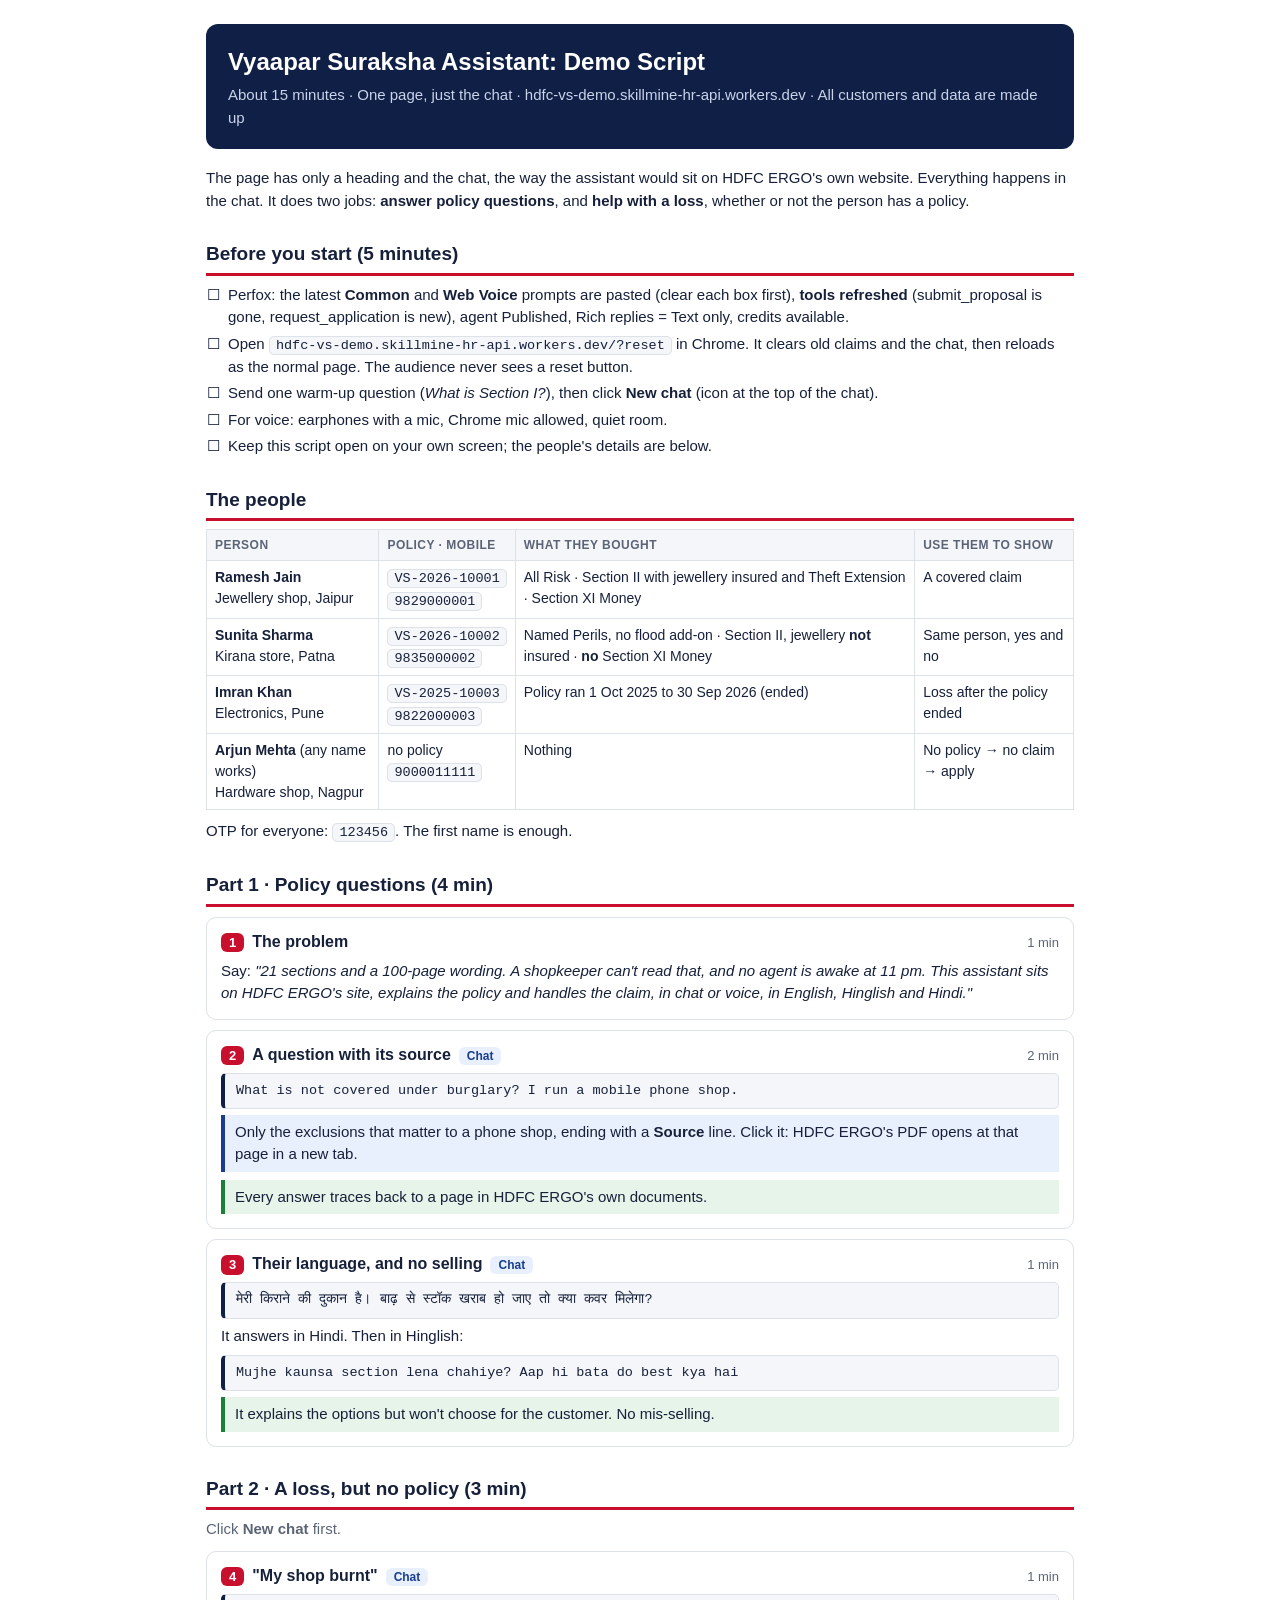
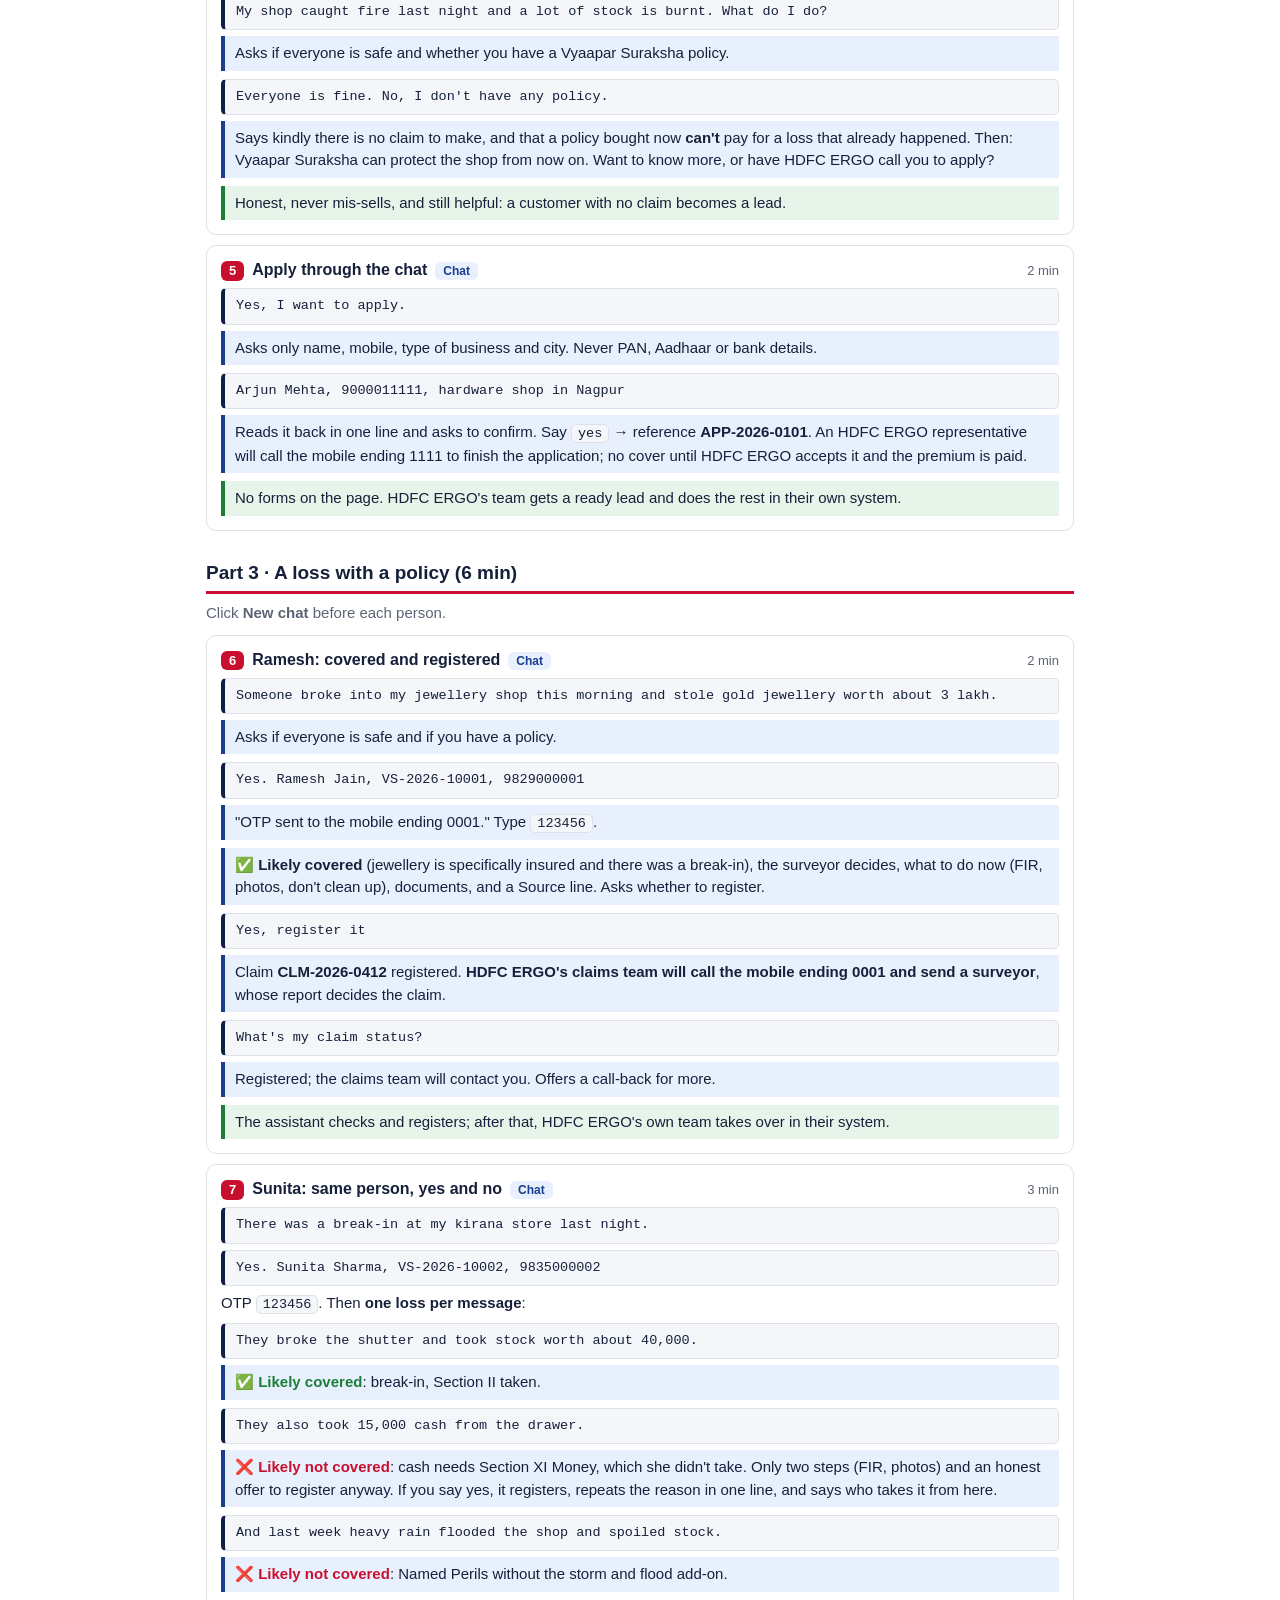
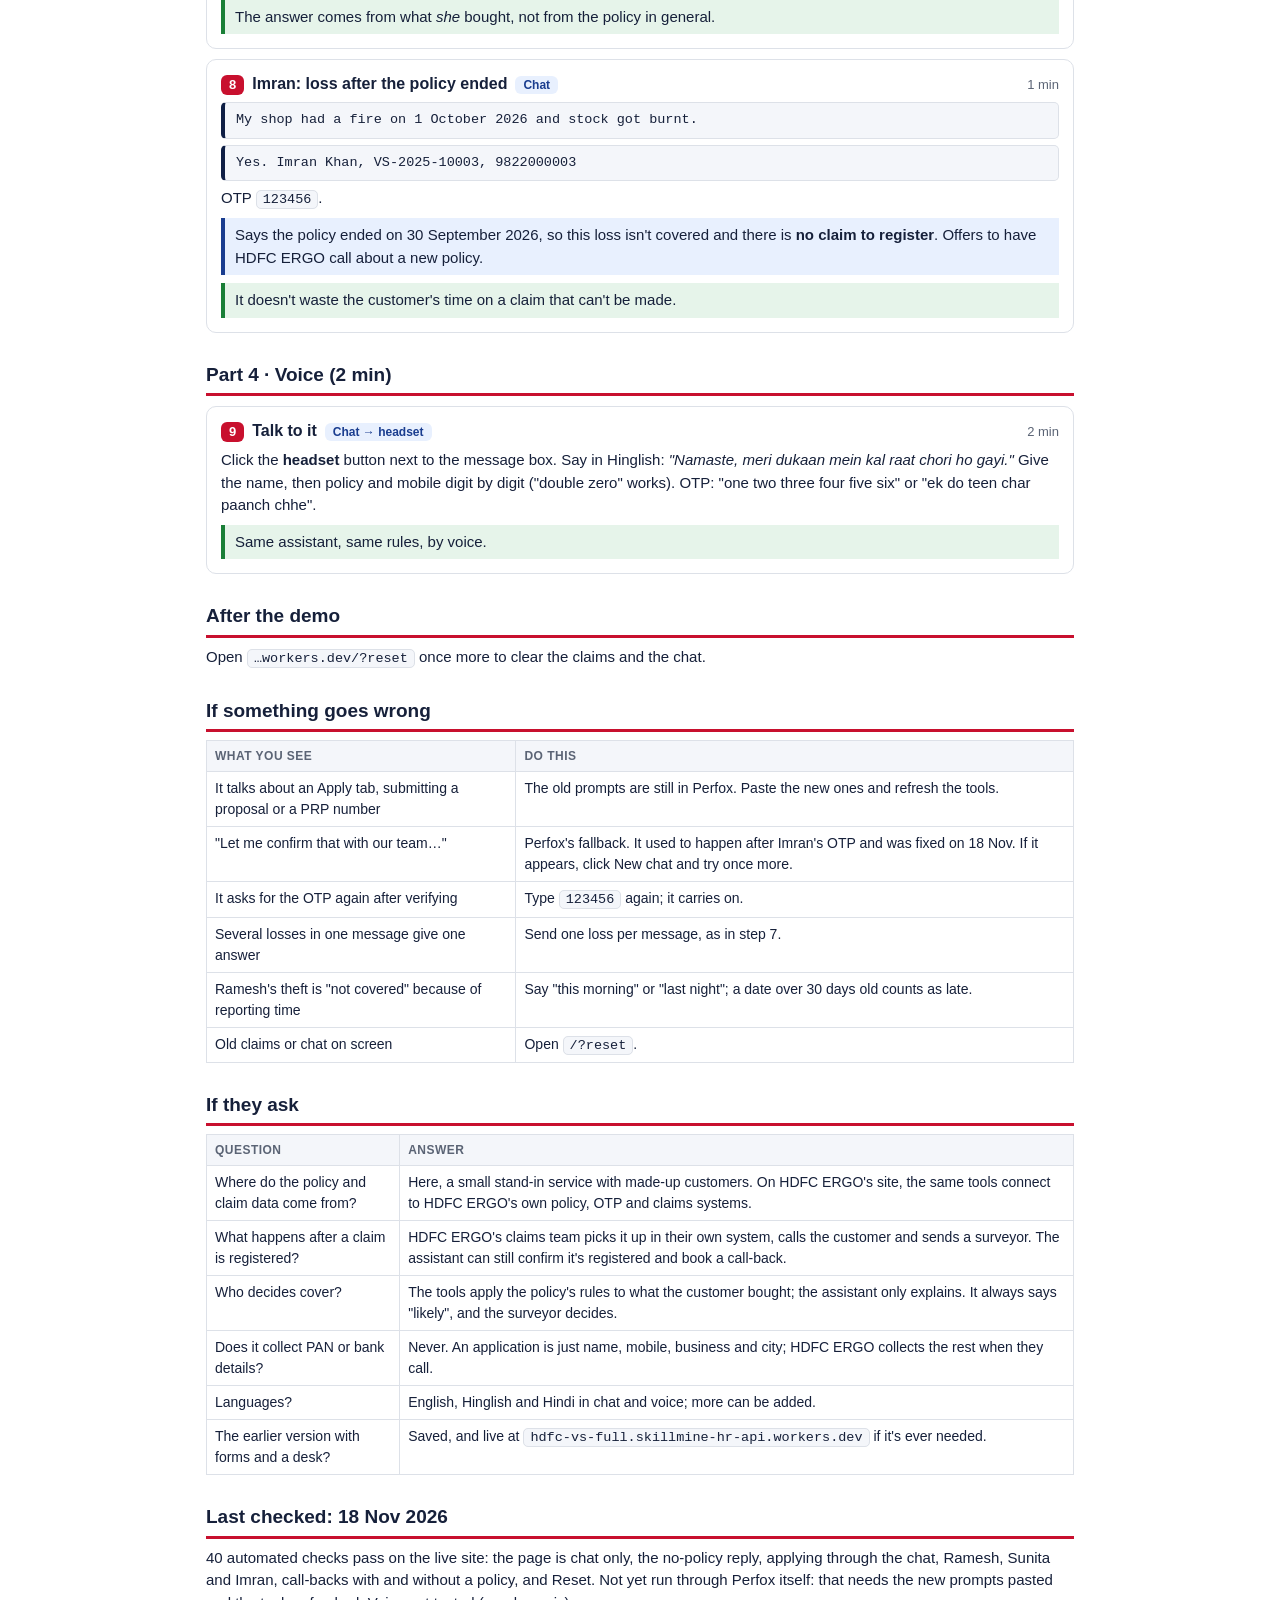
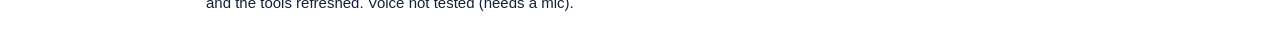
==== commit 88890496: "Ended policy: plain OTP reply so Perfox no longer falls back for Imran; check_claim reads dates in w" ====
--- a/docs/demo-guide.html
+++ b/docs/demo-guide.html
@@ -164,7 +164,7 @@
 <table>
   <tr><th>What you see</th><th>Do this</th></tr>
   <tr><td>It talks about an Apply tab, submitting a proposal or a PRP number</td><td>The old prompts are still in Perfox. Paste the new ones and refresh the tools.</td></tr>
-  <tr><td>"Let me confirm that with our team…"</td><td>Perfox's fallback, mostly after Imran's ended policy. Say "Please answer", or click New chat and try once more. Perfox Studio shows the reason for that conversation.</td></tr>
+  <tr><td>"Let me confirm that with our team…"</td><td>Perfox's fallback. It used to happen after Imran's OTP and was fixed on 18 Nov. If it appears, click New chat and try once more.</td></tr>
   <tr><td>It asks for the OTP again after verifying</td><td>Type <code>123456</code> again; it carries on.</td></tr>
   <tr><td>Several losses in one message give one answer</td><td>Send one loss per message, as in step 7.</td></tr>
   <tr><td>Ramesh's theft is "not covered" because of reporting time</td><td>Say "this morning" or "last night"; a date over 30 days old counts as late.</td></tr>
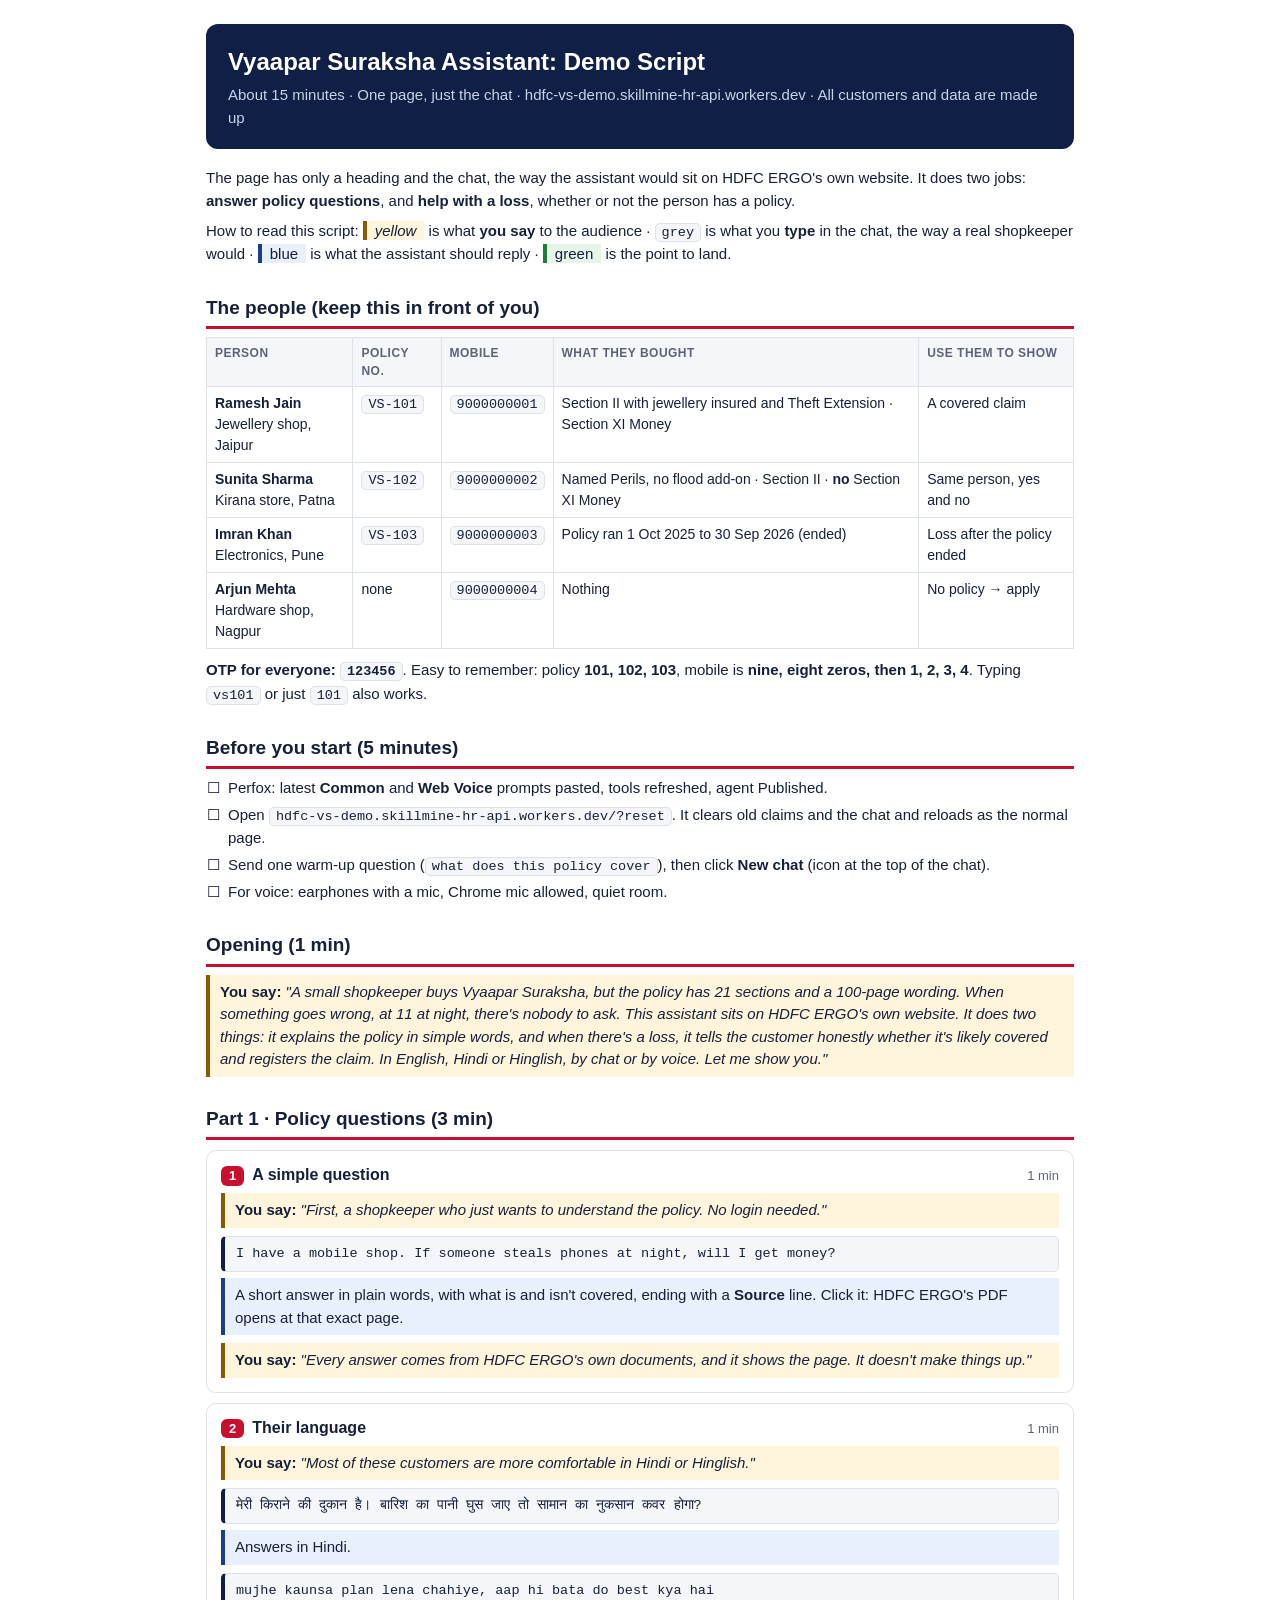
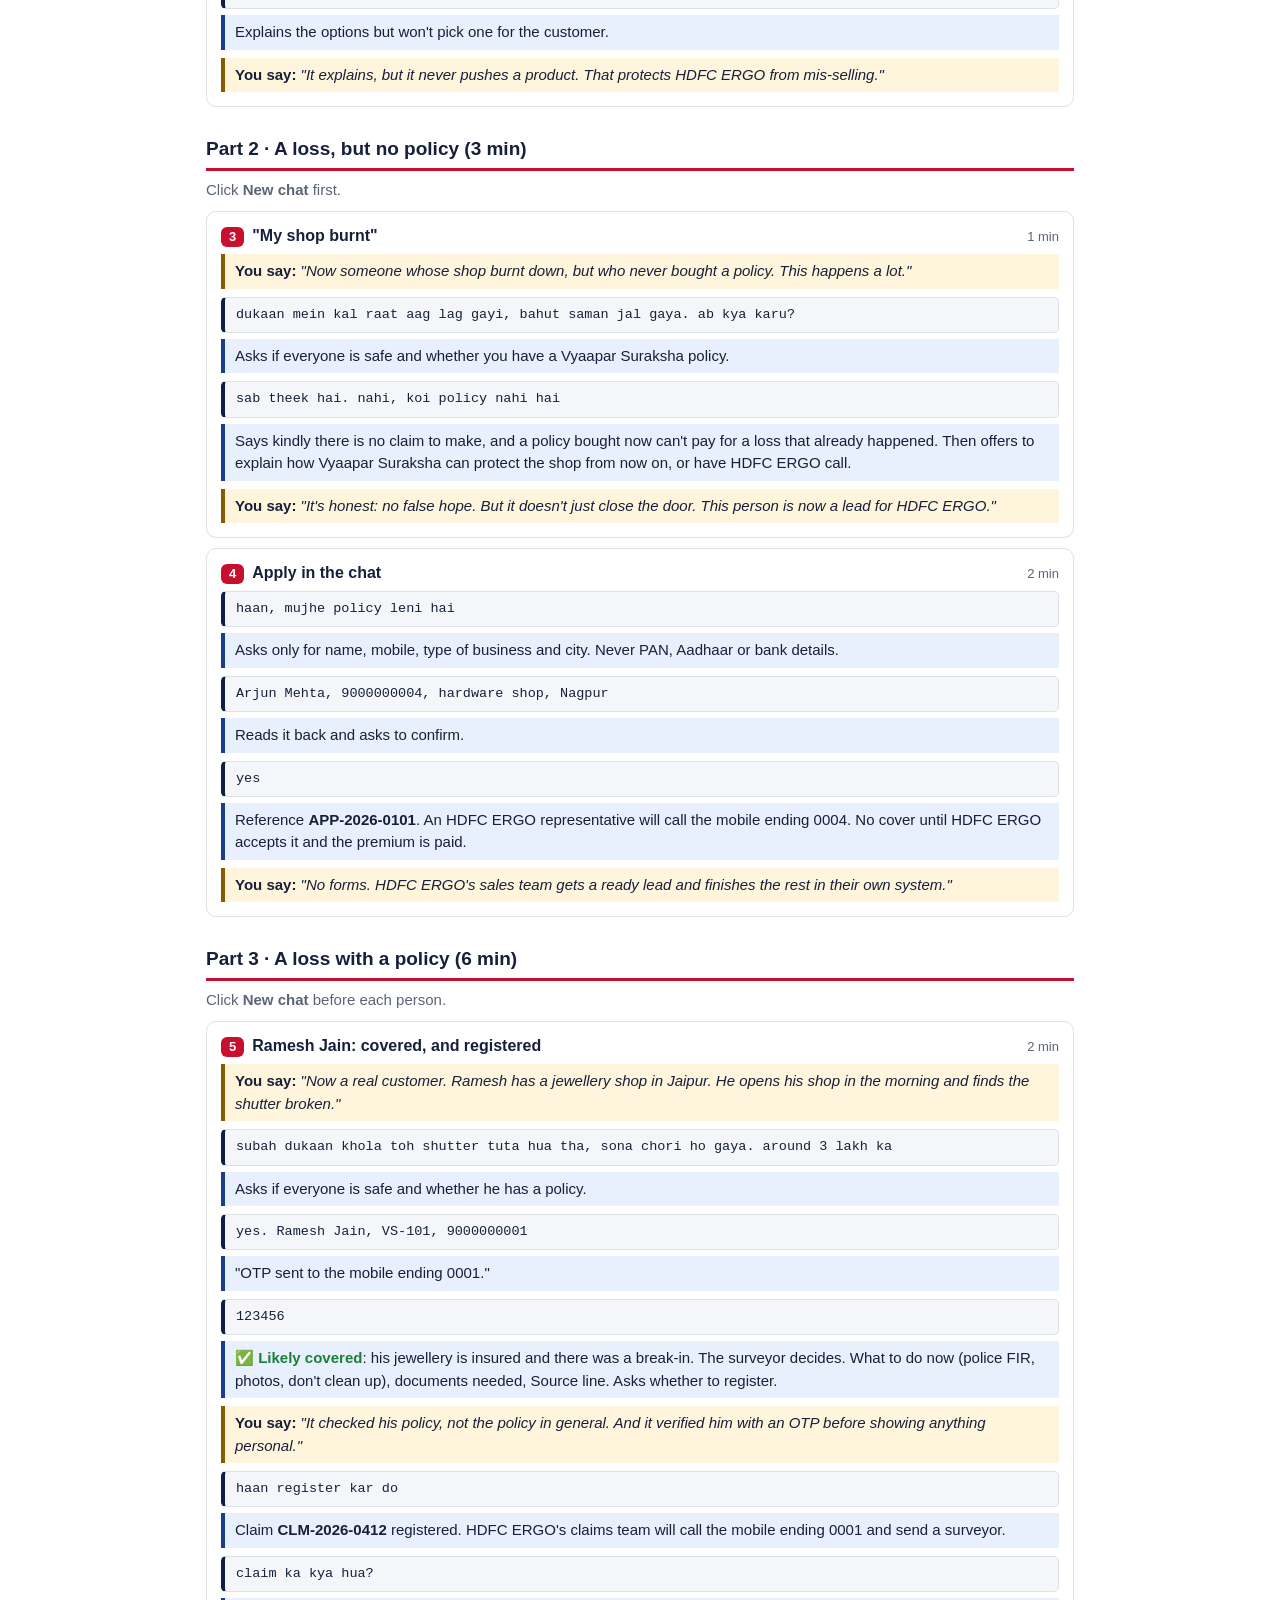
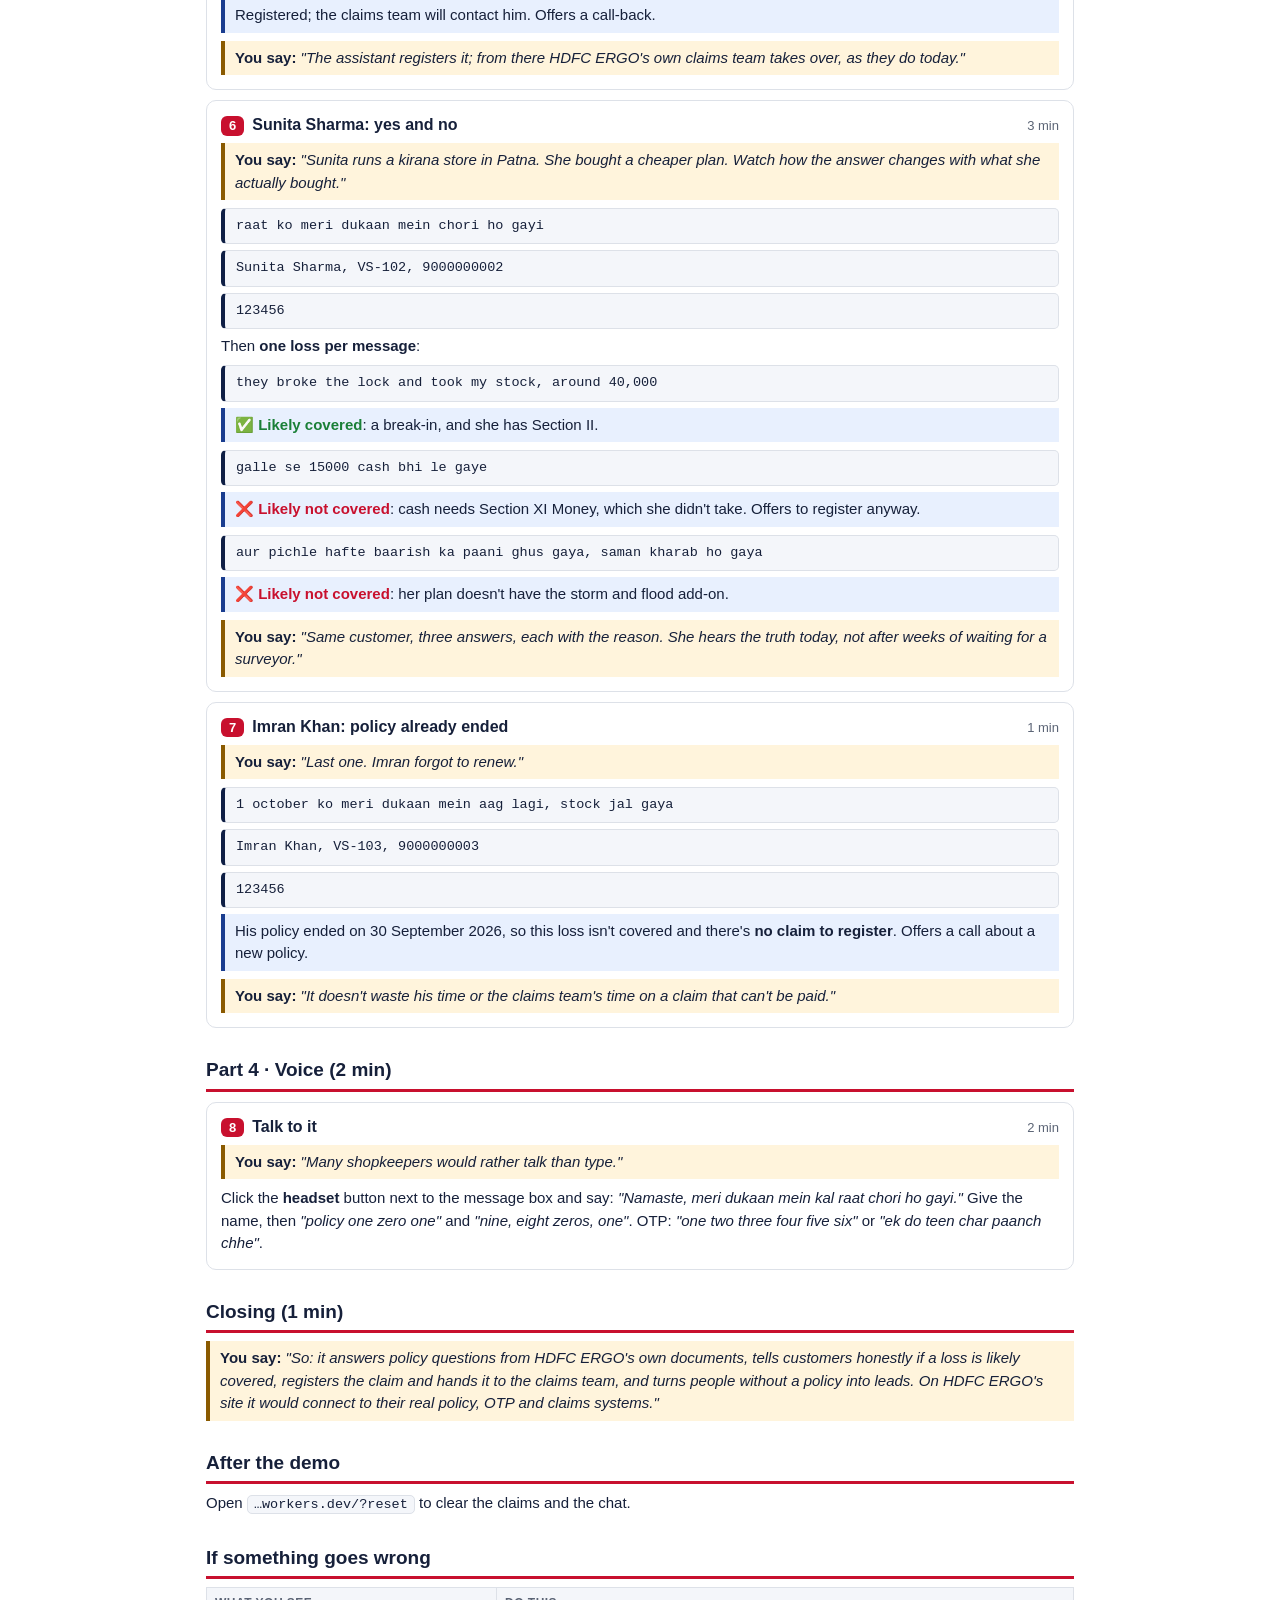
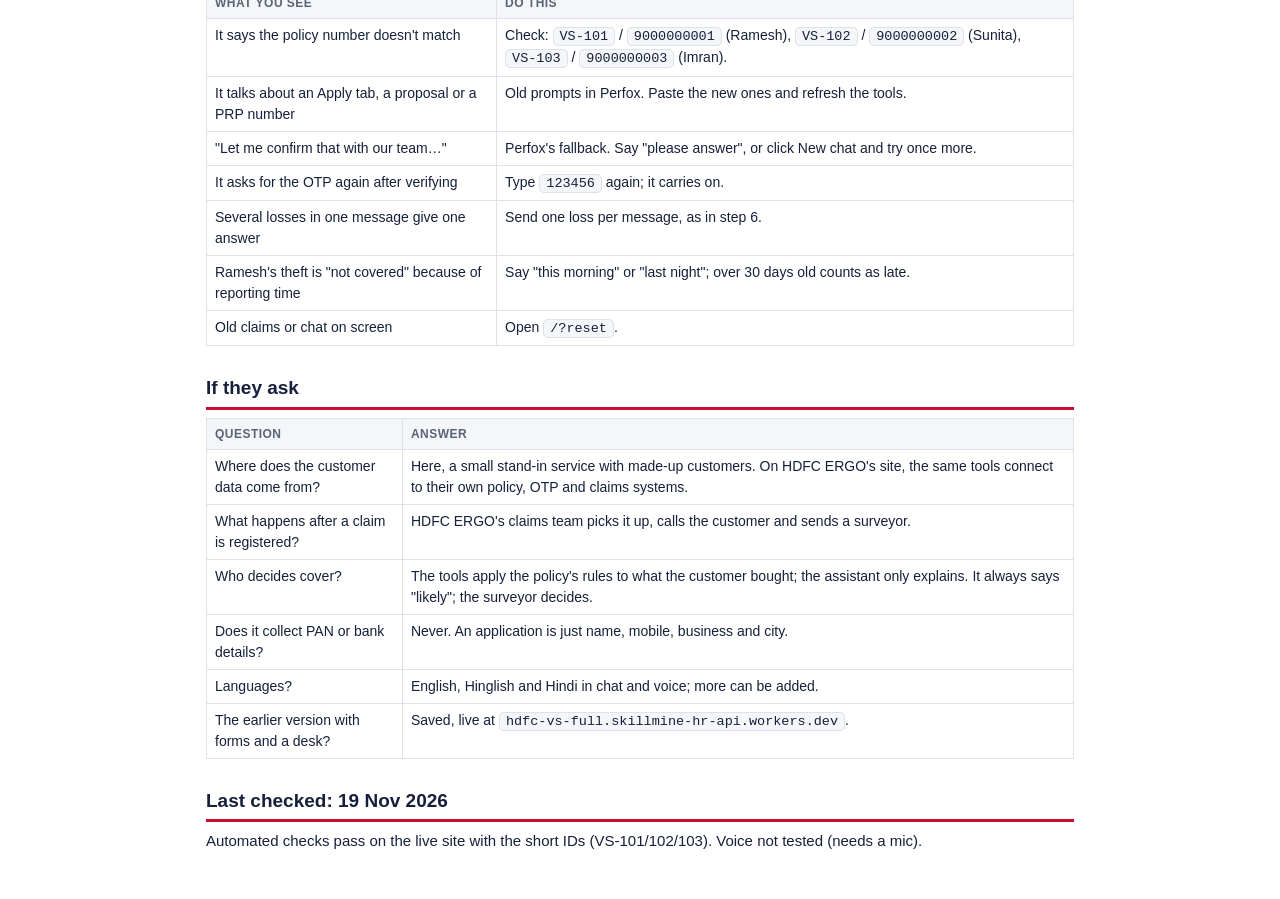
==== commit 60148d16: "Short demo IDs (VS-101/102/103, mobiles 9000000001-4) that are easy to type; demo script now has wha" ====
--- a/docs/demo-guide.html
+++ b/docs/demo-guide.html
@@ -34,6 +34,8 @@
   .note { border-left: 4px solid var(--amber); background: var(--abg); padding: 6px 10px; margin: 6px 0 8px; }
   .yes { color: var(--green); font-weight: 600; }
   .no { color: var(--red); font-weight: 600; }
+  .tell { border-left: 4px solid var(--amber); background: var(--abg); padding: 6px 10px; margin: 6px 0 8px; font-style: italic; }
+  .tell b.who { font-style: normal; }
   .check li { list-style: "☐  "; }
   @media print { .wrap { padding: 0; } header { -webkit-print-color-adjust: exact; print-color-adjust: exact; } body { font-size: 13px; } }
 </style>
@@ -46,144 +48,158 @@
   <p>About 15 minutes · One page, just the chat · hdfc-vs-demo.skillmine-hr-api.workers.dev · All customers and data are made up</p>
 </header>
 
-<p>The page has only a heading and the chat, the way the assistant would sit on HDFC ERGO's own website. Everything happens in the chat. It does two jobs: <b>answer policy questions</b>, and <b>help with a loss</b>, whether or not the person has a policy.</p>
+<p>The page has only a heading and the chat, the way the assistant would sit on HDFC ERGO's own website. It does two jobs: <b>answer policy questions</b>, and <b>help with a loss</b>, whether or not the person has a policy.</p>
+<p>How to read this script: <span class="tell" style="display:inline;padding:1px 8px">yellow</span> is what <b>you say</b> to the audience · <code>grey</code> is what you <b>type</b> in the chat, the way a real shopkeeper would · <span class="expect" style="display:inline;padding:1px 8px">blue</span> is what the assistant should reply · <span class="point" style="display:inline;padding:1px 8px">green</span> is the point to land.</p>
+
+<h2>The people (keep this in front of you)</h2>
+<table>
+  <tr><th>Person</th><th>Policy no.</th><th>Mobile</th><th>What they bought</th><th>Use them to show</th></tr>
+  <tr><td><b>Ramesh Jain</b><br>Jewellery shop, Jaipur</td><td><code>VS-101</code></td><td><code>9000000001</code></td><td>Section II with jewellery insured and Theft Extension · Section XI Money</td><td>A covered claim</td></tr>
+  <tr><td><b>Sunita Sharma</b><br>Kirana store, Patna</td><td><code>VS-102</code></td><td><code>9000000002</code></td><td>Named Perils, no flood add-on · Section II · <b>no</b> Section XI Money</td><td>Same person, yes and no</td></tr>
+  <tr><td><b>Imran Khan</b><br>Electronics, Pune</td><td><code>VS-103</code></td><td><code>9000000003</code></td><td>Policy ran 1 Oct 2025 to 30 Sep 2026 (ended)</td><td>Loss after the policy ended</td></tr>
+  <tr><td><b>Arjun Mehta</b><br>Hardware shop, Nagpur</td><td>none</td><td><code>9000000004</code></td><td>Nothing</td><td>No policy → apply</td></tr>
+</table>
+<p><b>OTP for everyone: <code>123456</code></b>. Easy to remember: policy <b>101, 102, 103</b>, mobile is <b>nine, eight zeros, then 1, 2, 3, 4</b>. Typing <code>vs101</code> or just <code>101</code> also works.</p>
 
 <h2>Before you start (5 minutes)</h2>
 <ul class="check">
-  <li>Perfox: the latest <b>Common</b> and <b>Web Voice</b> prompts are pasted (clear each box first), <b>tools refreshed</b> (submit_proposal is gone, request_application is new), agent Published, Rich replies = Text only, credits available.</li>
-  <li>Open <code>hdfc-vs-demo.skillmine-hr-api.workers.dev/?reset</code> in Chrome. It clears old claims and the chat, then reloads as the normal page. The audience never sees a reset button.</li>
-  <li>Send one warm-up question (<i>What is Section I?</i>), then click <b>New chat</b> (icon at the top of the chat).</li>
+  <li>Perfox: latest <b>Common</b> and <b>Web Voice</b> prompts pasted, tools refreshed, agent Published.</li>
+  <li>Open <code>hdfc-vs-demo.skillmine-hr-api.workers.dev/?reset</code>. It clears old claims and the chat and reloads as the normal page.</li>
+  <li>Send one warm-up question (<code>what does this policy cover</code>), then click <b>New chat</b> (icon at the top of the chat).</li>
   <li>For voice: earphones with a mic, Chrome mic allowed, quiet room.</li>
-  <li>Keep this script open on your own screen; the people's details are below.</li>
 </ul>
 
-<h2>The people</h2>
-<table>
-  <tr><th>Person</th><th>Policy · Mobile</th><th>What they bought</th><th>Use them to show</th></tr>
-  <tr><td><b>Ramesh Jain</b><br>Jewellery shop, Jaipur</td><td><code>VS-2026-10001</code><br><code>9829000001</code></td><td>All Risk · Section II with jewellery insured and Theft Extension · Section XI Money</td><td>A covered claim</td></tr>
-  <tr><td><b>Sunita Sharma</b><br>Kirana store, Patna</td><td><code>VS-2026-10002</code><br><code>9835000002</code></td><td>Named Perils, no flood add-on · Section II, jewellery <b>not</b> insured · <b>no</b> Section XI Money</td><td>Same person, yes and no</td></tr>
-  <tr><td><b>Imran Khan</b><br>Electronics, Pune</td><td><code>VS-2025-10003</code><br><code>9822000003</code></td><td>Policy ran 1 Oct 2025 to 30 Sep 2026 (ended)</td><td>Loss after the policy ended</td></tr>
-  <tr><td><b>Arjun Mehta</b> (any name works)<br>Hardware shop, Nagpur</td><td>no policy<br><code>9000011111</code></td><td>Nothing</td><td>No policy → no claim → apply</td></tr>
-</table>
-<p>OTP for everyone: <code>123456</code>. The first name is enough.</p>
-
-<h2>Part 1 · Policy questions (4 min)</h2>
-
-<div class="step">
-  <h3><span class="n">1</span> The problem <span class="time">1 min</span></h3>
-  <p>Say: <i>"21 sections and a 100-page wording. A shopkeeper can't read that, and no agent is awake at 11 pm. This assistant sits on HDFC ERGO's site, explains the policy and handles the claim, in chat or voice, in English, Hinglish and Hindi."</i></p>
-</div>
-
-<div class="step">
-  <h3><span class="n">2</span> A question with its source <span class="tab">Chat</span> <span class="time">2 min</span></h3>
-  <span class="say">What is not covered under burglary? I run a mobile phone shop.</span>
-  <div class="expect">Only the exclusions that matter to a phone shop, ending with a <b>Source</b> line. Click it: HDFC ERGO's PDF opens at that page in a new tab.</div>
-  <div class="point">Every answer traces back to a page in HDFC ERGO's own documents.</div>
-</div>
-
-<div class="step">
-  <h3><span class="n">3</span> Their language, and no selling <span class="tab">Chat</span> <span class="time">1 min</span></h3>
-  <span class="say">मेरी किराने की दुकान है। बाढ़ से स्टॉक खराब हो जाए तो क्या कवर मिलेगा?</span>
-  <p>It answers in Hindi. Then in Hinglish:</p>
-  <span class="say">Mujhe kaunsa section lena chahiye? Aap hi bata do best kya hai</span>
-  <div class="point">It explains the options but won't choose for the customer. No mis-selling.</div>
+<h2>Opening (1 min)</h2>
+<p class="tell"><b class="who">You say:</b> "A small shopkeeper buys Vyaapar Suraksha, but the policy has 21 sections and a 100-page wording. When something goes wrong, at 11 at night, there's nobody to ask. This assistant sits on HDFC ERGO's own website. It does two things: it explains the policy in simple words, and when there's a loss, it tells the customer honestly whether it's likely covered and registers the claim. In English, Hindi or Hinglish, by chat or by voice. Let me show you."</p>
+
+<h2>Part 1 · Policy questions (3 min)</h2>
+
+<div class="step">
+  <h3><span class="n">1</span> A simple question <span class="time">1 min</span></h3>
+  <p class="tell"><b class="who">You say:</b> "First, a shopkeeper who just wants to understand the policy. No login needed."</p>
+  <span class="say">I have a mobile shop. If someone steals phones at night, will I get money?</span>
+  <div class="expect">A short answer in plain words, with what is and isn't covered, ending with a <b>Source</b> line. Click it: HDFC ERGO's PDF opens at that exact page.</div>
+  <p class="tell"><b class="who">You say:</b> "Every answer comes from HDFC ERGO's own documents, and it shows the page. It doesn't make things up."</p>
+</div>
+
+<div class="step">
+  <h3><span class="n">2</span> Their language <span class="time">1 min</span></h3>
+  <p class="tell"><b class="who">You say:</b> "Most of these customers are more comfortable in Hindi or Hinglish."</p>
+  <span class="say">मेरी किराने की दुकान है। बारिश का पानी घुस जाए तो सामान का नुकसान कवर होगा?</span>
+  <div class="expect">Answers in Hindi.</div>
+  <span class="say">mujhe kaunsa plan lena chahiye, aap hi bata do best kya hai</span>
+  <div class="expect">Explains the options but won't pick one for the customer.</div>
+  <p class="tell"><b class="who">You say:</b> "It explains, but it never pushes a product. That protects HDFC ERGO from mis-selling."</p>
 </div>
 
 <h2>Part 2 · A loss, but no policy (3 min)</h2>
 <p class="muted">Click <b>New chat</b> first.</p>
 
 <div class="step">
-  <h3><span class="n">4</span> "My shop burnt" <span class="tab">Chat</span> <span class="time">1 min</span></h3>
-  <span class="say">My shop caught fire last night and a lot of stock is burnt. What do I do?</span>
+  <h3><span class="n">3</span> "My shop burnt" <span class="time">1 min</span></h3>
+  <p class="tell"><b class="who">You say:</b> "Now someone whose shop burnt down, but who never bought a policy. This happens a lot."</p>
+  <span class="say">dukaan mein kal raat aag lag gayi, bahut saman jal gaya. ab kya karu?</span>
   <div class="expect">Asks if everyone is safe and whether you have a Vyaapar Suraksha policy.</div>
-  <span class="say">Everyone is fine. No, I don't have any policy.</span>
-  <div class="expect">Says kindly there is no claim to make, and that a policy bought now <b>can't</b> pay for a loss that already happened. Then: Vyaapar Suraksha can protect the shop from now on. Want to know more, or have HDFC ERGO call you to apply?</div>
-  <div class="point">Honest, never mis-sells, and still helpful: a customer with no claim becomes a lead.</div>
-</div>
-
-<div class="step">
-  <h3><span class="n">5</span> Apply through the chat <span class="tab">Chat</span> <span class="time">2 min</span></h3>
-  <span class="say">Yes, I want to apply.</span>
-  <div class="expect">Asks only name, mobile, type of business and city. Never PAN, Aadhaar or bank details.</div>
-  <span class="say">Arjun Mehta, 9000011111, hardware shop in Nagpur</span>
-  <div class="expect">Reads it back in one line and asks to confirm. Say <code>yes</code> → reference <b>APP-2026-0101</b>. An HDFC ERGO representative will call the mobile ending 1111 to finish the application; no cover until HDFC ERGO accepts it and the premium is paid.</div>
-  <div class="point">No forms on the page. HDFC ERGO's team gets a ready lead and does the rest in their own system.</div>
+  <span class="say">sab theek hai. nahi, koi policy nahi hai</span>
+  <div class="expect">Says kindly there is no claim to make, and a policy bought now can't pay for a loss that already happened. Then offers to explain how Vyaapar Suraksha can protect the shop from now on, or have HDFC ERGO call.</div>
+  <p class="tell"><b class="who">You say:</b> "It's honest: no false hope. But it doesn't just close the door. This person is now a lead for HDFC ERGO."</p>
+</div>
+
+<div class="step">
+  <h3><span class="n">4</span> Apply in the chat <span class="time">2 min</span></h3>
+  <span class="say">haan, mujhe policy leni hai</span>
+  <div class="expect">Asks only for name, mobile, type of business and city. Never PAN, Aadhaar or bank details.</div>
+  <span class="say">Arjun Mehta, 9000000004, hardware shop, Nagpur</span>
+  <div class="expect">Reads it back and asks to confirm.</div>
+  <span class="say">yes</span>
+  <div class="expect">Reference <b>APP-2026-0101</b>. An HDFC ERGO representative will call the mobile ending 0004. No cover until HDFC ERGO accepts it and the premium is paid.</div>
+  <p class="tell"><b class="who">You say:</b> "No forms. HDFC ERGO's sales team gets a ready lead and finishes the rest in their own system."</p>
 </div>
 
 <h2>Part 3 · A loss with a policy (6 min)</h2>
 <p class="muted">Click <b>New chat</b> before each person.</p>
 
 <div class="step">
-  <h3><span class="n">6</span> Ramesh: covered and registered <span class="tab">Chat</span> <span class="time">2 min</span></h3>
-  <span class="say">Someone broke into my jewellery shop this morning and stole gold jewellery worth about 3 lakh.</span>
-  <div class="expect">Asks if everyone is safe and if you have a policy.</div>
-  <span class="say">Yes. Ramesh Jain, VS-2026-10001, 9829000001</span>
-  <div class="expect">"OTP sent to the mobile ending 0001." Type <code>123456</code>.</div>
-  <div class="expect">✅ <b>Likely covered</b> (jewellery is specifically insured and there was a break-in), the surveyor decides, what to do now (FIR, photos, don't clean up), documents, and a Source line. Asks whether to register.</div>
-  <span class="say">Yes, register it</span>
-  <div class="expect">Claim <b>CLM-2026-0412</b> registered. <b>HDFC ERGO's claims team will call the mobile ending 0001 and send a surveyor</b>, whose report decides the claim.</div>
-  <span class="say">What's my claim status?</span>
-  <div class="expect">Registered; the claims team will contact you. Offers a call-back for more.</div>
-  <div class="point">The assistant checks and registers; after that, HDFC ERGO's own team takes over in their system.</div>
-</div>
-
-<div class="step">
-  <h3><span class="n">7</span> Sunita: same person, yes and no <span class="tab">Chat</span> <span class="time">3 min</span></h3>
-  <span class="say">There was a break-in at my kirana store last night.</span>
-  <span class="say">Yes. Sunita Sharma, VS-2026-10002, 9835000002</span>
-  <p>OTP <code>123456</code>. Then <b>one loss per message</b>:</p>
-  <span class="say">They broke the shutter and took stock worth about 40,000.</span>
-  <div class="expect"><span class="yes">✅ Likely covered</span>: break-in, Section II taken.</div>
-  <span class="say">They also took 15,000 cash from the drawer.</span>
-  <div class="expect"><span class="no">❌ Likely not covered</span>: cash needs Section XI Money, which she didn't take. Only two steps (FIR, photos) and an honest offer to register anyway. If you say yes, it registers, repeats the reason in one line, and says who takes it from here.</div>
-  <span class="say">And last week heavy rain flooded the shop and spoiled stock.</span>
-  <div class="expect"><span class="no">❌ Likely not covered</span>: Named Perils without the storm and flood add-on.</div>
-  <div class="point">The answer comes from what <i>she</i> bought, not from the policy in general.</div>
-</div>
-
-<div class="step">
-  <h3><span class="n">8</span> Imran: loss after the policy ended <span class="tab">Chat</span> <span class="time">1 min</span></h3>
-  <span class="say">My shop had a fire on 1 October 2026 and stock got burnt.</span>
-  <span class="say">Yes. Imran Khan, VS-2025-10003, 9822000003</span>
-  <p>OTP <code>123456</code>.</p>
-  <div class="expect">Says the policy ended on 30 September 2026, so this loss isn't covered and there is <b>no claim to register</b>. Offers to have HDFC ERGO call about a new policy.</div>
-  <div class="point">It doesn't waste the customer's time on a claim that can't be made.</div>
+  <h3><span class="n">5</span> Ramesh Jain: covered, and registered <span class="time">2 min</span></h3>
+  <p class="tell"><b class="who">You say:</b> "Now a real customer. Ramesh has a jewellery shop in Jaipur. He opens his shop in the morning and finds the shutter broken."</p>
+  <span class="say">subah dukaan khola toh shutter tuta hua tha, sona chori ho gaya. around 3 lakh ka</span>
+  <div class="expect">Asks if everyone is safe and whether he has a policy.</div>
+  <span class="say">yes. Ramesh Jain, VS-101, 9000000001</span>
+  <div class="expect">"OTP sent to the mobile ending 0001."</div>
+  <span class="say">123456</span>
+  <div class="expect"><span class="yes">✅ Likely covered</span>: his jewellery is insured and there was a break-in. The surveyor decides. What to do now (police FIR, photos, don't clean up), documents needed, Source line. Asks whether to register.</div>
+  <p class="tell"><b class="who">You say:</b> "It checked <i>his</i> policy, not the policy in general. And it verified him with an OTP before showing anything personal."</p>
+  <span class="say">haan register kar do</span>
+  <div class="expect">Claim <b>CLM-2026-0412</b> registered. HDFC ERGO's claims team will call the mobile ending 0001 and send a surveyor.</div>
+  <span class="say">claim ka kya hua?</span>
+  <div class="expect">Registered; the claims team will contact him. Offers a call-back.</div>
+  <p class="tell"><b class="who">You say:</b> "The assistant registers it; from there HDFC ERGO's own claims team takes over, as they do today."</p>
+</div>
+
+<div class="step">
+  <h3><span class="n">6</span> Sunita Sharma: yes and no <span class="time">3 min</span></h3>
+  <p class="tell"><b class="who">You say:</b> "Sunita runs a kirana store in Patna. She bought a cheaper plan. Watch how the answer changes with what she actually bought."</p>
+  <span class="say">raat ko meri dukaan mein chori ho gayi</span>
+  <span class="say">Sunita Sharma, VS-102, 9000000002</span>
+  <span class="say">123456</span>
+  <p>Then <b>one loss per message</b>:</p>
+  <span class="say">they broke the lock and took my stock, around 40,000</span>
+  <div class="expect"><span class="yes">✅ Likely covered</span>: a break-in, and she has Section II.</div>
+  <span class="say">galle se 15000 cash bhi le gaye</span>
+  <div class="expect"><span class="no">❌ Likely not covered</span>: cash needs Section XI Money, which she didn't take. Offers to register anyway.</div>
+  <span class="say">aur pichle hafte baarish ka paani ghus gaya, saman kharab ho gaya</span>
+  <div class="expect"><span class="no">❌ Likely not covered</span>: her plan doesn't have the storm and flood add-on.</div>
+  <p class="tell"><b class="who">You say:</b> "Same customer, three answers, each with the reason. She hears the truth today, not after weeks of waiting for a surveyor."</p>
+</div>
+
+<div class="step">
+  <h3><span class="n">7</span> Imran Khan: policy already ended <span class="time">1 min</span></h3>
+  <p class="tell"><b class="who">You say:</b> "Last one. Imran forgot to renew."</p>
+  <span class="say">1 october ko meri dukaan mein aag lagi, stock jal gaya</span>
+  <span class="say">Imran Khan, VS-103, 9000000003</span>
+  <span class="say">123456</span>
+  <div class="expect">His policy ended on 30 September 2026, so this loss isn't covered and there's <b>no claim to register</b>. Offers a call about a new policy.</div>
+  <p class="tell"><b class="who">You say:</b> "It doesn't waste his time or the claims team's time on a claim that can't be paid."</p>
 </div>
 
 <h2>Part 4 · Voice (2 min)</h2>
 <div class="step">
-  <h3><span class="n">9</span> Talk to it <span class="tab">Chat → headset</span> <span class="time">2 min</span></h3>
-  <p>Click the <b>headset</b> button next to the message box. Say in Hinglish: <i>"Namaste, meri dukaan mein kal raat chori ho gayi."</i> Give the name, then policy and mobile digit by digit ("double zero" works). OTP: "one two three four five six" or "ek do teen char paanch chhe".</p>
-  <div class="point">Same assistant, same rules, by voice.</div>
-</div>
+  <h3><span class="n">8</span> Talk to it <span class="time">2 min</span></h3>
+  <p class="tell"><b class="who">You say:</b> "Many shopkeepers would rather talk than type."</p>
+  <p>Click the <b>headset</b> button next to the message box and say: <i>"Namaste, meri dukaan mein kal raat chori ho gayi."</i> Give the name, then <i>"policy one zero one"</i> and <i>"nine, eight zeros, one"</i>. OTP: <i>"one two three four five six"</i> or <i>"ek do teen char paanch chhe"</i>.</p>
+</div>
+
+<h2>Closing (1 min)</h2>
+<p class="tell"><b class="who">You say:</b> "So: it answers policy questions from HDFC ERGO's own documents, tells customers honestly if a loss is likely covered, registers the claim and hands it to the claims team, and turns people without a policy into leads. On HDFC ERGO's site it would connect to their real policy, OTP and claims systems."</p>
 
 <h2>After the demo</h2>
-<p>Open <code>…workers.dev/?reset</code> once more to clear the claims and the chat.</p>
+<p>Open <code>…workers.dev/?reset</code> to clear the claims and the chat.</p>
 
 <h2>If something goes wrong</h2>
 <table>
   <tr><th>What you see</th><th>Do this</th></tr>
-  <tr><td>It talks about an Apply tab, submitting a proposal or a PRP number</td><td>The old prompts are still in Perfox. Paste the new ones and refresh the tools.</td></tr>
-  <tr><td>"Let me confirm that with our team…"</td><td>Perfox's fallback. It used to happen after Imran's OTP and was fixed on 18 Nov. If it appears, click New chat and try once more.</td></tr>
+  <tr><td>It says the policy number doesn't match</td><td>Check: <code>VS-101</code> / <code>9000000001</code> (Ramesh), <code>VS-102</code> / <code>9000000002</code> (Sunita), <code>VS-103</code> / <code>9000000003</code> (Imran).</td></tr>
+  <tr><td>It talks about an Apply tab, a proposal or a PRP number</td><td>Old prompts in Perfox. Paste the new ones and refresh the tools.</td></tr>
+  <tr><td>"Let me confirm that with our team…"</td><td>Perfox's fallback. Say "please answer", or click New chat and try once more.</td></tr>
   <tr><td>It asks for the OTP again after verifying</td><td>Type <code>123456</code> again; it carries on.</td></tr>
-  <tr><td>Several losses in one message give one answer</td><td>Send one loss per message, as in step 7.</td></tr>
-  <tr><td>Ramesh's theft is "not covered" because of reporting time</td><td>Say "this morning" or "last night"; a date over 30 days old counts as late.</td></tr>
+  <tr><td>Several losses in one message give one answer</td><td>Send one loss per message, as in step 6.</td></tr>
+  <tr><td>Ramesh's theft is "not covered" because of reporting time</td><td>Say "this morning" or "last night"; over 30 days old counts as late.</td></tr>
   <tr><td>Old claims or chat on screen</td><td>Open <code>/?reset</code>.</td></tr>
 </table>
 
 <h2>If they ask</h2>
 <table>
   <tr><th>Question</th><th>Answer</th></tr>
-  <tr><td>Where do the policy and claim data come from?</td><td>Here, a small stand-in service with made-up customers. On HDFC ERGO's site, the same tools connect to HDFC ERGO's own policy, OTP and claims systems.</td></tr>
-  <tr><td>What happens after a claim is registered?</td><td>HDFC ERGO's claims team picks it up in their own system, calls the customer and sends a surveyor. The assistant can still confirm it's registered and book a call-back.</td></tr>
-  <tr><td>Who decides cover?</td><td>The tools apply the policy's rules to what the customer bought; the assistant only explains. It always says "likely", and the surveyor decides.</td></tr>
-  <tr><td>Does it collect PAN or bank details?</td><td>Never. An application is just name, mobile, business and city; HDFC ERGO collects the rest when they call.</td></tr>
+  <tr><td>Where does the customer data come from?</td><td>Here, a small stand-in service with made-up customers. On HDFC ERGO's site, the same tools connect to their own policy, OTP and claims systems.</td></tr>
+  <tr><td>What happens after a claim is registered?</td><td>HDFC ERGO's claims team picks it up, calls the customer and sends a surveyor.</td></tr>
+  <tr><td>Who decides cover?</td><td>The tools apply the policy's rules to what the customer bought; the assistant only explains. It always says "likely"; the surveyor decides.</td></tr>
+  <tr><td>Does it collect PAN or bank details?</td><td>Never. An application is just name, mobile, business and city.</td></tr>
   <tr><td>Languages?</td><td>English, Hinglish and Hindi in chat and voice; more can be added.</td></tr>
-  <tr><td>The earlier version with forms and a desk?</td><td>Saved, and live at <code>hdfc-vs-full.skillmine-hr-api.workers.dev</code> if it's ever needed.</td></tr>
+  <tr><td>The earlier version with forms and a desk?</td><td>Saved, live at <code>hdfc-vs-full.skillmine-hr-api.workers.dev</code>.</td></tr>
 </table>
 
-<h2>Last checked: 18 Nov 2026</h2>
-<p>40 automated checks pass on the live site: the page is chat only, the no-policy reply, applying through the chat, Ramesh, Sunita and Imran, call-backs with and without a policy, and Reset. Not yet run through Perfox itself: that needs the new prompts pasted and the tools refreshed. Voice not tested (needs a mic).</p>
+<h2>Last checked: 19 Nov 2026</h2>
+<p>Automated checks pass on the live site with the short IDs (VS-101/102/103). Voice not tested (needs a mic).</p>
 
 </div>
 </body>
